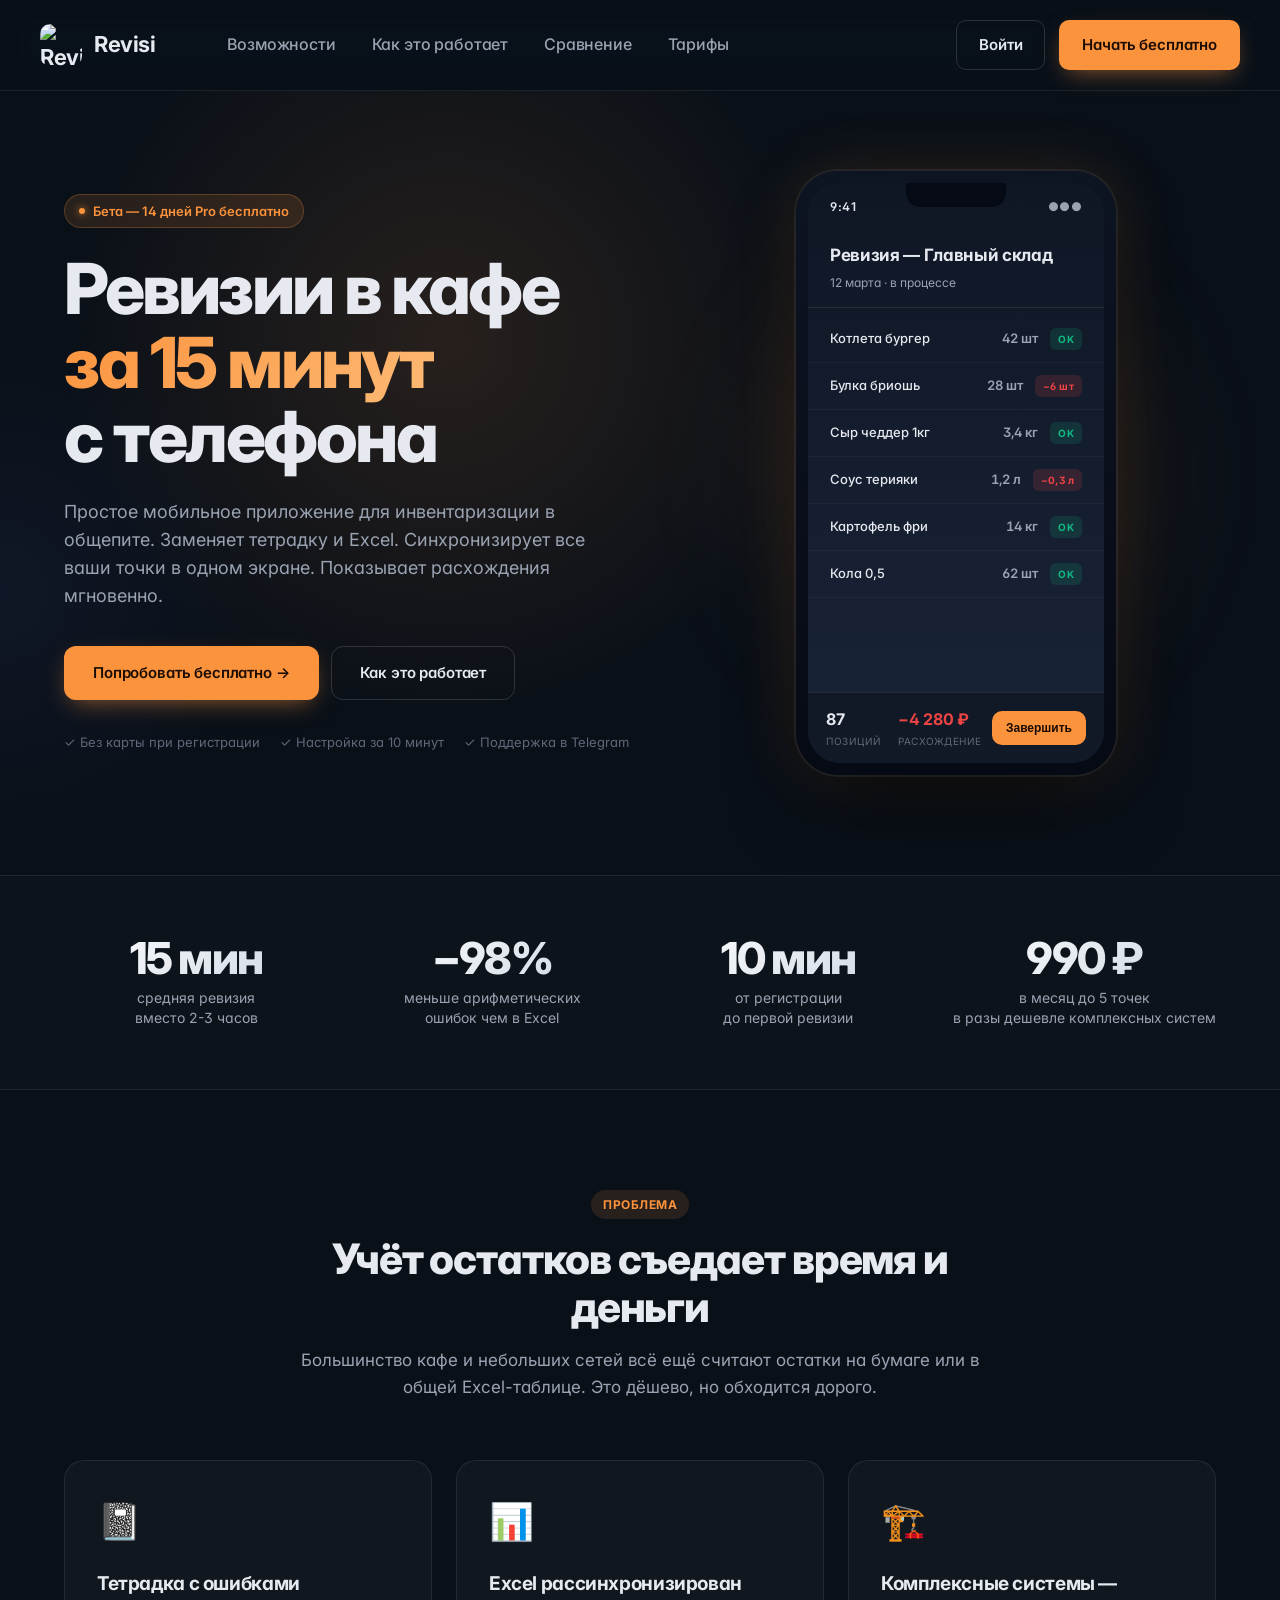
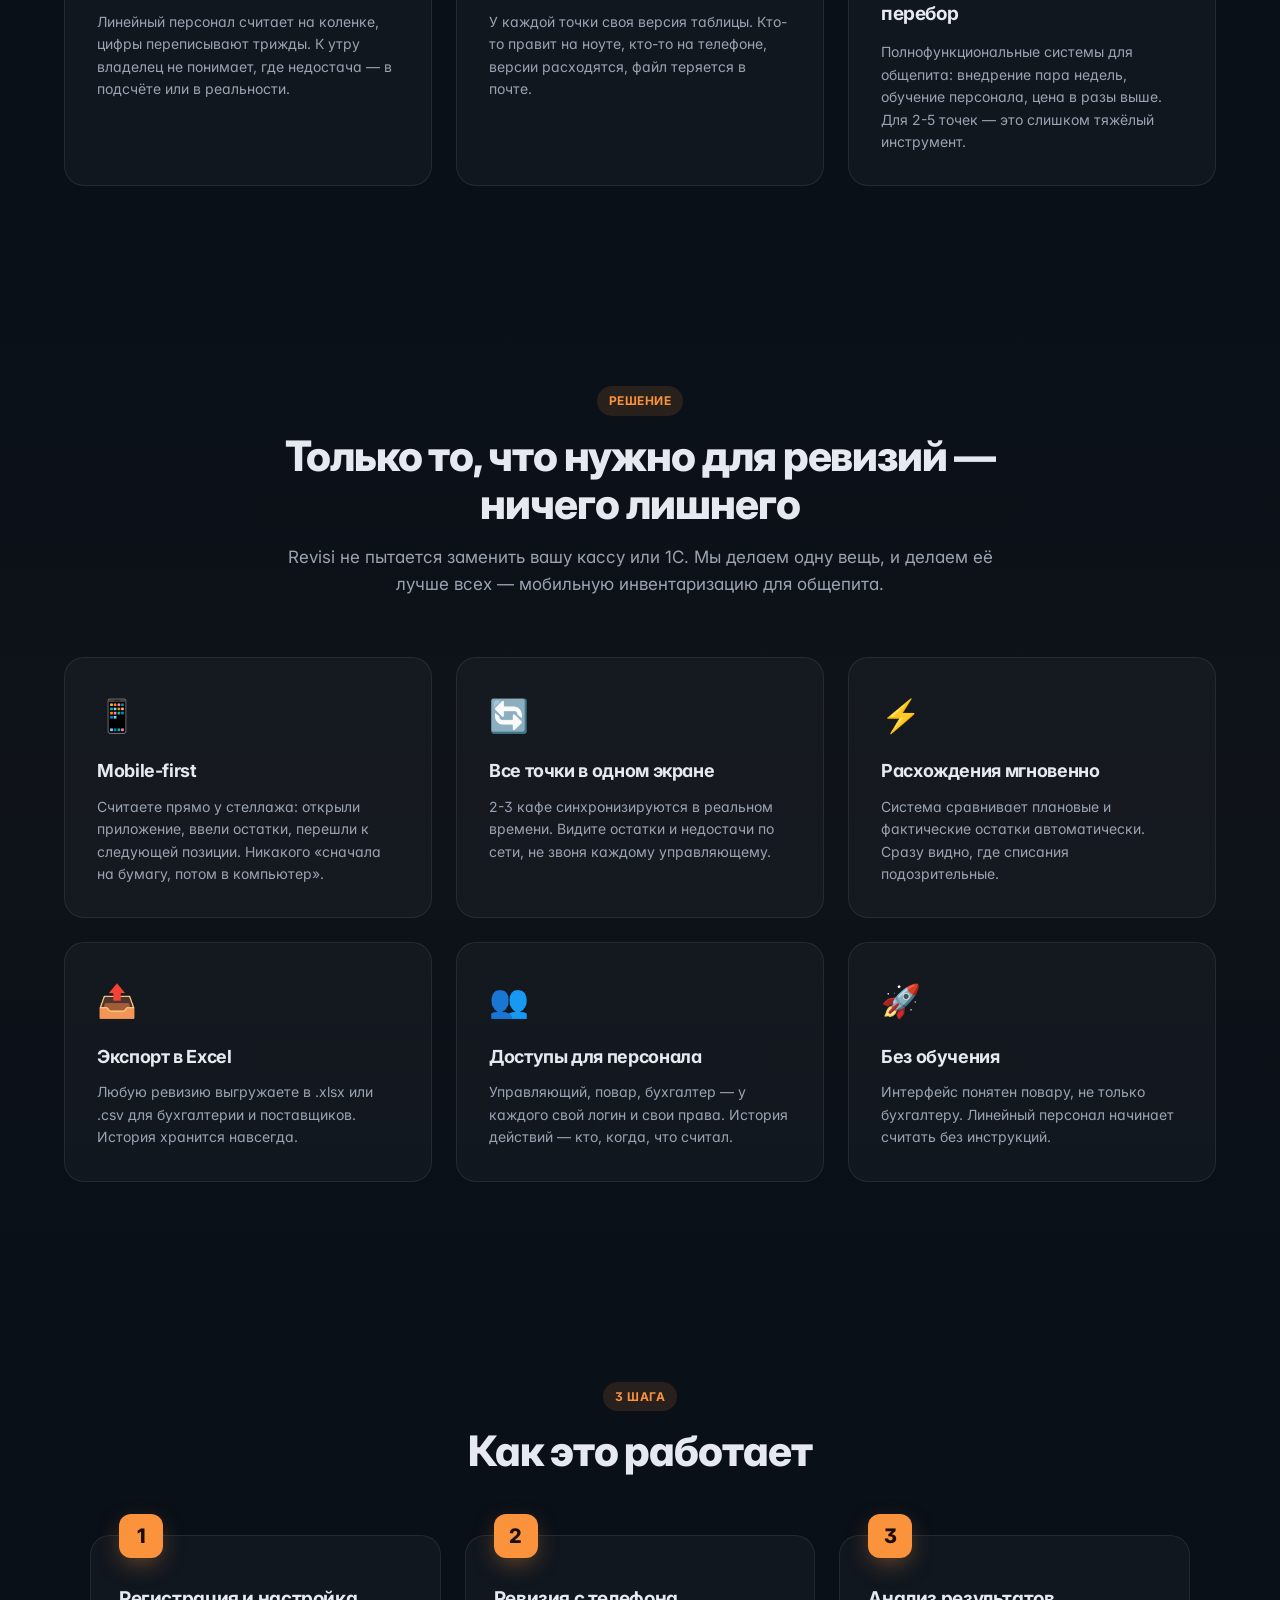
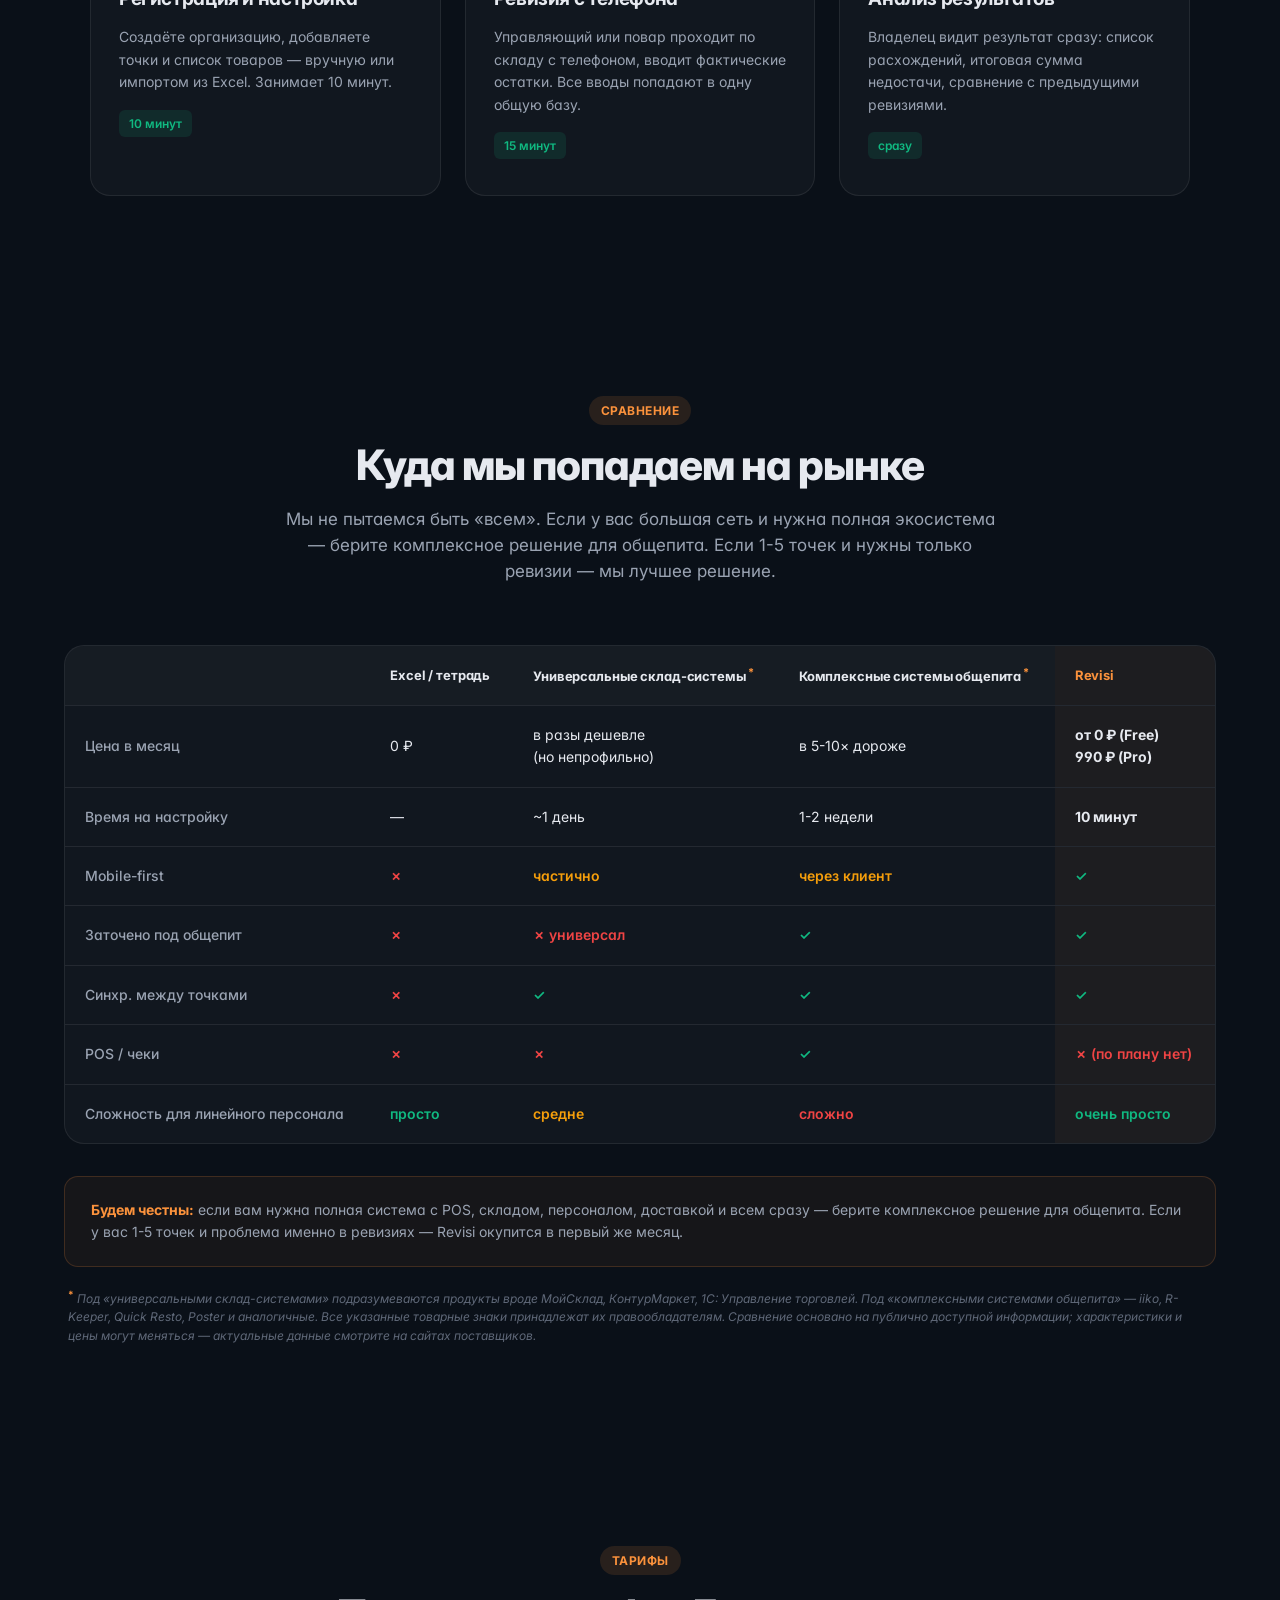
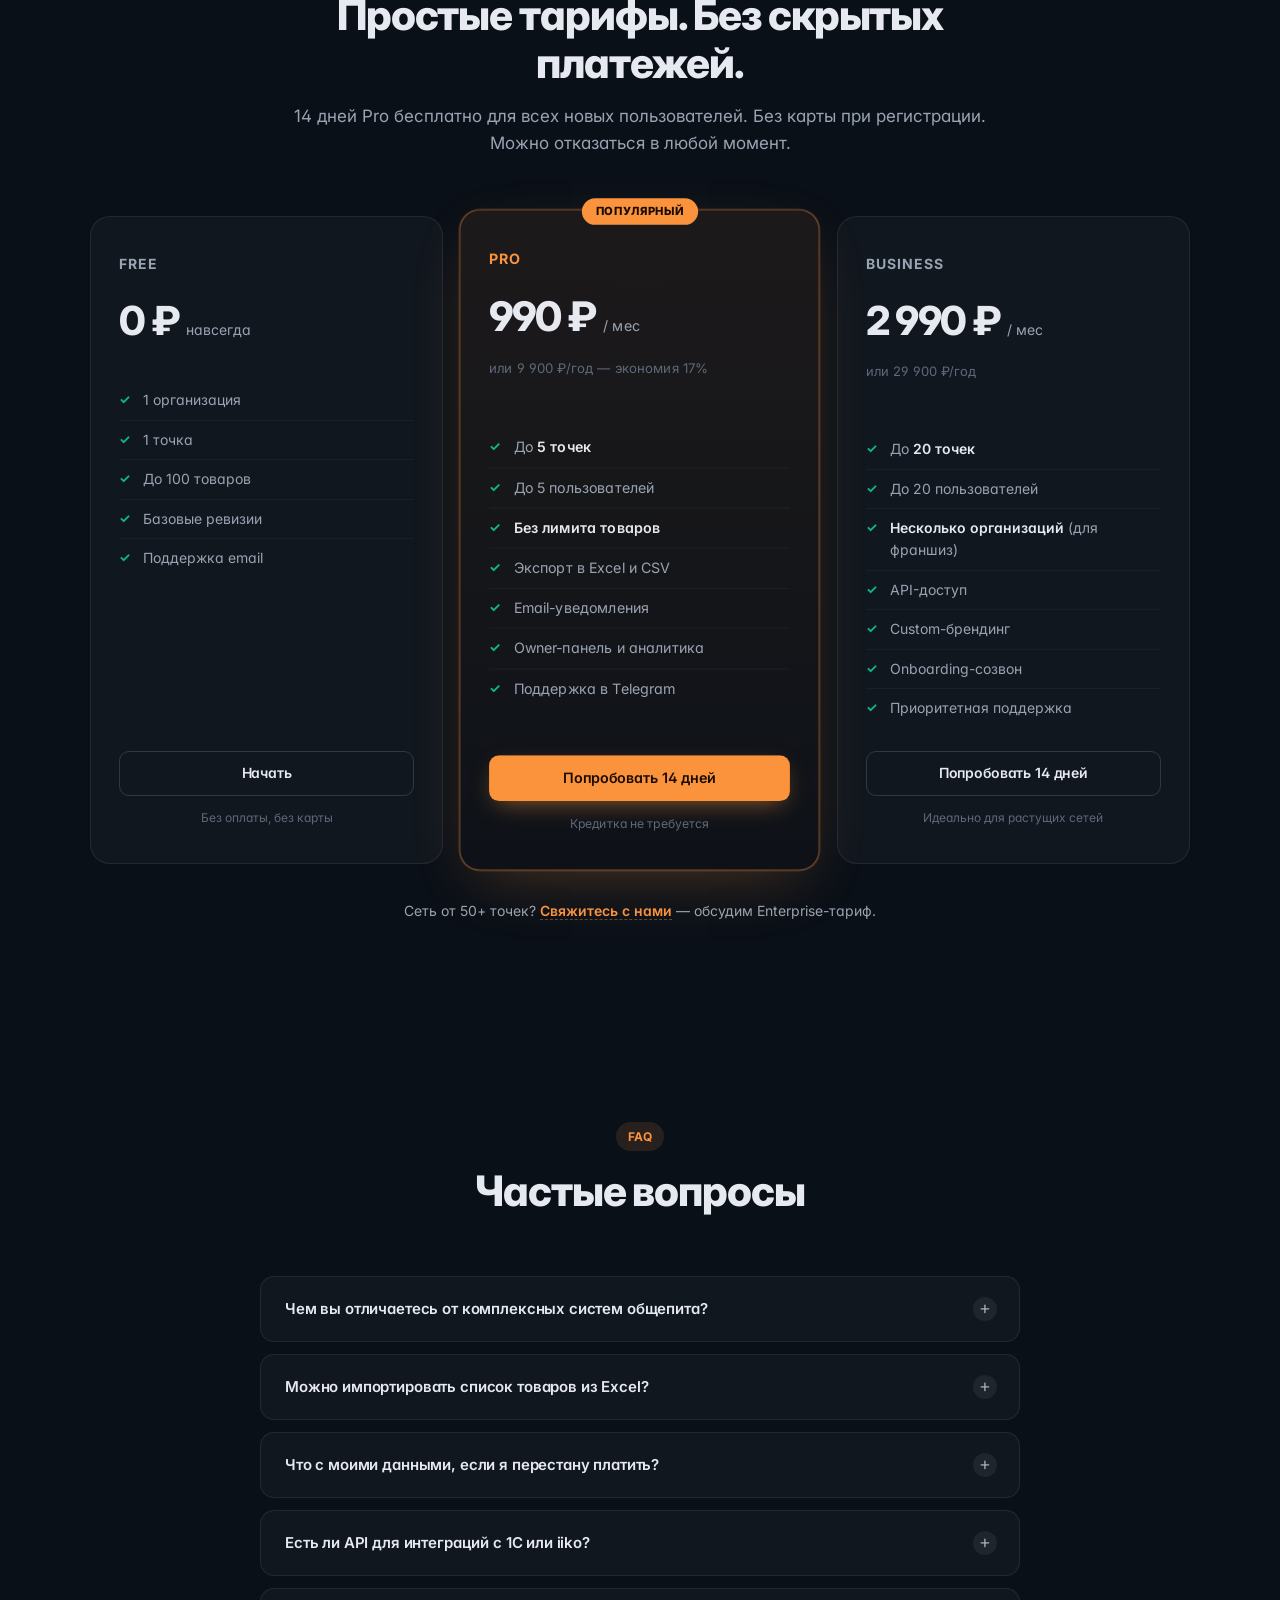
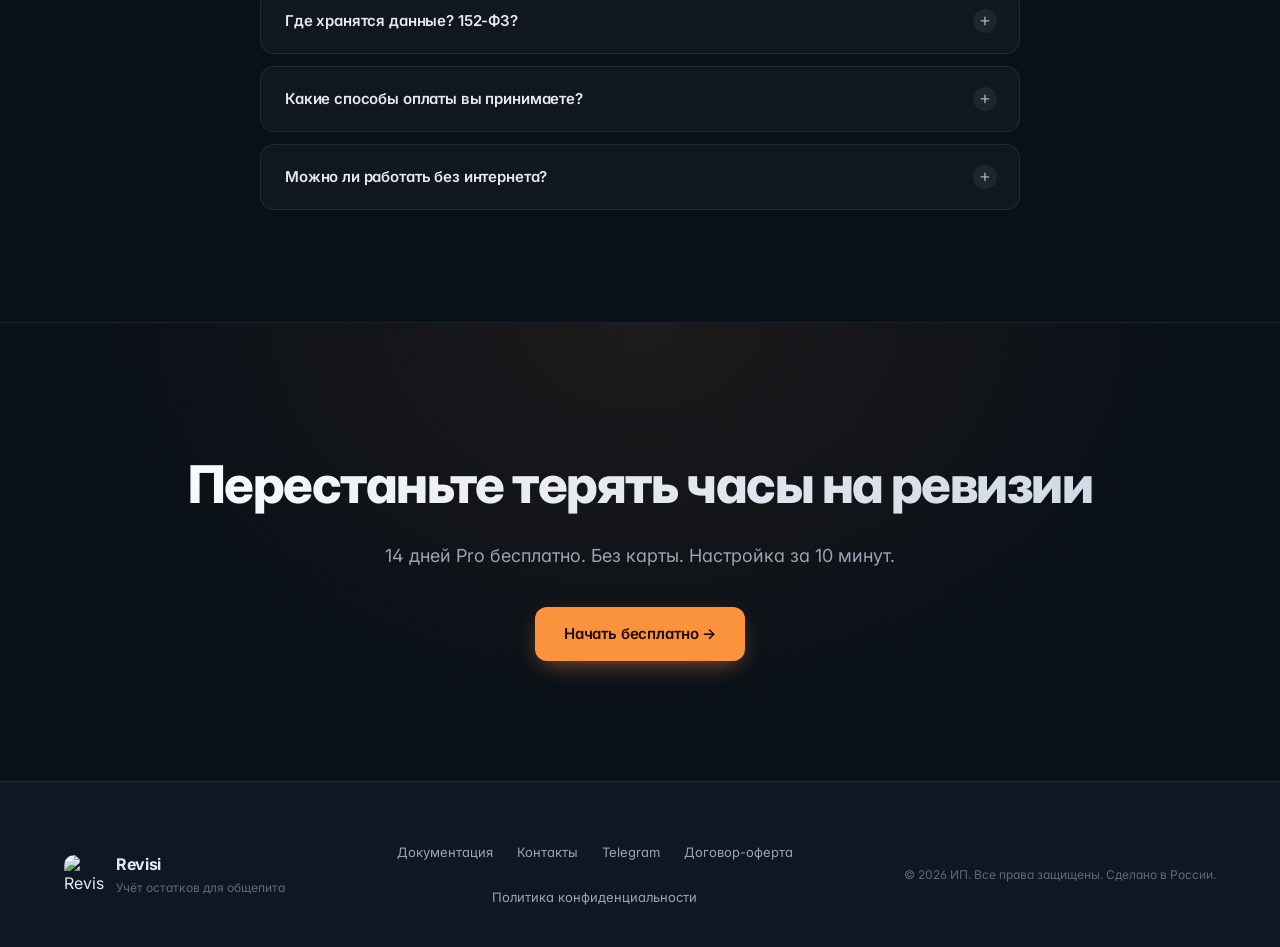
==== static/landing/index.html @ 8b78a448 "Migrate to app.revisi.ru subdomain + landing on root domain Marketing landing now lives at https://r" ====
<!DOCTYPE html>
<html lang="ru">
<head>
<meta charset="UTF-8">
<meta name="viewport" content="width=device-width, initial-scale=1.0">
<title>Revisi — Ревизии в кафе за 15 минут с телефона</title>
<meta name="description" content="Простое мобильное приложение для инвентаризации в кафе и сетях общепита. Замените тетрадку и Excel. Синхронизация между точками. От 990₽/мес.">
<link rel="icon" type="image/png" href="/static/icon.png">
<link rel="preconnect" href="https://fonts.googleapis.com">
<link rel="preconnect" href="https://fonts.gstatic.com" crossorigin>
<link href="https://fonts.googleapis.com/css2?family=Inter:wght@400;500;600;700;800&display=swap" rel="stylesheet">
<link rel="stylesheet" href="/static/landing/styles.css?v=1">
</head>
<body>

<!-- ───── NAV ───── -->
<nav class="nav">
  <div class="container nav-inner">
    <a href="/" class="logo">
      <img src="/static/icon.png" alt="Revisi" class="logo-img">
      <span class="logo-text">Revisi</span>
    </a>
    <div class="nav-links">
      <a href="#features">Возможности</a>
      <a href="#how">Как это работает</a>
      <a href="#compare">Сравнение</a>
      <a href="#pricing">Тарифы</a>
    </div>
    <div class="nav-actions">
      <a href="https://app.revisi.ru/login" class="btn btn-ghost">Войти</a>
      <a href="https://app.revisi.ru/register" class="btn btn-primary">Начать бесплатно</a>
    </div>
  </div>
</nav>

<!-- ───── HERO ───── -->
<header class="hero">
  <div class="container hero-inner">
    <div class="hero-text">
      <div class="hero-badge">
        <span class="dot"></span> Бета — 14 дней Pro бесплатно
      </div>
      <h1>Ревизии в кафе<br><span class="accent">за 15 минут</span><br>с телефона</h1>
      <p class="hero-sub">
        Простое мобильное приложение для инвентаризации в общепите. Заменяет тетрадку и Excel. Синхронизирует все ваши точки в одном экране. Показывает расхождения мгновенно.
      </p>
      <div class="hero-cta">
        <a href="#pricing" class="btn btn-primary btn-lg">Попробовать бесплатно →</a>
        <a href="#how" class="btn btn-ghost btn-lg">Как это работает</a>
      </div>
      <div class="hero-meta">
        <span>✓ Без карты при регистрации</span>
        <span>✓ Настройка за 10 минут</span>
        <span>✓ Поддержка в Telegram</span>
      </div>
    </div>

    <div class="hero-visual">
      <div class="phone">
        <div class="phone-notch"></div>
        <div class="phone-screen">
          <div class="app-bar">
            <div class="app-time">9:41</div>
            <div class="app-icons">●●●</div>
          </div>
          <div class="app-header">
            <div class="app-title">Ревизия — Главный склад</div>
            <div class="app-meta">12 марта · в процессе</div>
          </div>
          <div class="app-list">
            <div class="app-item">
              <div class="app-item-name">Котлета бургер</div>
              <div class="app-item-qty">42 шт</div>
              <div class="app-tag tag-ok">OK</div>
            </div>
            <div class="app-item">
              <div class="app-item-name">Булка бриошь</div>
              <div class="app-item-qty">28 шт</div>
              <div class="app-tag tag-warn">−6 шт</div>
            </div>
            <div class="app-item">
              <div class="app-item-name">Сыр чеддер 1кг</div>
              <div class="app-item-qty">3,4 кг</div>
              <div class="app-tag tag-ok">OK</div>
            </div>
            <div class="app-item">
              <div class="app-item-name">Соус терияки</div>
              <div class="app-item-qty">1,2 л</div>
              <div class="app-tag tag-warn">−0,3 л</div>
            </div>
            <div class="app-item">
              <div class="app-item-name">Картофель фри</div>
              <div class="app-item-qty">14 кг</div>
              <div class="app-tag tag-ok">OK</div>
            </div>
            <div class="app-item">
              <div class="app-item-name">Кола 0,5</div>
              <div class="app-item-qty">62 шт</div>
              <div class="app-tag tag-ok">OK</div>
            </div>
          </div>
          <div class="app-footer">
            <div class="app-footer-stat">
              <div class="stat-value">87</div><div class="stat-label">позиций</div>
            </div>
            <div class="app-footer-stat warn">
              <div class="stat-value">−4 280 ₽</div><div class="stat-label">расхождение</div>
            </div>
            <button class="app-footer-btn">Завершить</button>
          </div>
        </div>
      </div>
      <div class="phone-glow"></div>
    </div>
  </div>
</header>

<!-- ───── STATS ───── -->
<section class="stats-section">
  <div class="container stats">
    <div class="stat">
      <div class="stat-num">15 мин</div>
      <div class="stat-cap">средняя ревизия<br>вместо 2-3 часов</div>
    </div>
    <div class="stat">
      <div class="stat-num">−98%</div>
      <div class="stat-cap">меньше арифметических<br>ошибок чем в Excel</div>
    </div>
    <div class="stat">
      <div class="stat-num">10 мин</div>
      <div class="stat-cap">от регистрации<br>до первой ревизии</div>
    </div>
    <div class="stat">
      <div class="stat-num">990 ₽</div>
      <div class="stat-cap">в месяц до 5 точек<br>в разы дешевле комплексных систем</div>
    </div>
  </div>
</section>

<!-- ───── PROBLEM ───── -->
<section class="problems">
  <div class="container">
    <div class="section-head">
      <div class="section-tag">Проблема</div>
      <h2>Учёт остатков съедает время и деньги</h2>
      <p>Большинство кафе и небольших сетей всё ещё считают остатки на бумаге или в общей Excel-таблице. Это дёшево, но обходится дорого.</p>
    </div>

    <div class="problem-cards">
      <div class="problem-card">
        <div class="problem-icon">📓</div>
        <h3>Тетрадка с ошибками</h3>
        <p>Линейный персонал считает на коленке, цифры переписывают трижды. К утру владелец не понимает, где недостача — в подсчёте или в реальности.</p>
      </div>
      <div class="problem-card">
        <div class="problem-icon">📊</div>
        <h3>Excel рассинхронизирован</h3>
        <p>У каждой точки своя версия таблицы. Кто-то правит на ноуте, кто-то на телефоне, версии расходятся, файл теряется в почте.</p>
      </div>
      <div class="problem-card">
        <div class="problem-icon">🏗️</div>
        <h3>Комплексные системы — перебор</h3>
        <p>Полнофункциональные системы для общепита: внедрение пара недель, обучение персонала, цена в разы выше. Для 2-5 точек — это слишком тяжёлый инструмент.</p>
      </div>
    </div>
  </div>
</section>

<!-- ───── FEATURES ───── -->
<section class="features" id="features">
  <div class="container">
    <div class="section-head">
      <div class="section-tag">Решение</div>
      <h2>Только то, что нужно для ревизий — ничего лишнего</h2>
      <p>Revisi не пытается заменить вашу кассу или 1С. Мы делаем одну вещь, и делаем её лучше всех — мобильную инвентаризацию для общепита.</p>
    </div>

    <div class="feature-grid">
      <div class="feature">
        <div class="feature-icon">📱</div>
        <h3>Mobile-first</h3>
        <p>Считаете прямо у стеллажа: открыли приложение, ввели остатки, перешли к следующей позиции. Никакого «сначала на бумагу, потом в компьютер».</p>
      </div>
      <div class="feature">
        <div class="feature-icon">🔄</div>
        <h3>Все точки в одном экране</h3>
        <p>2-3 кафе синхронизируются в реальном времени. Видите остатки и недостачи по сети, не звоня каждому управляющему.</p>
      </div>
      <div class="feature">
        <div class="feature-icon">⚡</div>
        <h3>Расхождения мгновенно</h3>
        <p>Система сравнивает плановые и фактические остатки автоматически. Сразу видно, где списания подозрительные.</p>
      </div>
      <div class="feature">
        <div class="feature-icon">📤</div>
        <h3>Экспорт в Excel</h3>
        <p>Любую ревизию выгружаете в .xlsx или .csv для бухгалтерии и поставщиков. История хранится навсегда.</p>
      </div>
      <div class="feature">
        <div class="feature-icon">👥</div>
        <h3>Доступы для персонала</h3>
        <p>Управляющий, повар, бухгалтер — у каждого свой логин и свои права. История действий — кто, когда, что считал.</p>
      </div>
      <div class="feature">
        <div class="feature-icon">🚀</div>
        <h3>Без обучения</h3>
        <p>Интерфейс понятен повару, не только бухгалтеру. Линейный персонал начинает считать без инструкций.</p>
      </div>
    </div>
  </div>
</section>

<!-- ───── HOW ───── -->
<section class="how" id="how">
  <div class="container">
    <div class="section-head">
      <div class="section-tag">3 шага</div>
      <h2>Как это работает</h2>
    </div>

    <div class="how-steps">
      <div class="how-step">
        <div class="step-num">1</div>
        <h3>Регистрация и настройка</h3>
        <p>Создаёте организацию, добавляете точки и список товаров — вручную или импортом из Excel. Занимает 10 минут.</p>
        <div class="step-time">10 минут</div>
      </div>
      <div class="how-step">
        <div class="step-num">2</div>
        <h3>Ревизия с телефона</h3>
        <p>Управляющий или повар проходит по складу с телефоном, вводит фактические остатки. Все вводы попадают в одну общую базу.</p>
        <div class="step-time">15 минут</div>
      </div>
      <div class="how-step">
        <div class="step-num">3</div>
        <h3>Анализ результатов</h3>
        <p>Владелец видит результат сразу: список расхождений, итоговая сумма недостачи, сравнение с предыдущими ревизиями.</p>
        <div class="step-time">сразу</div>
      </div>
    </div>
  </div>
</section>

<!-- ───── COMPARE ───── -->
<section class="compare" id="compare">
  <div class="container">
    <div class="section-head">
      <div class="section-tag">Сравнение</div>
      <h2>Куда мы попадаем на рынке</h2>
      <p>Мы не пытаемся быть «всем». Если у вас большая сеть и нужна полная экосистема — берите комплексное решение для общепита. Если 1-5 точек и нужны только ревизии — мы лучшее решение.</p>
    </div>

    <div class="compare-table-wrap">
      <table class="compare-table">
        <thead>
          <tr>
            <th></th>
            <th>Excel / тетрадь</th>
            <th>Универсальные склад-системы<sup>*</sup></th>
            <th>Комплексные системы общепита<sup>*</sup></th>
            <th class="us">Revisi</th>
          </tr>
        </thead>
        <tbody>
          <tr><td>Цена в месяц</td><td>0 ₽</td><td>в разы дешевле<br>(но непрофильно)</td><td>в 5-10× дороже</td><td class="us"><strong>от 0 ₽ (Free)<br>990 ₽ (Pro)</strong></td></tr>
          <tr><td>Время на настройку</td><td>—</td><td>~1 день</td><td>1-2 недели</td><td class="us"><strong>10 минут</strong></td></tr>
          <tr><td>Mobile-first</td><td><span class="x">✗</span></td><td><span class="mid">частично</span></td><td><span class="mid">через клиент</span></td><td class="us"><strong><span class="ok">✓</span></strong></td></tr>
          <tr><td>Заточено под общепит</td><td><span class="x">✗</span></td><td><span class="x">✗ универсал</span></td><td><span class="ok">✓</span></td><td class="us"><strong><span class="ok">✓</span></strong></td></tr>
          <tr><td>Синхр. между точками</td><td><span class="x">✗</span></td><td><span class="ok">✓</span></td><td><span class="ok">✓</span></td><td class="us"><strong><span class="ok">✓</span></strong></td></tr>
          <tr><td>POS / чеки</td><td><span class="x">✗</span></td><td><span class="x">✗</span></td><td><span class="ok">✓</span></td><td class="us"><span class="x">✗ (по плану нет)</span></td></tr>
          <tr><td>Сложность для линейного персонала</td><td><span class="ok">просто</span></td><td><span class="mid">средне</span></td><td><span class="x">сложно</span></td><td class="us"><strong><span class="ok">очень просто</span></strong></td></tr>
        </tbody>
      </table>
    </div>

    <div class="honesty">
      <strong>Будем честны:</strong> если вам нужна полная система с POS, складом, персоналом, доставкой и всем сразу — берите комплексное решение для общепита. Если у вас 1-5 точек и проблема именно в ревизиях — Revisi окупится в первый же месяц.
    </div>

    <p class="disclaimer">
      <sup>*</sup> Под «универсальными склад-системами» подразумеваются продукты вроде МойСклад, КонтурМаркет, 1С: Управление торговлей. Под «комплексными системами общепита» — iiko, R-Keeper, Quick Resto, Poster и аналогичные. Все указанные товарные знаки принадлежат их правообладателям. Сравнение основано на публично доступной информации; характеристики и цены могут меняться — актуальные данные смотрите на сайтах поставщиков.
    </p>
  </div>
</section>

<!-- ───── PRICING ───── -->
<section class="pricing" id="pricing">
  <div class="container">
    <div class="section-head">
      <div class="section-tag">Тарифы</div>
      <h2>Простые тарифы. Без скрытых платежей.</h2>
      <p>14 дней Pro бесплатно для всех новых пользователей. Без карты при регистрации. Можно отказаться в любой момент.</p>
    </div>

    <div class="pricing-grid">
      <div class="plan">
        <div class="plan-name">Free</div>
        <div class="plan-price"><span class="price">0 ₽</span> навсегда</div>
        <ul class="plan-features">
          <li>1 организация</li>
          <li>1 точка</li>
          <li>До 100 товаров</li>
          <li>Базовые ревизии</li>
          <li>Поддержка email</li>
        </ul>
        <a href="https://app.revisi.ru/register" class="btn btn-ghost btn-block">Начать</a>
        <div class="plan-meta">Без оплаты, без карты</div>
      </div>

      <div class="plan plan-featured">
        <div class="plan-badge">Популярный</div>
        <div class="plan-name">Pro</div>
        <div class="plan-price"><span class="price">990 ₽</span> / мес</div>
        <div class="plan-yearly">или 9 900 ₽/год — экономия 17%</div>
        <ul class="plan-features">
          <li>До <strong>5 точек</strong></li>
          <li>До 5 пользователей</li>
          <li><strong>Без лимита товаров</strong></li>
          <li>Экспорт в Excel и CSV</li>
          <li>Email-уведомления</li>
          <li>Owner-панель и аналитика</li>
          <li>Поддержка в Telegram</li>
        </ul>
        <a href="https://app.revisi.ru/register" class="btn btn-primary btn-block">Попробовать 14 дней</a>
        <div class="plan-meta">Кредитка не требуется</div>
      </div>

      <div class="plan">
        <div class="plan-name">Business</div>
        <div class="plan-price"><span class="price">2 990 ₽</span> / мес</div>
        <div class="plan-yearly">или 29 900 ₽/год</div>
        <ul class="plan-features">
          <li>До <strong>20 точек</strong></li>
          <li>До 20 пользователей</li>
          <li><strong>Несколько организаций</strong> (для франшиз)</li>
          <li>API-доступ</li>
          <li>Custom-брендинг</li>
          <li>Onboarding-созвон</li>
          <li>Приоритетная поддержка</li>
        </ul>
        <a href="https://app.revisi.ru/register" class="btn btn-ghost btn-block">Попробовать 14 дней</a>
        <div class="plan-meta">Идеально для растущих сетей</div>
      </div>
    </div>

    <div class="pricing-extra">
      Сеть от 50+ точек? <a href="#">Свяжитесь с нами</a> — обсудим Enterprise-тариф.
    </div>
  </div>
</section>

<!-- ───── FAQ ───── -->
<section class="faq">
  <div class="container">
    <div class="section-head">
      <div class="section-tag">FAQ</div>
      <h2>Частые вопросы</h2>
    </div>

    <div class="faq-list">
      <details class="faq-item">
        <summary>Чем вы отличаетесь от комплексных систем общепита?</summary>
        <div class="faq-body">Системы вроде iiko или R-Keeper — это POS + склад + аналитика + персонал в одном продукте. Мы делаем только инвентаризацию, но мобильнее и в разы дешевле. Если вам нужна полная экосистема — берите комплексное решение, если нужна именно мобильная ревизия — Revisi.</div>
      </details>
      <details class="faq-item">
        <summary>Можно импортировать список товаров из Excel?</summary>
        <div class="faq-body">Да. На этапе настройки вы загружаете .xlsx-файл со списком позиций — система сама распознает названия и единицы измерения.</div>
      </details>
      <details class="faq-item">
        <summary>Что с моими данными, если я перестану платить?</summary>
        <div class="faq-body">Аккаунт не удаляется — он просто переходит на тариф Free. Вы продолжаете видеть всю историю ревизий. Если вернётесь на Pro — все данные на месте.</div>
      </details>
      <details class="faq-item">
        <summary>Есть ли API для интеграций с 1С или iiko?</summary>
        <div class="faq-body">API доступно на тарифе Business. На Pro идёт экспорт в Excel/CSV — этого достаточно для большинства интеграций с бухгалтерией.</div>
      </details>
      <details class="faq-item">
        <summary>Где хранятся данные? 152-ФЗ?</summary>
        <div class="faq-body">Данные хранятся на серверах в РФ (Timeweb Cloud). Соответствие 152-ФЗ обеспечивается за счёт локализации. Договор-оферта прописывает обработку данных.</div>
      </details>
      <details class="faq-item">
        <summary>Какие способы оплаты вы принимаете?</summary>
        <div class="faq-body">Оплата картой через ЮKassa (Visa, MasterCard, МИР) или на расчётный счёт ИП по выставленному счёту. Чеки формируются автоматически по 54-ФЗ.</div>
      </details>
      <details class="faq-item">
        <summary>Можно ли работать без интернета?</summary>
        <div class="faq-body">Приложение — это PWA, кэширует интерфейс. Считать остатки можно офлайн, но синхронизация с другими точками произойдёт только когда появится сеть.</div>
      </details>
    </div>
  </div>
</section>

<!-- ───── CTA ───── -->
<section class="final-cta">
  <div class="container">
    <h2>Перестаньте терять часы на ревизии</h2>
    <p>14 дней Pro бесплатно. Без карты. Настройка за 10 минут.</p>
    <a href="https://app.revisi.ru/register" class="btn btn-primary btn-lg">Начать бесплатно →</a>
  </div>
</section>

<!-- ───── FOOTER ───── -->
<footer class="footer">
  <div class="container footer-inner">
    <div class="footer-brand">
      <img src="/static/icon.png" alt="Revisi" class="footer-icon">
      <div>
        <div class="footer-name">Revisi</div>
        <div class="footer-tag">Учёт остатков для общепита</div>
      </div>
    </div>
    <div class="footer-links">
      <a href="#">Документация</a>
      <a href="#">Контакты</a>
      <a href="#">Telegram</a>
      <a href="#">Договор-оферта</a>
      <a href="#">Политика конфиденциальности</a>
    </div>
    <div class="footer-meta">
      © 2026 ИП. Все права защищены. Сделано в России.
    </div>
  </div>
</footer>

</body>
</html>
---- static/landing/styles.css ----
/* ═══════════════════════════════════════
   Revisi Landing — professional dark theme
   ═══════════════════════════════════════ */

:root {
  --bg: #0a1018;
  --bg-2: #0f1725;
  --bg-3: #1a2438;
  --bg-card: rgba(255, 255, 255, 0.03);
  --border: rgba(255, 255, 255, 0.08);
  --border-strong: rgba(255, 255, 255, 0.14);
  --text: #e6e9ef;
  --text-dim: #9aa3b2;
  --text-faint: #5f6878;
  --accent: #fb923c;
  --accent-hot: #f97316;
  --accent-soft: rgba(251, 146, 60, 0.12);
  --green: #10b981;
  --red: #ef4444;
  --shadow-glow: 0 0 80px rgba(251, 146, 60, 0.25);
  --radius: 14px;
  --radius-lg: 20px;
}

* { box-sizing: border-box; margin: 0; padding: 0; }

html { scroll-behavior: smooth; }

body {
  font-family: 'Inter', -apple-system, BlinkMacSystemFont, 'SF Pro Display', sans-serif;
  font-feature-settings: 'cv11', 'ss01';
  background: var(--bg);
  color: var(--text);
  line-height: 1.6;
  -webkit-font-smoothing: antialiased;
  text-rendering: optimizeLegibility;
  overflow-x: hidden;
}

img { max-width: 100%; display: block; }

a { color: inherit; text-decoration: none; transition: color .15s; }

.container {
  max-width: 1200px;
  margin: 0 auto;
  padding: 0 24px;
}

/* ───── BUTTONS ───── */
.btn {
  display: inline-flex;
  align-items: center;
  justify-content: center;
  gap: 8px;
  padding: 10px 20px;
  border-radius: 10px;
  font-weight: 600;
  font-size: 14px;
  letter-spacing: -0.01em;
  border: 1px solid transparent;
  cursor: pointer;
  transition: all .2s cubic-bezier(.2, .8, .2, 1);
  white-space: nowrap;
}
.btn-primary {
  background: var(--accent);
  color: #1a0c00;
  box-shadow: 0 8px 24px -8px rgba(251, 146, 60, 0.6);
}
.btn-primary:hover {
  background: var(--accent-hot);
  transform: translateY(-1px);
  box-shadow: 0 12px 28px -8px rgba(251, 146, 60, 0.7);
}
.btn-ghost {
  background: transparent;
  color: var(--text);
  border-color: var(--border-strong);
}
.btn-ghost:hover {
  background: rgba(255, 255, 255, 0.04);
  border-color: rgba(255, 255, 255, 0.2);
}
.btn-lg {
  padding: 14px 28px;
  font-size: 15px;
  border-radius: 12px;
}
.btn-block {
  width: 100%;
}

/* ───── NAV ───── */
.nav {
  position: sticky;
  top: 0;
  z-index: 100;
  backdrop-filter: blur(16px) saturate(180%);
  -webkit-backdrop-filter: blur(16px) saturate(180%);
  background: rgba(10, 16, 24, 0.7);
  border-bottom: 1px solid var(--border);
}
.nav-inner {
  display: flex;
  align-items: center;
  justify-content: space-between;
  padding: 20px 40px;
  gap: 40px;
  max-width: 1440px;
  margin: 0 auto;
}
.logo {
  display: flex;
  align-items: center;
  gap: 12px;
  font-weight: 700;
  font-size: 22px;
  letter-spacing: -0.02em;
}
.logo-img {
  width: 42px;
  height: 42px;
  border-radius: 10px;
}
.nav-links {
  display: flex;
  gap: 36px;
  flex: 1;
  margin-left: 32px;
}
.nav-links a {
  font-size: 16px;
  color: var(--text-dim);
  font-weight: 500;
  letter-spacing: -0.01em;
}
.nav-links a:hover { color: var(--text); }
.nav-actions {
  display: flex;
  gap: 14px;
}
.nav-actions .btn {
  padding: 12px 22px;
  font-size: 15px;
}

@media (max-width: 880px) {
  .nav-links { display: none; }
}

/* ───── HERO ───── */
.hero {
  position: relative;
  padding: 80px 0 100px;
  overflow: hidden;
}
.hero::before {
  content: "";
  position: absolute;
  inset: -200px 30% auto auto;
  width: 900px;
  height: 900px;
  background: radial-gradient(circle, rgba(251, 146, 60, 0.12) 0%, transparent 60%);
  pointer-events: none;
  z-index: 0;
}
.hero::after {
  content: "";
  position: absolute;
  inset: 200px auto auto -300px;
  width: 600px;
  height: 600px;
  background: radial-gradient(circle, rgba(80, 100, 200, 0.08) 0%, transparent 60%);
  pointer-events: none;
  z-index: 0;
}
.hero-inner {
  display: grid;
  grid-template-columns: 1.1fr 1fr;
  gap: 60px;
  align-items: center;
  position: relative;
  z-index: 1;
}
.hero-badge {
  display: inline-flex;
  align-items: center;
  gap: 8px;
  padding: 6px 14px;
  background: var(--accent-soft);
  border: 1px solid rgba(251, 146, 60, 0.25);
  color: var(--accent);
  font-size: 13px;
  font-weight: 600;
  border-radius: 999px;
  margin-bottom: 24px;
}
.hero-badge .dot {
  width: 6px;
  height: 6px;
  background: var(--accent);
  border-radius: 50%;
  box-shadow: 0 0 8px var(--accent);
  animation: pulse 2s infinite;
}
@keyframes pulse {
  0%, 100% { opacity: 1; }
  50% { opacity: 0.5; }
}
.hero h1 {
  font-size: clamp(40px, 5.5vw, 72px);
  font-weight: 800;
  line-height: 1.05;
  letter-spacing: -0.035em;
  margin-bottom: 24px;
}
.accent {
  background: linear-gradient(135deg, var(--accent) 0%, #fdba74 100%);
  -webkit-background-clip: text;
  background-clip: text;
  -webkit-text-fill-color: transparent;
}
.hero-sub {
  font-size: 18px;
  color: var(--text-dim);
  margin-bottom: 36px;
  max-width: 560px;
  line-height: 1.55;
}
.hero-cta {
  display: flex;
  gap: 12px;
  margin-bottom: 32px;
  flex-wrap: wrap;
}
.hero-meta {
  display: flex;
  flex-wrap: wrap;
  gap: 20px;
  font-size: 13px;
  color: var(--text-faint);
}

/* ───── PHONE MOCKUP ───── */
.hero-visual {
  position: relative;
  display: flex;
  justify-content: center;
  align-items: center;
}
.phone-glow {
  position: absolute;
  inset: 0;
  background: radial-gradient(ellipse at center, rgba(251, 146, 60, 0.25) 0%, transparent 60%);
  filter: blur(60px);
  z-index: 0;
}
.phone {
  position: relative;
  width: 320px;
  background: linear-gradient(180deg, #0d1422 0%, #060a14 100%);
  border-radius: 42px;
  padding: 12px;
  box-shadow:
    0 0 0 2px rgba(255, 255, 255, 0.06),
    0 40px 80px -20px rgba(0, 0, 0, 0.6),
    0 0 60px rgba(251, 146, 60, 0.15);
  z-index: 1;
}
.phone-notch {
  position: absolute;
  top: 12px;
  left: 50%;
  transform: translateX(-50%);
  width: 100px;
  height: 24px;
  background: #060a14;
  border-radius: 0 0 14px 14px;
  z-index: 2;
}
.phone-screen {
  background: linear-gradient(180deg, #0f1725 0%, #1a2438 100%);
  border-radius: 32px;
  overflow: hidden;
  height: 580px;
  display: flex;
  flex-direction: column;
}
.app-bar {
  padding: 14px 22px 8px;
  display: flex;
  justify-content: space-between;
  font-size: 12px;
  font-weight: 600;
  letter-spacing: 0.5px;
}
.app-icons { color: var(--text-dim); }
.app-header {
  padding: 18px 22px 14px;
  border-bottom: 1px solid var(--border);
}
.app-title {
  font-size: 17px;
  font-weight: 700;
  letter-spacing: -0.02em;
  margin-bottom: 4px;
}
.app-meta {
  font-size: 12px;
  color: var(--text-dim);
}
.app-list {
  flex: 1;
  overflow: hidden;
  padding: 8px 0;
}
.app-item {
  display: grid;
  grid-template-columns: 1fr auto auto;
  align-items: center;
  gap: 12px;
  padding: 12px 22px;
  border-bottom: 1px solid rgba(255, 255, 255, 0.04);
  font-size: 13px;
}
.app-item-name { font-weight: 500; color: var(--text); }
.app-item-qty { font-weight: 600; color: var(--text-dim); font-variant-numeric: tabular-nums; }
.app-tag {
  font-size: 10px;
  font-weight: 700;
  padding: 3px 8px;
  border-radius: 6px;
  letter-spacing: 0.4px;
}
.tag-ok { background: rgba(16, 185, 129, 0.15); color: var(--green); }
.tag-warn { background: rgba(239, 68, 68, 0.15); color: var(--red); }
.app-footer {
  display: grid;
  grid-template-columns: 1fr 1fr auto;
  gap: 10px;
  padding: 14px 18px;
  background: rgba(0, 0, 0, 0.3);
  border-top: 1px solid var(--border);
  align-items: center;
}
.app-footer-stat .stat-value {
  font-size: 16px;
  font-weight: 700;
  letter-spacing: -0.02em;
}
.app-footer-stat .stat-label {
  font-size: 10px;
  color: var(--text-faint);
  text-transform: uppercase;
  letter-spacing: 0.5px;
}
.app-footer-stat.warn .stat-value { color: var(--red); }
.app-footer-btn {
  background: var(--accent);
  color: #1a0c00;
  border: none;
  padding: 10px 14px;
  border-radius: 10px;
  font-weight: 700;
  font-size: 12px;
  cursor: pointer;
}

@media (max-width: 880px) {
  .hero { padding: 50px 0 70px; }
  .hero-inner { grid-template-columns: 1fr; gap: 50px; }
  .hero-visual { order: -1; }
  .phone { width: 270px; }
  .phone-screen { height: 500px; }
}

/* ───── STATS ───── */
.stats-section {
  padding: 60px 0;
  border-top: 1px solid var(--border);
  border-bottom: 1px solid var(--border);
  background: rgba(255, 255, 255, 0.01);
}
.stats {
  display: grid;
  grid-template-columns: repeat(4, 1fr);
  gap: 32px;
}
.stat {
  text-align: center;
}
.stat-num {
  font-size: 44px;
  font-weight: 800;
  letter-spacing: -0.04em;
  background: linear-gradient(135deg, #fff 0%, #cbd5e1 100%);
  -webkit-background-clip: text;
  background-clip: text;
  -webkit-text-fill-color: transparent;
  margin-bottom: 8px;
  line-height: 1;
}
.stat-cap {
  color: var(--text-dim);
  font-size: 14px;
  line-height: 1.45;
}
@media (max-width: 720px) {
  .stats { grid-template-columns: repeat(2, 1fr); gap: 36px; }
  .stat-num { font-size: 36px; }
}

/* ───── SECTION HEAD ───── */
.section-head {
  text-align: center;
  margin-bottom: 60px;
  max-width: 720px;
  margin-left: auto;
  margin-right: auto;
}
.section-tag {
  display: inline-block;
  padding: 5px 12px;
  background: var(--accent-soft);
  color: var(--accent);
  font-size: 12px;
  font-weight: 700;
  letter-spacing: 0.5px;
  text-transform: uppercase;
  border-radius: 999px;
  margin-bottom: 16px;
}
.section-head h2 {
  font-size: clamp(28px, 3.5vw, 42px);
  font-weight: 800;
  letter-spacing: -0.025em;
  line-height: 1.15;
  margin-bottom: 16px;
}
.section-head p {
  color: var(--text-dim);
  font-size: 17px;
  line-height: 1.55;
}

/* ───── PROBLEMS ───── */
.problems { padding: 100px 0; }
.problem-cards {
  display: grid;
  grid-template-columns: repeat(3, 1fr);
  gap: 24px;
}
.problem-card {
  padding: 32px;
  background: var(--bg-card);
  border: 1px solid var(--border);
  border-radius: var(--radius-lg);
  transition: all .25s;
}
.problem-card:hover {
  border-color: var(--border-strong);
  background: rgba(255, 255, 255, 0.05);
  transform: translateY(-2px);
}
.problem-icon {
  font-size: 36px;
  margin-bottom: 18px;
}
.problem-card h3 {
  font-size: 19px;
  font-weight: 700;
  letter-spacing: -0.02em;
  margin-bottom: 12px;
}
.problem-card p {
  color: var(--text-dim);
  font-size: 14px;
  line-height: 1.6;
}
@media (max-width: 880px) {
  .problem-cards { grid-template-columns: 1fr; }
  .problems { padding: 70px 0; }
}

/* ───── FEATURES ───── */
.features {
  padding: 100px 0;
  background: linear-gradient(180deg, transparent 0%, rgba(251, 146, 60, 0.02) 50%, transparent 100%);
}
.feature-grid {
  display: grid;
  grid-template-columns: repeat(3, 1fr);
  gap: 24px;
}
.feature {
  padding: 32px;
  background: var(--bg-card);
  border: 1px solid var(--border);
  border-radius: var(--radius-lg);
  transition: all .25s;
}
.feature:hover {
  border-color: rgba(251, 146, 60, 0.3);
  background: rgba(255, 255, 255, 0.04);
}
.feature-icon {
  font-size: 32px;
  margin-bottom: 16px;
}
.feature h3 {
  font-size: 18px;
  font-weight: 700;
  letter-spacing: -0.02em;
  margin-bottom: 10px;
}
.feature p {
  color: var(--text-dim);
  font-size: 14px;
  line-height: 1.6;
}
@media (max-width: 880px) {
  .feature-grid { grid-template-columns: 1fr; }
  .features { padding: 70px 0; }
}

/* ───── HOW ───── */
.how { padding: 100px 0; }
.how-steps {
  display: grid;
  grid-template-columns: repeat(3, 1fr);
  gap: 24px;
  max-width: 1100px;
  margin: 0 auto;
}
.how-step {
  position: relative;
  padding: 36px 28px;
  background: var(--bg-card);
  border: 1px solid var(--border);
  border-radius: var(--radius-lg);
  text-align: left;
}
.step-num {
  position: absolute;
  top: -22px;
  left: 28px;
  width: 44px;
  height: 44px;
  background: var(--accent);
  color: #1a0c00;
  border-radius: 12px;
  display: flex;
  align-items: center;
  justify-content: center;
  font-size: 20px;
  font-weight: 800;
  box-shadow: 0 8px 24px -6px rgba(251, 146, 60, 0.5);
}
.how-step h3 {
  font-size: 19px;
  font-weight: 700;
  letter-spacing: -0.02em;
  margin: 12px 0 12px;
}
.how-step p {
  color: var(--text-dim);
  font-size: 14px;
  line-height: 1.6;
  margin-bottom: 16px;
}
.step-time {
  display: inline-block;
  padding: 4px 10px;
  background: rgba(16, 185, 129, 0.12);
  color: var(--green);
  font-size: 12px;
  font-weight: 600;
  border-radius: 6px;
}
@media (max-width: 880px) {
  .how-steps { grid-template-columns: 1fr; gap: 36px; }
  .how { padding: 70px 0; }
}

/* ───── COMPARE ───── */
.compare { padding: 100px 0; }
.compare-table-wrap {
  background: var(--bg-card);
  border: 1px solid var(--border);
  border-radius: var(--radius-lg);
  overflow-x: auto;
}
.compare-table {
  width: 100%;
  border-collapse: collapse;
  min-width: 720px;
}
.compare-table th, .compare-table td {
  padding: 18px 20px;
  text-align: left;
  font-size: 14px;
  border-bottom: 1px solid var(--border);
}
.compare-table th {
  background: rgba(255, 255, 255, 0.02);
  font-weight: 700;
  color: var(--text);
  font-size: 13px;
  letter-spacing: -0.01em;
}
.compare-table tbody tr:last-child td {
  border-bottom: none;
}
.compare-table tbody tr:hover { background: rgba(255, 255, 255, 0.02); }
.compare-table .us {
  background: rgba(251, 146, 60, 0.05);
  color: var(--text);
  position: relative;
}
.compare-table th.us { color: var(--accent); }
.compare-table td.us strong { color: var(--text); font-weight: 700; }
.compare-table .ok { color: var(--green); font-weight: 600; }
.compare-table .x { color: var(--red); font-weight: 600; }
.compare-table .mid { color: #f59e0b; font-weight: 600; }
.compare-table td:first-child {
  color: var(--text-dim);
  font-weight: 500;
}
.honesty {
  margin-top: 32px;
  padding: 22px 26px;
  background: rgba(251, 146, 60, 0.05);
  border: 1px solid rgba(251, 146, 60, 0.18);
  border-radius: var(--radius);
  color: var(--text-dim);
  font-size: 14px;
  line-height: 1.6;
}
.honesty strong { color: var(--accent); }
.disclaimer {
  margin-top: 20px;
  padding: 0 4px;
  color: var(--text-faint);
  font-size: 12px;
  line-height: 1.55;
  font-style: italic;
}
.disclaimer sup { color: var(--accent); font-weight: 700; font-style: normal; }
.compare-table th sup {
  color: var(--accent);
  font-weight: 700;
  font-size: 11px;
  margin-left: 2px;
}
@media (max-width: 880px) {
  .compare { padding: 70px 0; }
}

/* ───── PRICING ───── */
.pricing { padding: 100px 0; }
.pricing-grid {
  display: grid;
  grid-template-columns: repeat(3, 1fr);
  gap: 20px;
  max-width: 1100px;
  margin: 0 auto;
  align-items: stretch;
}
.plan {
  position: relative;
  padding: 36px 28px;
  background: var(--bg-card);
  border: 1px solid var(--border);
  border-radius: var(--radius-lg);
  display: flex;
  flex-direction: column;
}
.plan-featured {
  background: linear-gradient(180deg, rgba(251, 146, 60, 0.08) 0%, rgba(251, 146, 60, 0.02) 100%);
  border-color: rgba(251, 146, 60, 0.4);
  box-shadow: 0 0 0 1px rgba(251, 146, 60, 0.2), 0 20px 60px -20px rgba(251, 146, 60, 0.3);
  transform: scale(1.02);
}
.plan-badge {
  position: absolute;
  top: -12px;
  left: 50%;
  transform: translateX(-50%);
  padding: 4px 14px;
  background: var(--accent);
  color: #1a0c00;
  font-size: 11px;
  font-weight: 800;
  letter-spacing: 0.5px;
  text-transform: uppercase;
  border-radius: 999px;
}
.plan-name {
  font-size: 14px;
  font-weight: 700;
  text-transform: uppercase;
  letter-spacing: 1px;
  color: var(--text-dim);
  margin-bottom: 14px;
}
.plan-featured .plan-name { color: var(--accent); }
.plan-price {
  font-size: 14px;
  color: var(--text-dim);
  margin-bottom: 4px;
}
.plan-price .price {
  font-size: 40px;
  font-weight: 800;
  letter-spacing: -0.04em;
  color: var(--text);
  margin-right: 4px;
}
.plan-yearly {
  font-size: 13px;
  color: var(--text-faint);
  margin-bottom: 24px;
  margin-top: 4px;
}
.plan-features {
  list-style: none;
  margin: 24px 0;
  flex: 1;
}
.plan-features li {
  padding: 8px 0;
  font-size: 14px;
  color: var(--text-dim);
  position: relative;
  padding-left: 24px;
  border-bottom: 1px solid rgba(255, 255, 255, 0.04);
}
.plan-features li:last-child { border-bottom: none; }
.plan-features li::before {
  content: "✓";
  position: absolute;
  left: 0;
  top: 8px;
  color: var(--green);
  font-weight: 700;
  font-size: 13px;
}
.plan-features li strong { color: var(--text); font-weight: 600; }
.plan-meta {
  margin-top: 12px;
  font-size: 12px;
  color: var(--text-faint);
  text-align: center;
}
.pricing-extra {
  text-align: center;
  margin-top: 36px;
  color: var(--text-dim);
  font-size: 14px;
}
.pricing-extra a {
  color: var(--accent);
  font-weight: 600;
  border-bottom: 1px dashed rgba(251, 146, 60, 0.4);
}
.pricing-extra a:hover { border-bottom-style: solid; }

@media (max-width: 980px) {
  .pricing-grid { grid-template-columns: 1fr; gap: 24px; max-width: 460px; }
  .plan-featured { transform: none; }
  .pricing { padding: 70px 0; }
}

/* ───── FAQ ───── */
.faq { padding: 100px 0; }
.faq-list {
  max-width: 760px;
  margin: 0 auto;
}
.faq-item {
  background: var(--bg-card);
  border: 1px solid var(--border);
  border-radius: var(--radius);
  margin-bottom: 12px;
  overflow: hidden;
  transition: border-color .2s;
}
.faq-item[open] { border-color: rgba(251, 146, 60, 0.3); }
.faq-item summary {
  padding: 20px 24px;
  cursor: pointer;
  font-weight: 600;
  font-size: 15px;
  letter-spacing: -0.01em;
  position: relative;
  list-style: none;
  padding-right: 50px;
}
.faq-item summary::-webkit-details-marker { display: none; }
.faq-item summary::after {
  content: "+";
  position: absolute;
  right: 22px;
  top: 50%;
  transform: translateY(-50%);
  width: 24px;
  height: 24px;
  background: rgba(255, 255, 255, 0.06);
  border-radius: 50%;
  display: flex;
  align-items: center;
  justify-content: center;
  font-size: 18px;
  color: var(--text-dim);
  font-weight: 400;
  transition: all .25s;
}
.faq-item[open] summary::after {
  content: "−";
  background: var(--accent);
  color: #1a0c00;
}
.faq-body {
  padding: 0 24px 22px;
  color: var(--text-dim);
  font-size: 14px;
  line-height: 1.65;
}
@media (max-width: 880px) {
  .faq { padding: 70px 0; }
}

/* ───── FINAL CTA ───── */
.final-cta {
  padding: 120px 0;
  text-align: center;
  background: radial-gradient(ellipse at top, rgba(251, 146, 60, 0.08) 0%, transparent 60%);
  border-top: 1px solid var(--border);
}
.final-cta h2 {
  font-size: clamp(32px, 4.5vw, 52px);
  font-weight: 800;
  letter-spacing: -0.03em;
  margin-bottom: 16px;
  background: linear-gradient(135deg, #fff 0%, #cbd5e1 100%);
  -webkit-background-clip: text;
  background-clip: text;
  -webkit-text-fill-color: transparent;
}
.final-cta p {
  color: var(--text-dim);
  font-size: 18px;
  margin-bottom: 36px;
}

/* ───── FOOTER ───── */
.footer {
  padding: 60px 0 40px;
  border-top: 1px solid var(--border);
  background: var(--bg-2);
}
.footer-inner {
  display: grid;
  grid-template-columns: auto 1fr auto;
  gap: 40px;
  align-items: center;
}
.footer-brand {
  display: flex;
  align-items: center;
  gap: 12px;
}
.footer-icon {
  width: 40px;
  height: 40px;
  border-radius: 10px;
}
.footer-name {
  font-weight: 700;
  font-size: 16px;
  letter-spacing: -0.02em;
}
.footer-tag {
  font-size: 12px;
  color: var(--text-faint);
}
.footer-links {
  display: flex;
  flex-wrap: wrap;
  gap: 24px;
  justify-content: center;
}
.footer-links a {
  font-size: 13px;
  color: var(--text-dim);
}
.footer-links a:hover { color: var(--accent); }
.footer-meta {
  font-size: 12px;
  color: var(--text-faint);
  text-align: right;
}
@media (max-width: 880px) {
  .footer-inner { grid-template-columns: 1fr; text-align: center; }
  .footer-meta { text-align: center; }
}
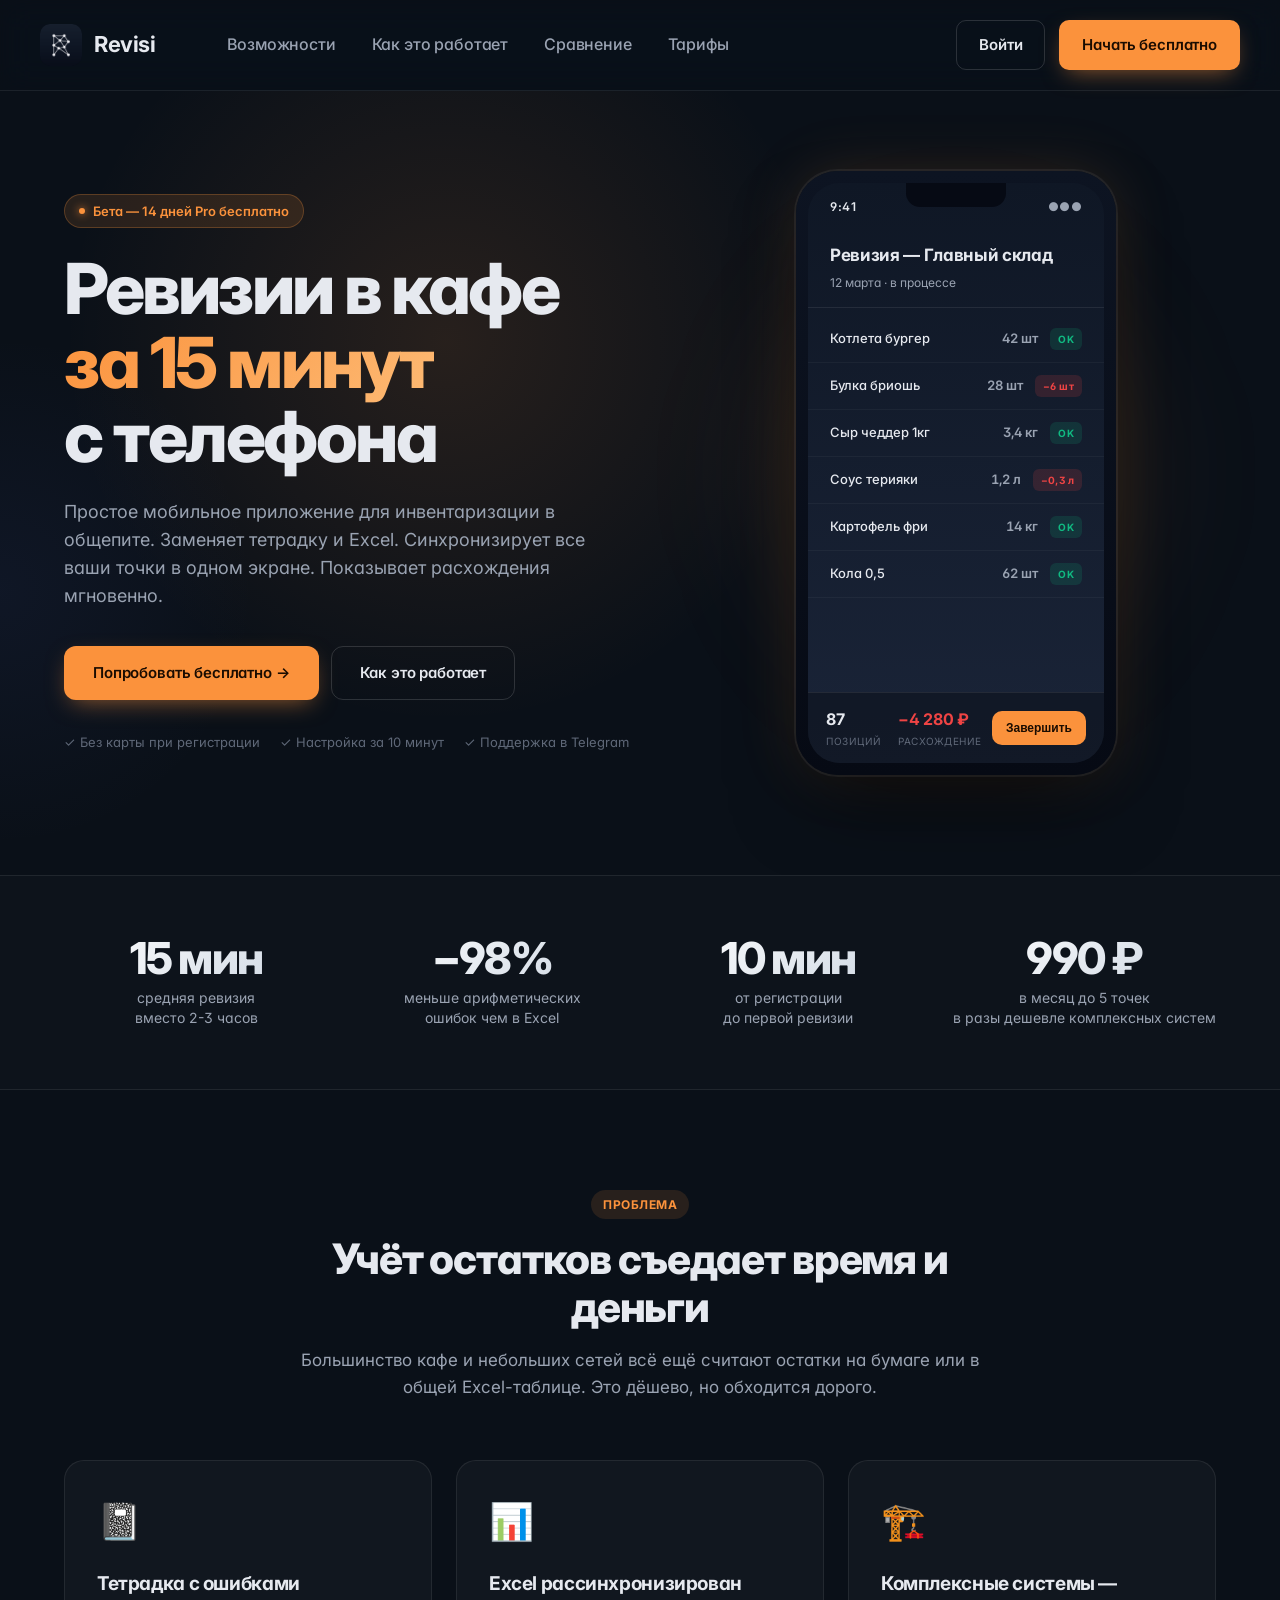
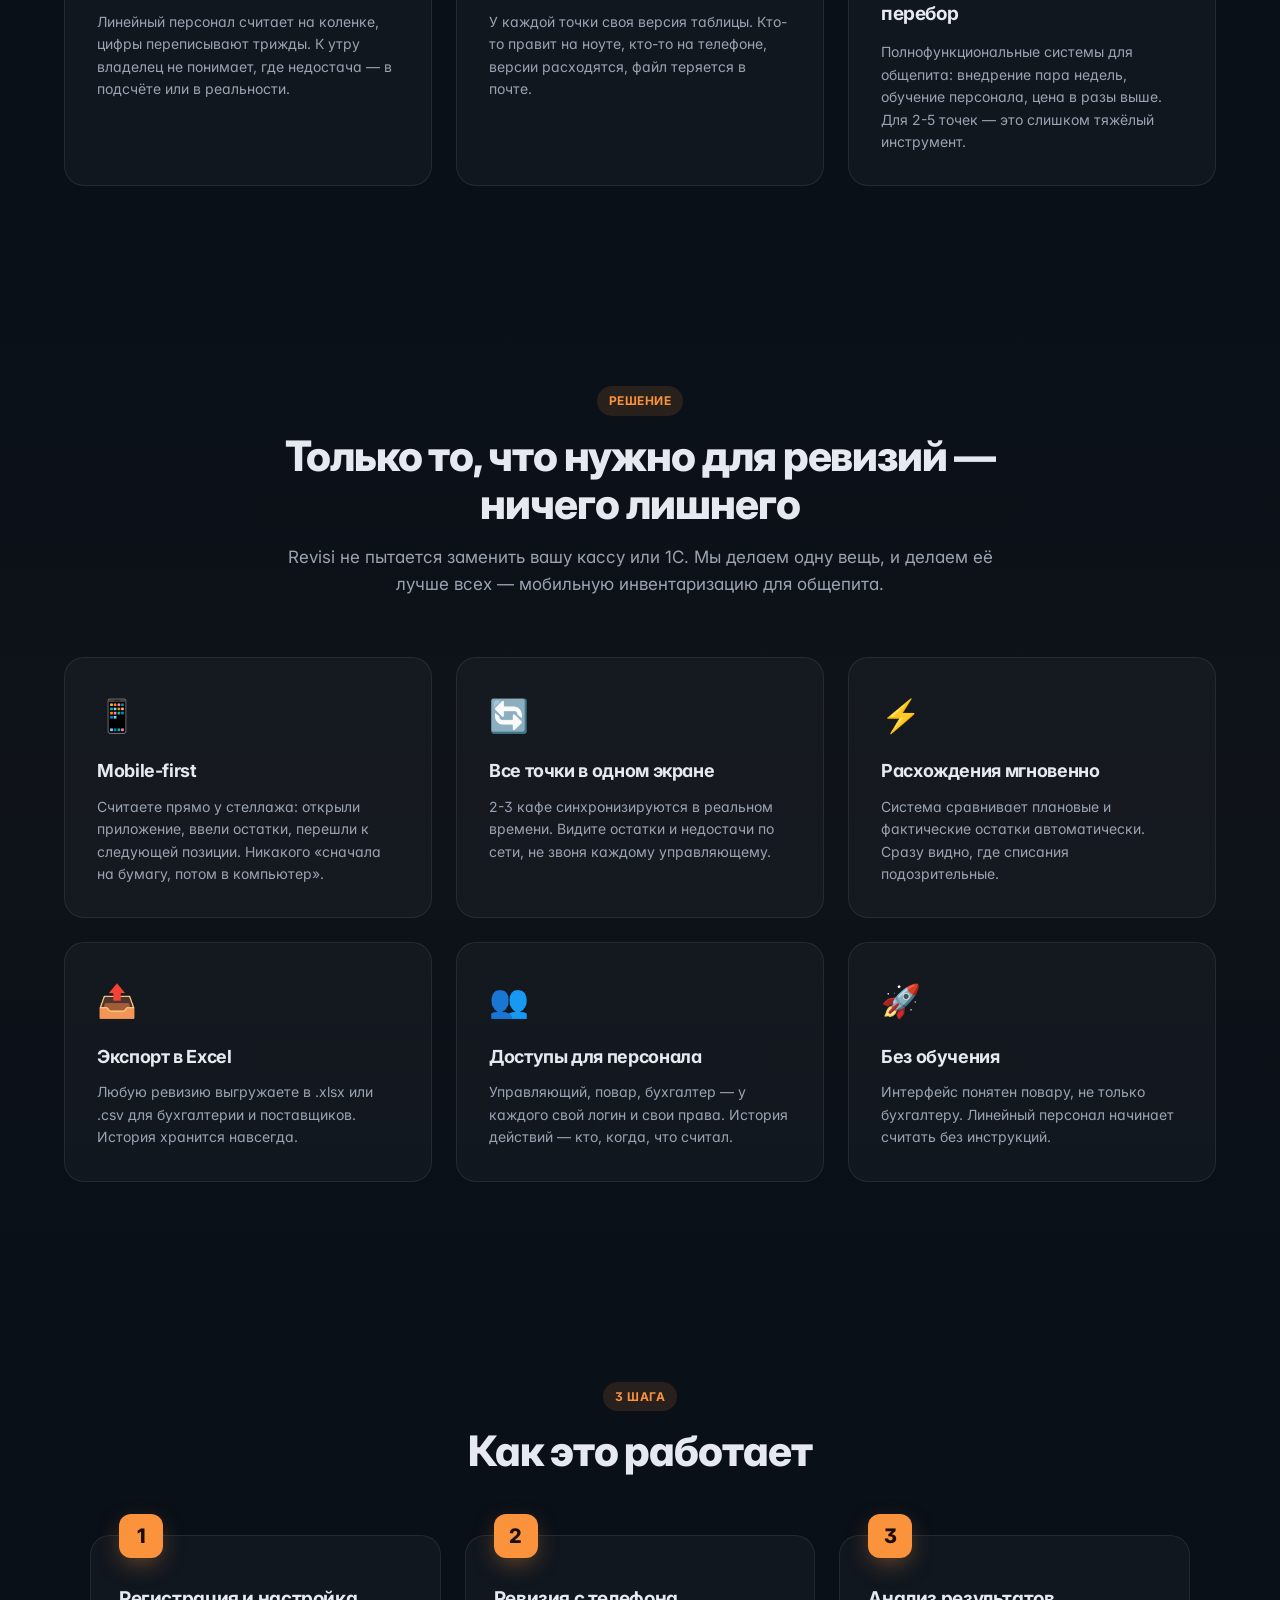
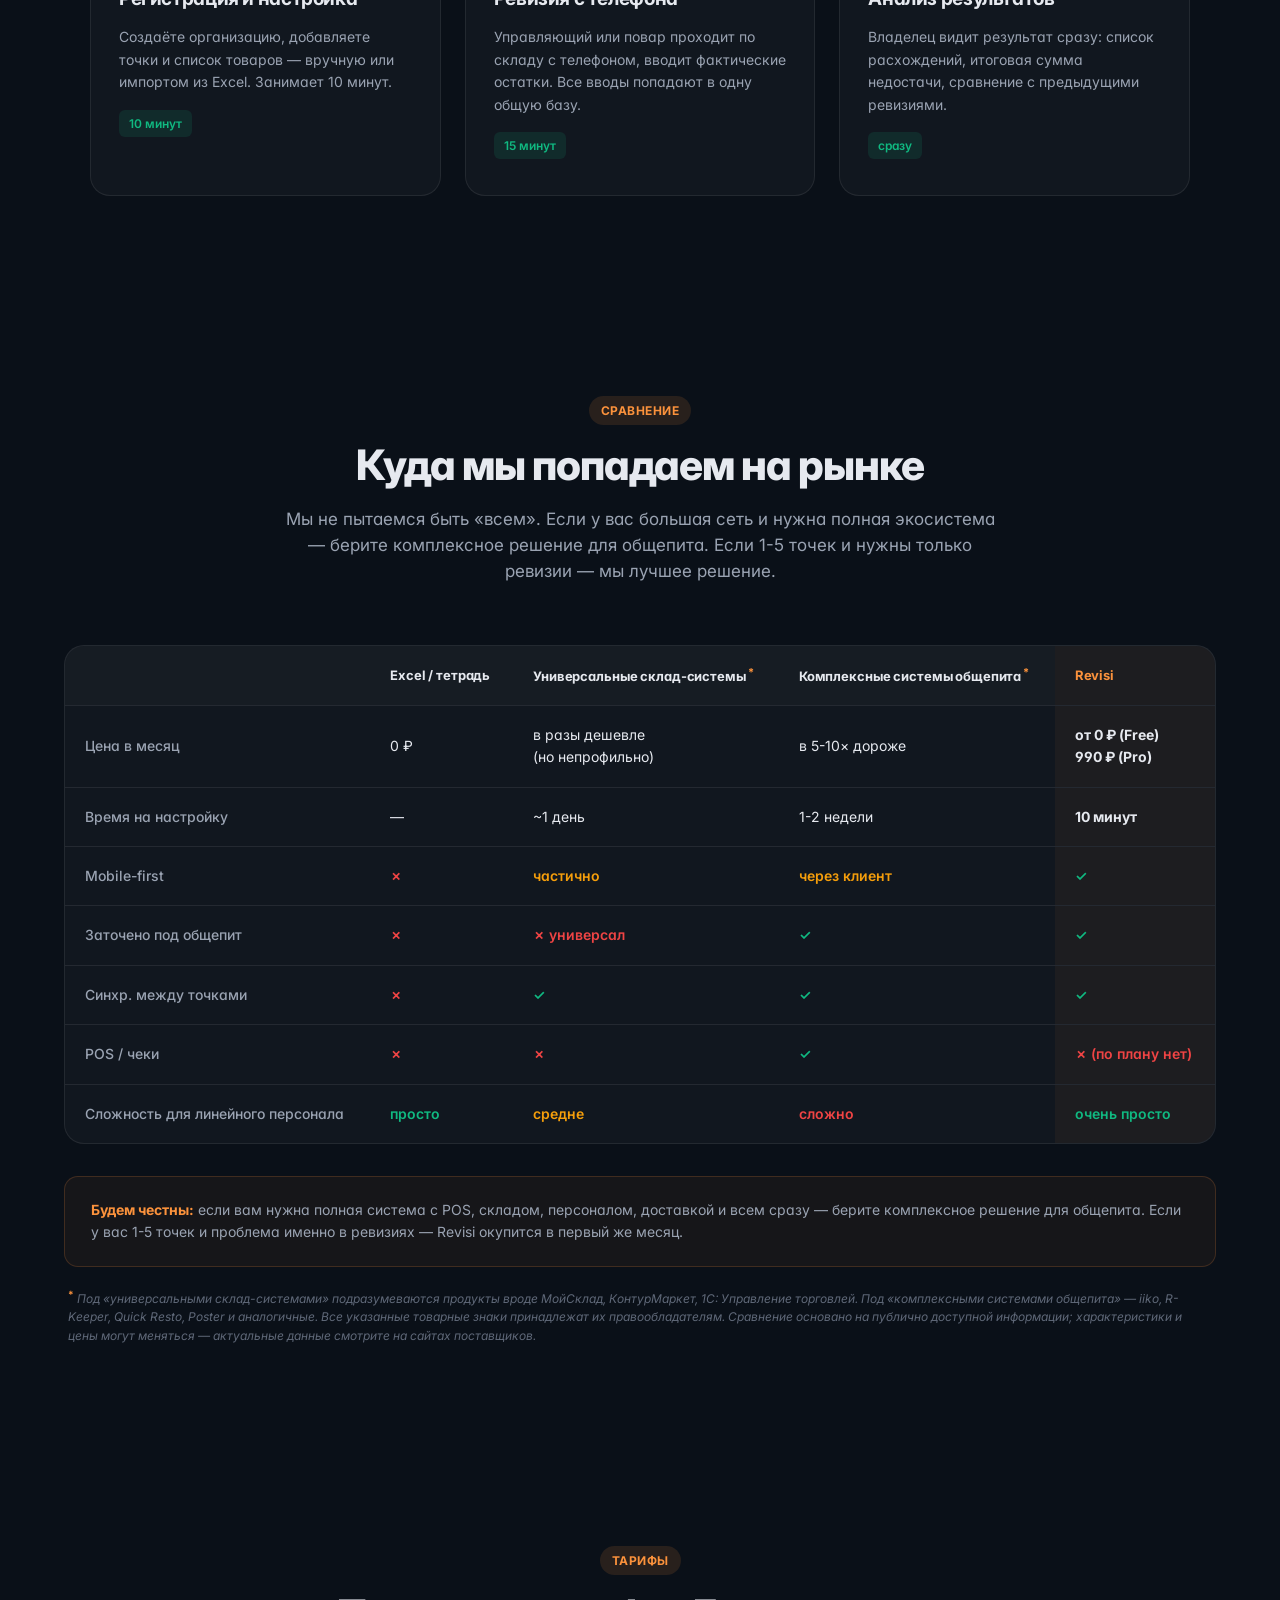
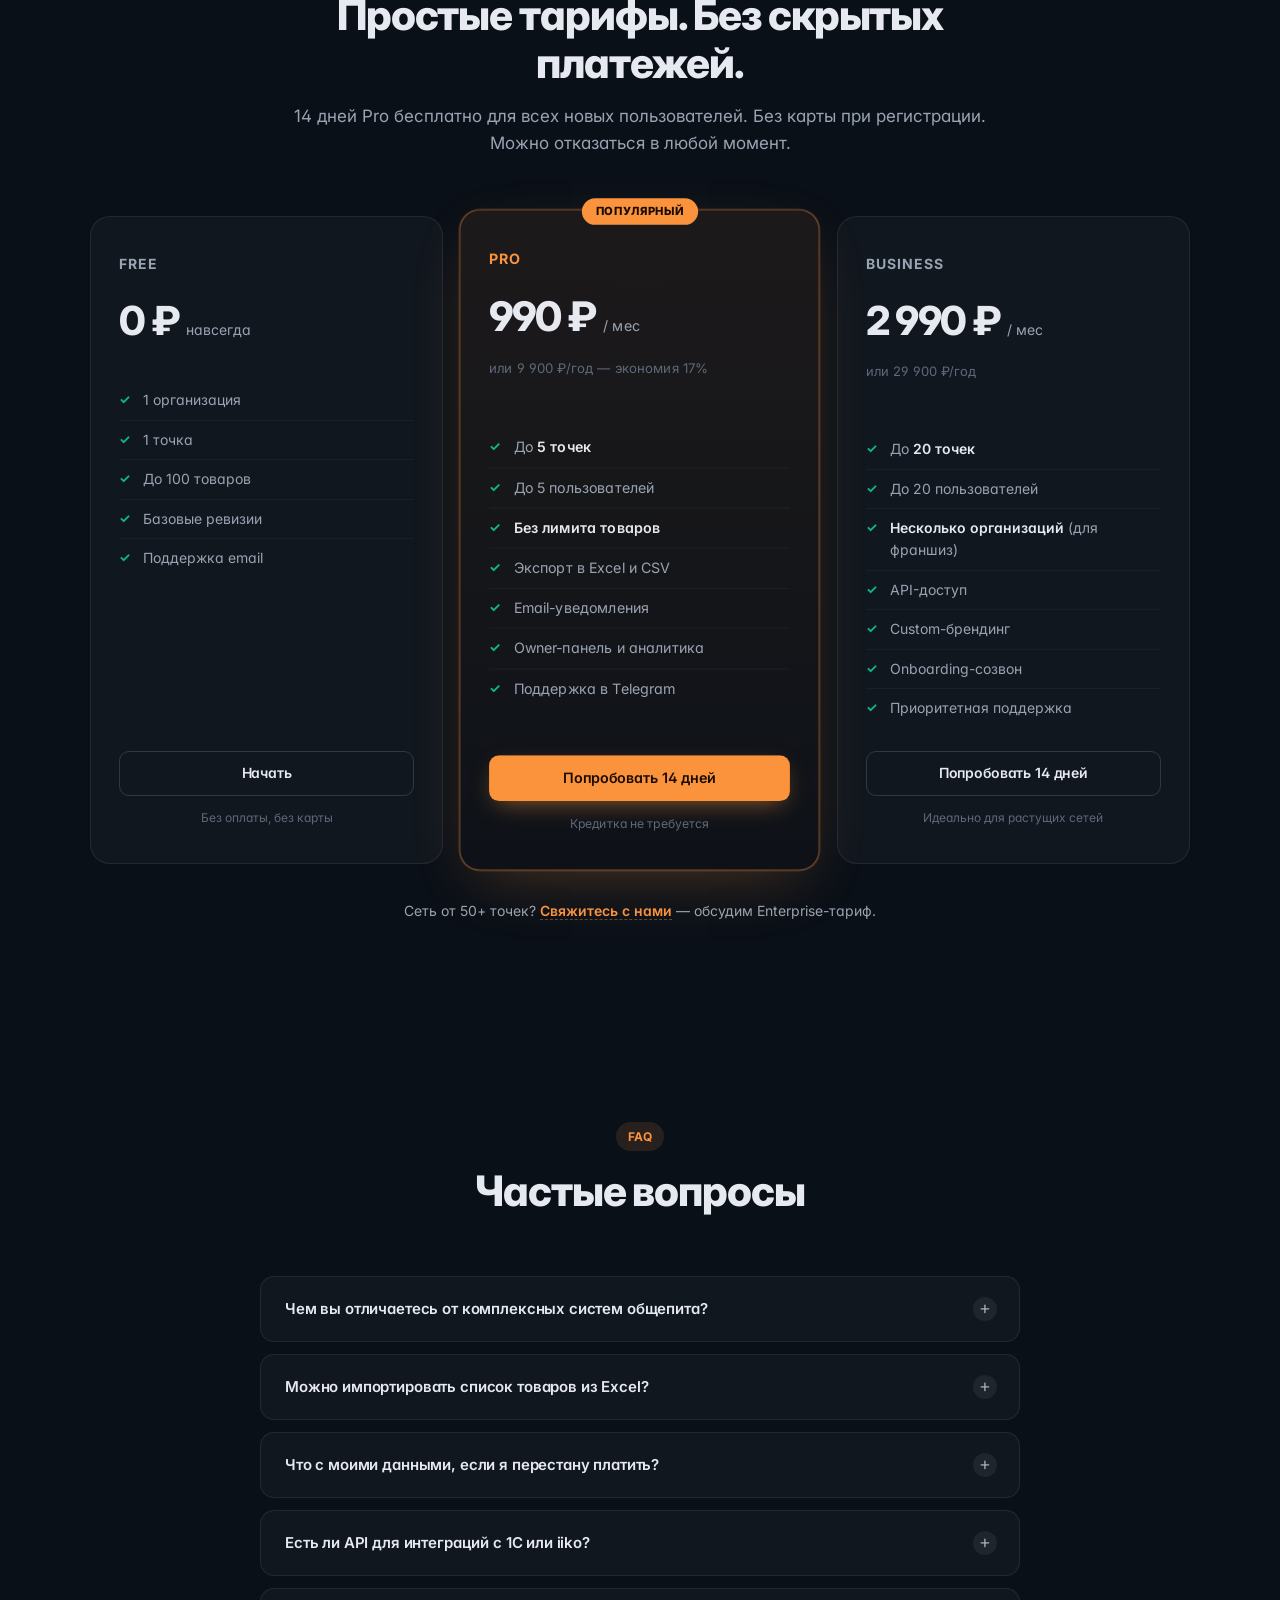
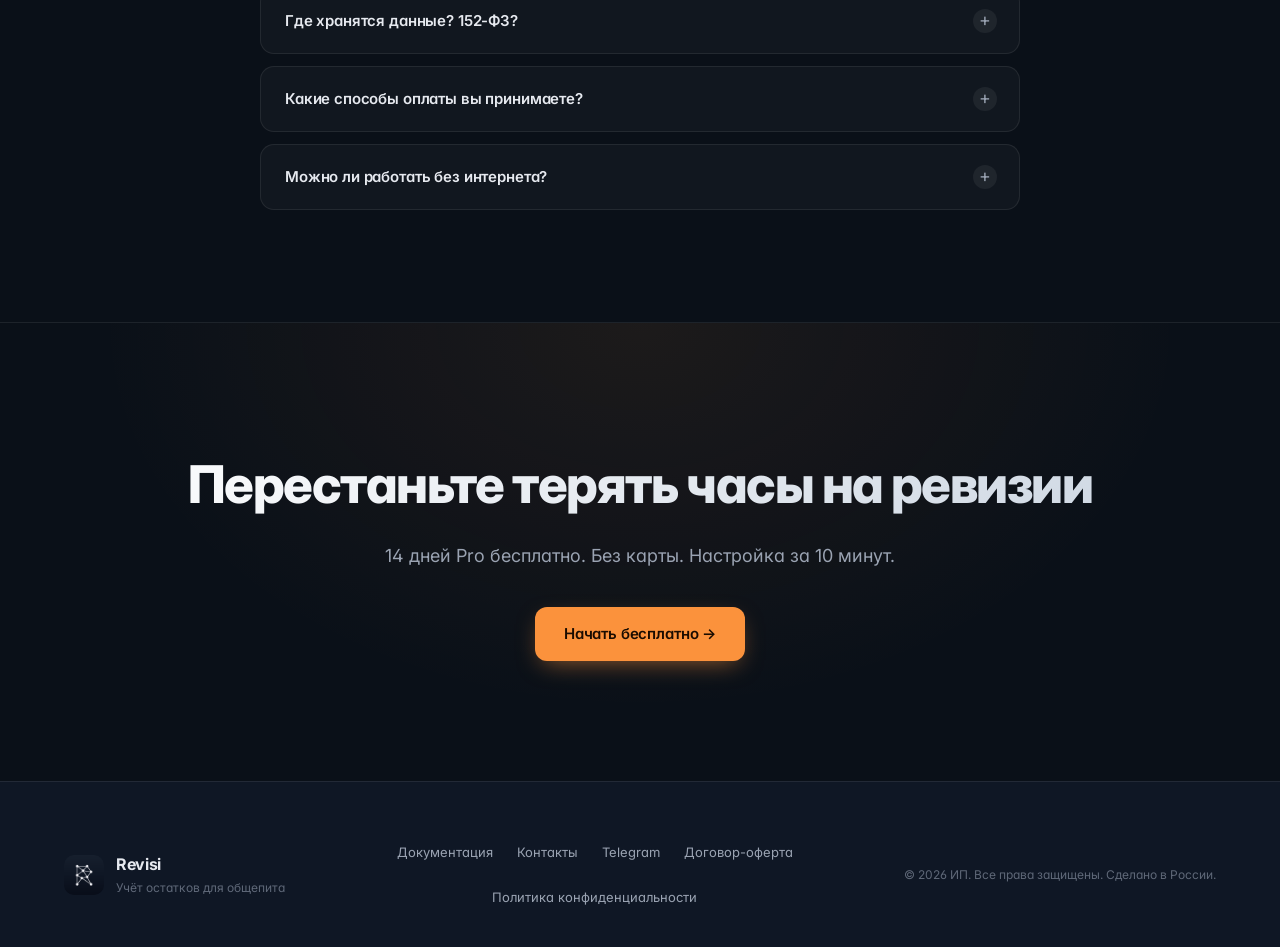
==== commit 0c72809a: "Fix missing landing logo — point to icon.svg instead of nonexistent icon.png The landing referenced " ====
--- a/static/landing/index.html
+++ b/static/landing/index.html
@@ -5,7 +5,8 @@
 <meta name="viewport" content="width=device-width, initial-scale=1.0">
 <title>Revisi — Ревизии в кафе за 15 минут с телефона</title>
 <meta name="description" content="Простое мобильное приложение для инвентаризации в кафе и сетях общепита. Замените тетрадку и Excel. Синхронизация между точками. От 990₽/мес.">
-<link rel="icon" type="image/png" href="/static/icon.png">
+<link rel="icon" type="image/svg+xml" href="/static/icon.svg">
+<link rel="apple-touch-icon" sizes="180x180" href="/static/icon-180.png">
 <link rel="preconnect" href="https://fonts.googleapis.com">
 <link rel="preconnect" href="https://fonts.gstatic.com" crossorigin>
 <link href="https://fonts.googleapis.com/css2?family=Inter:wght@400;500;600;700;800&display=swap" rel="stylesheet">
@@ -17,7 +18,7 @@
 <nav class="nav">
   <div class="container nav-inner">
     <a href="/" class="logo">
-      <img src="/static/icon.png" alt="Revisi" class="logo-img">
+      <img src="/static/icon.svg" alt="Revisi" class="logo-img">
       <span class="logo-text">Revisi</span>
     </a>
     <div class="nav-links">
@@ -403,7 +404,7 @@
 <footer class="footer">
   <div class="container footer-inner">
     <div class="footer-brand">
-      <img src="/static/icon.png" alt="Revisi" class="footer-icon">
+      <img src="/static/icon.svg" alt="Revisi" class="footer-icon">
       <div>
         <div class="footer-name">Revisi</div>
         <div class="footer-tag">Учёт остатков для общепита</div>
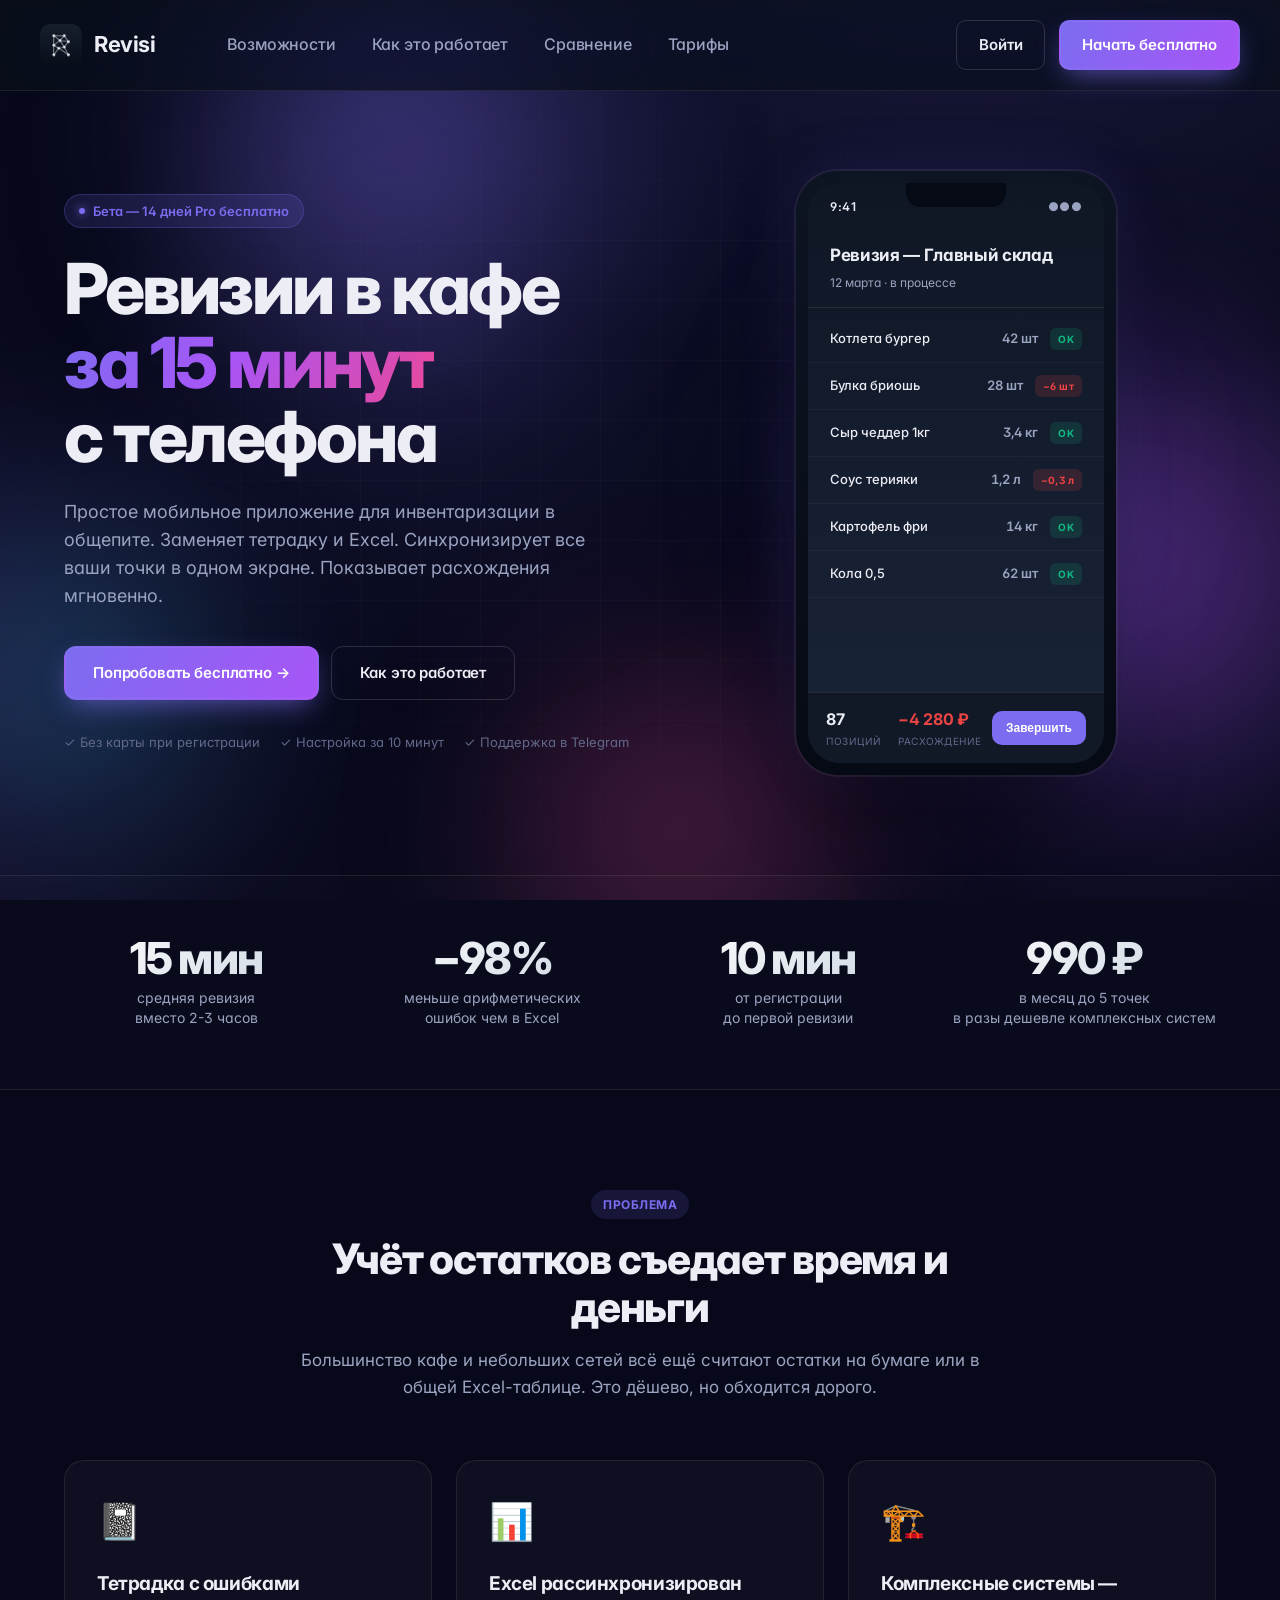
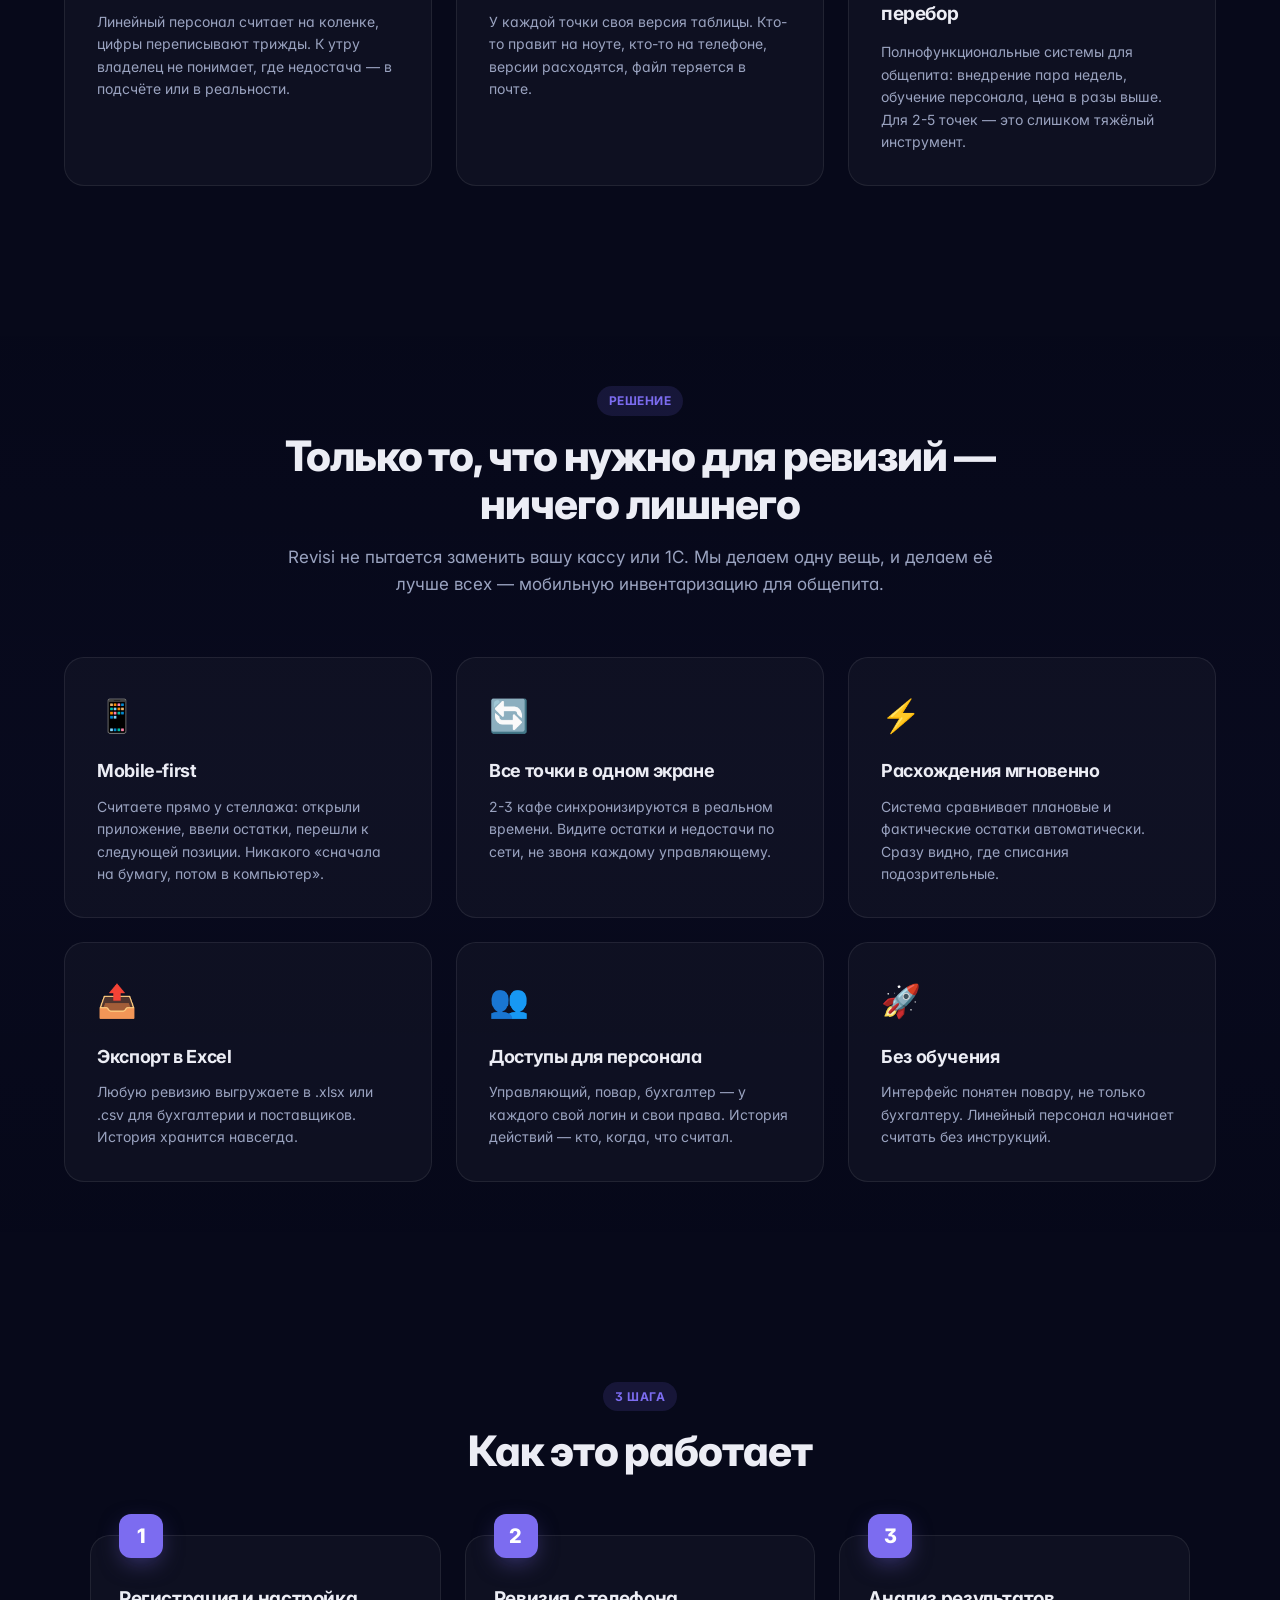
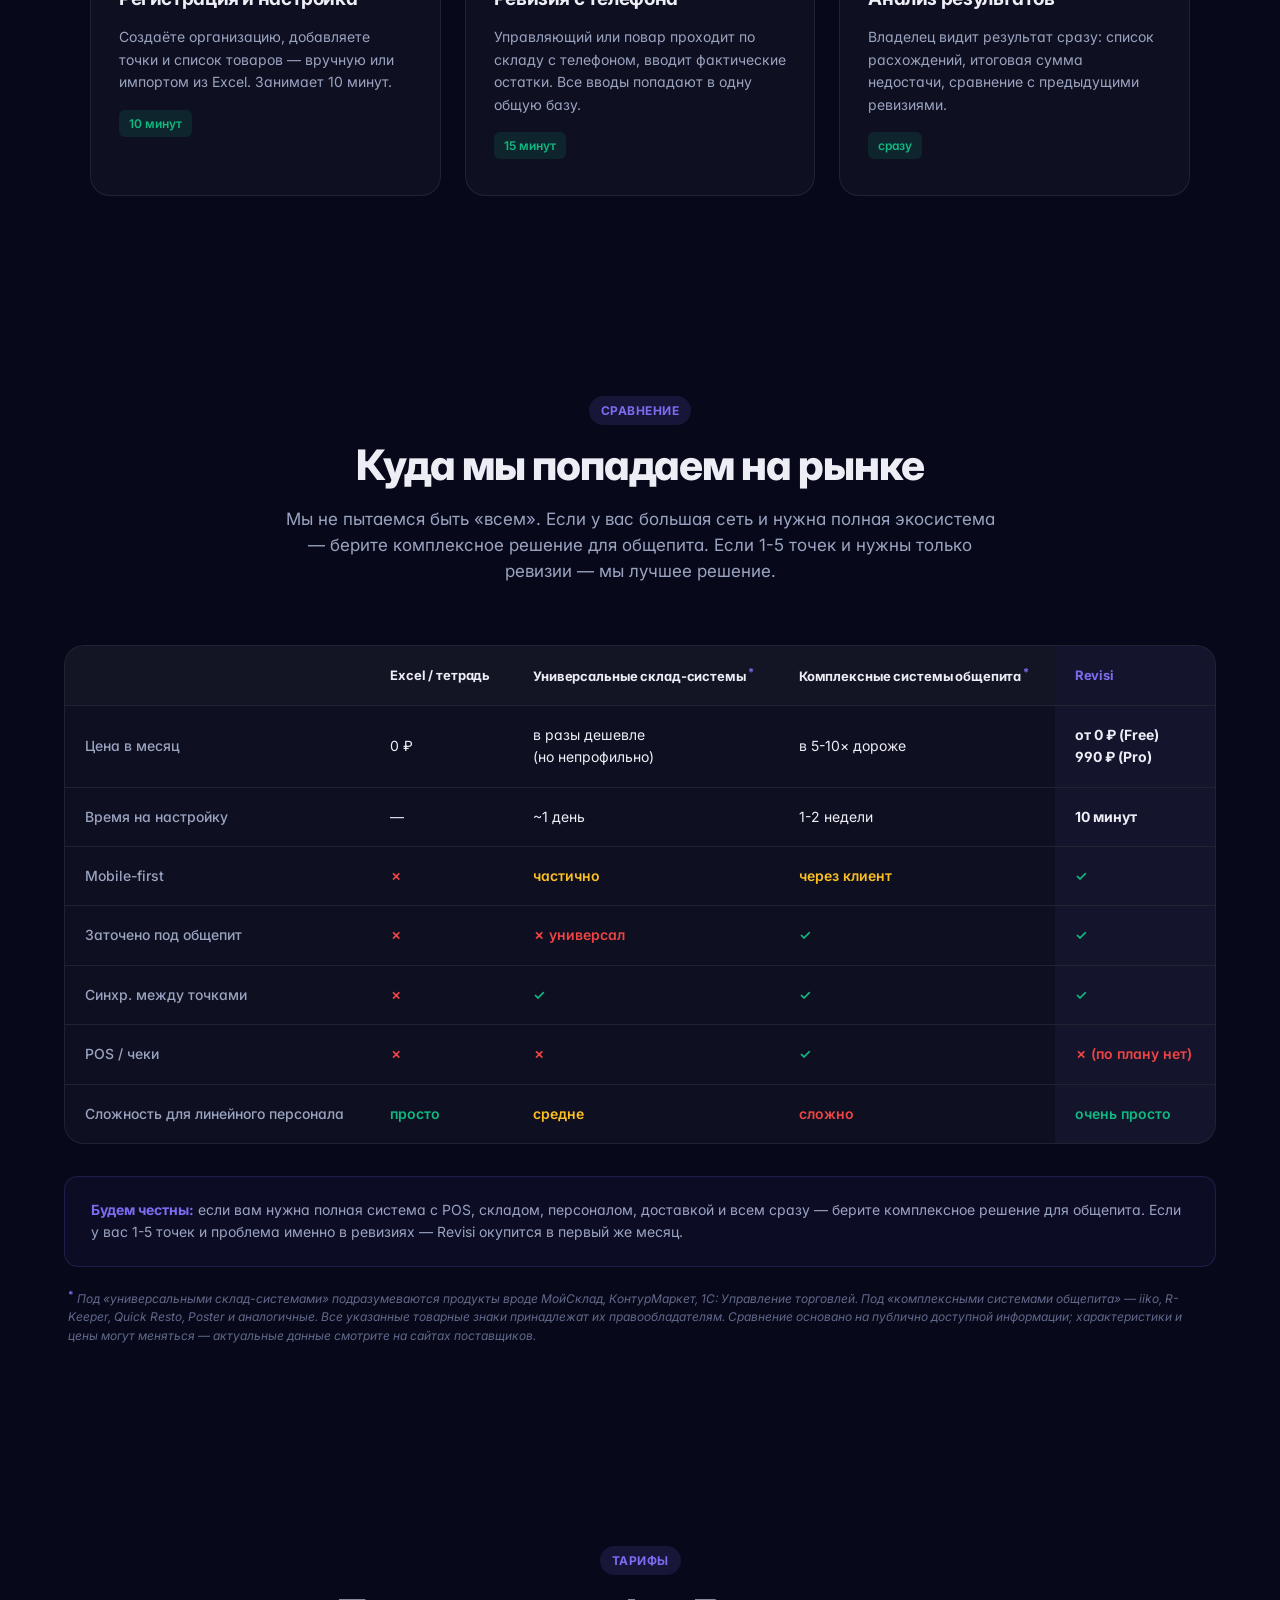
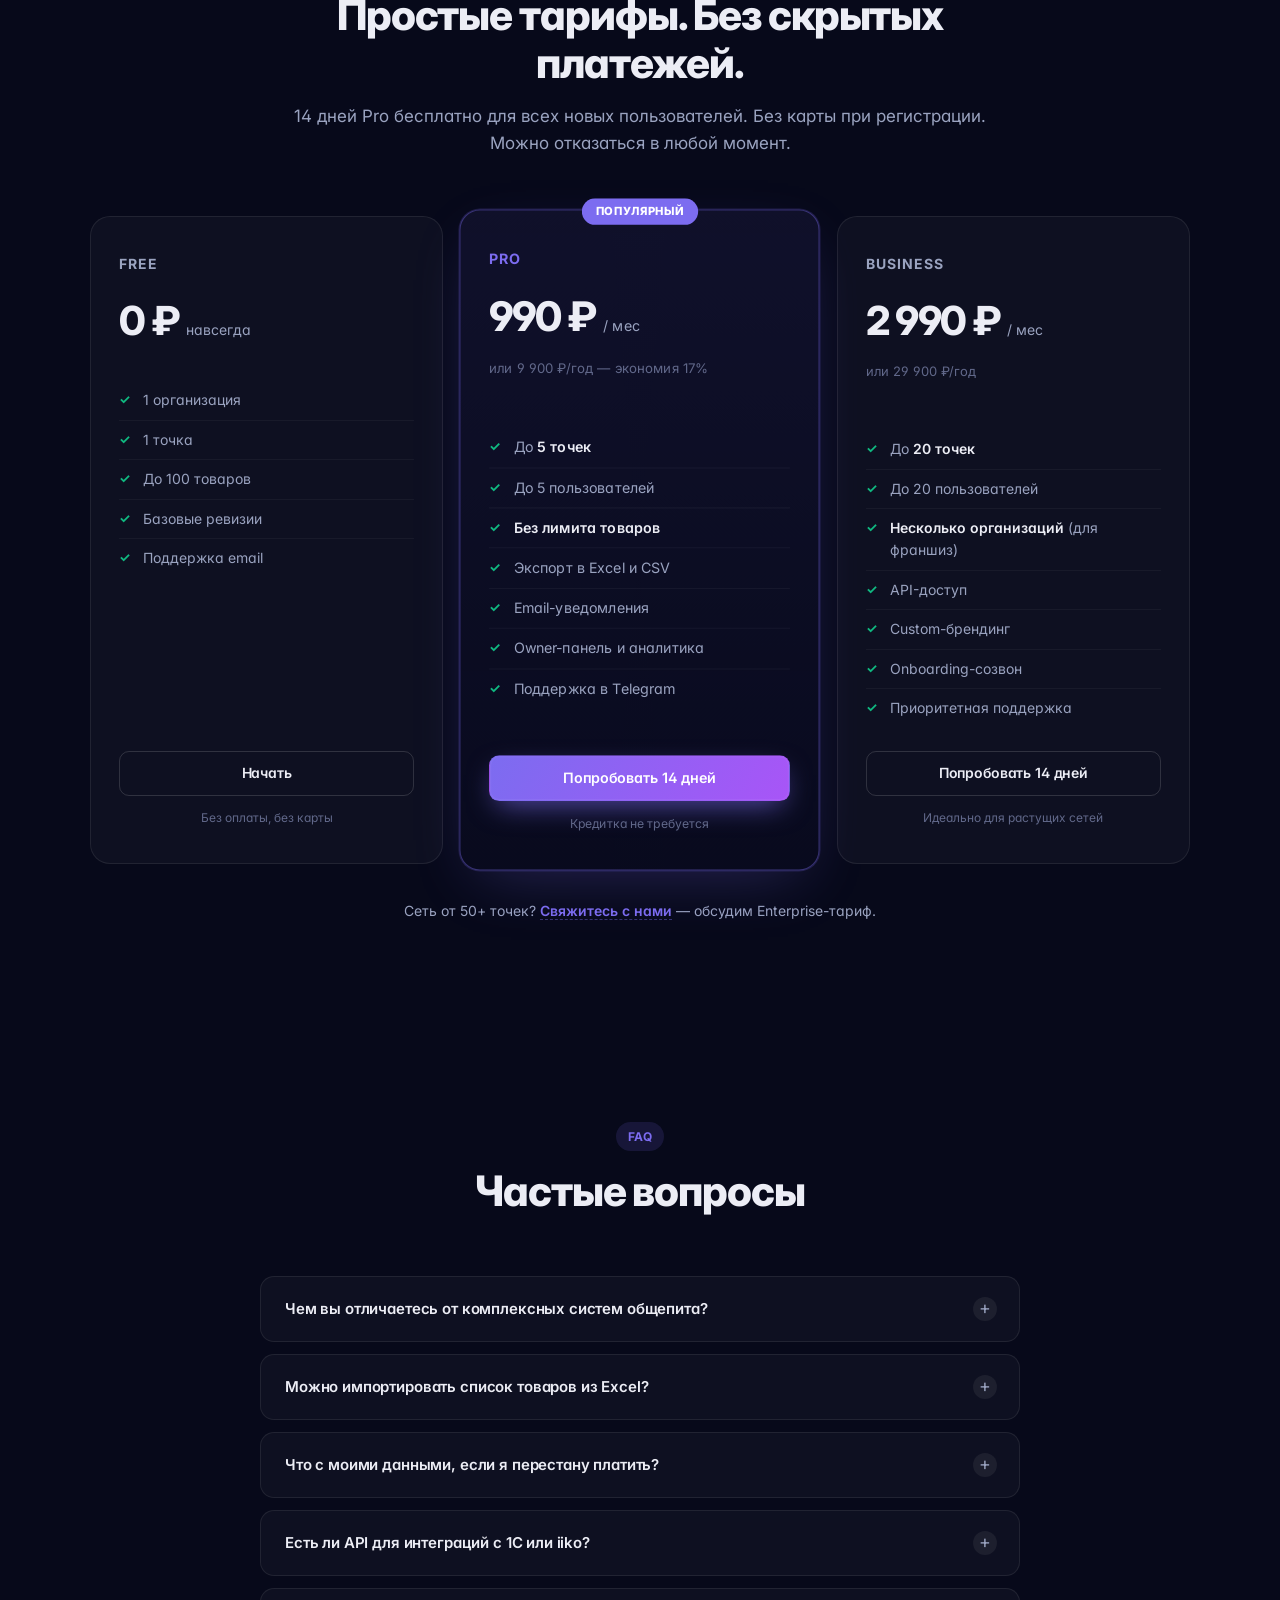
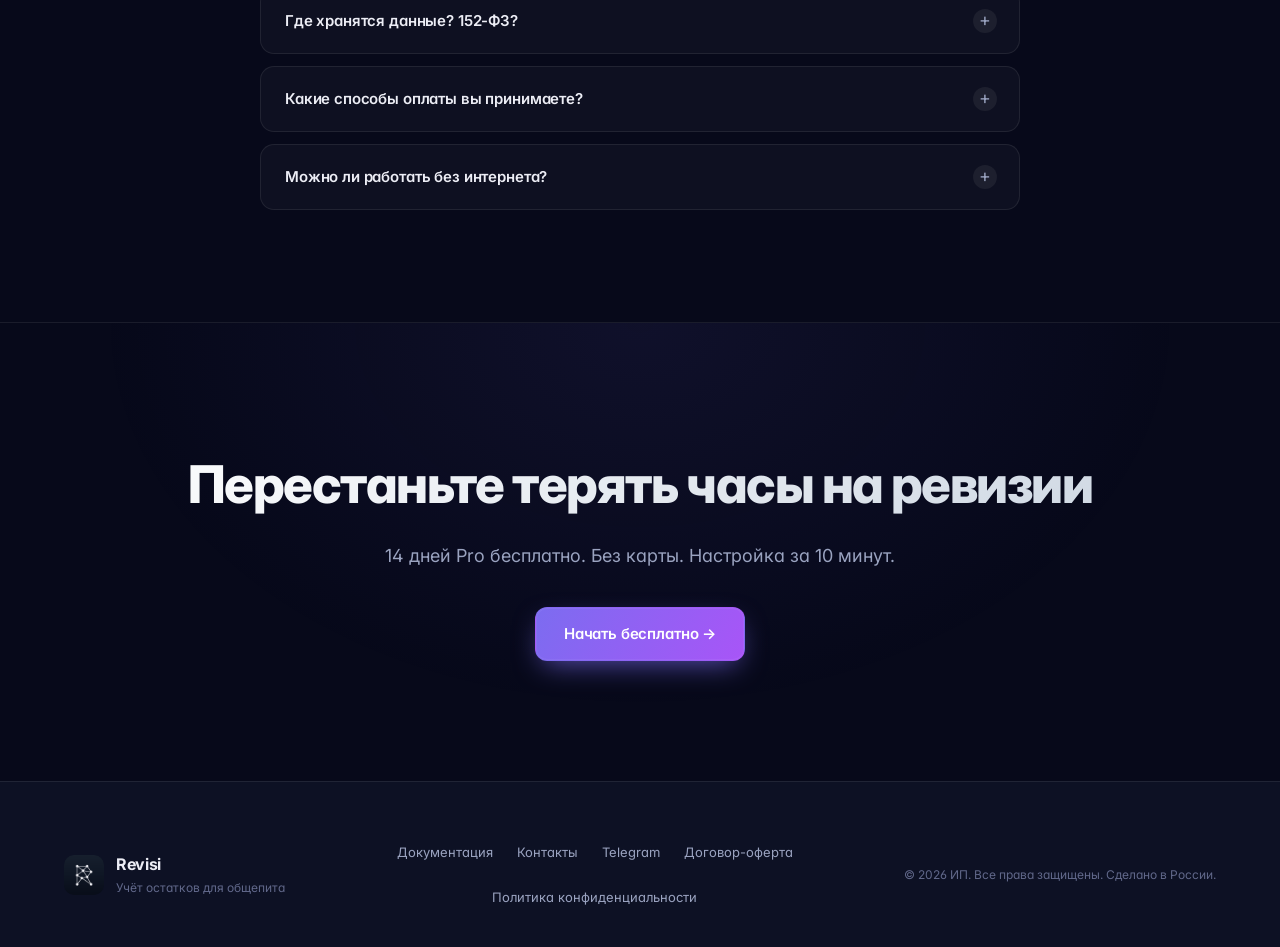
==== commit 06295ebd: "Landing redesign: violet accent + animated mesh background The orange palette is gone. Brand accent " ====
--- a/static/landing/index.html
+++ b/static/landing/index.html
@@ -10,9 +10,17 @@
 <link rel="preconnect" href="https://fonts.googleapis.com">
 <link rel="preconnect" href="https://fonts.gstatic.com" crossorigin>
 <link href="https://fonts.googleapis.com/css2?family=Inter:wght@400;500;600;700;800&display=swap" rel="stylesheet">
-<link rel="stylesheet" href="/static/landing/styles.css?v=1">
+<link rel="stylesheet" href="/static/landing/styles.css?v=2">
 </head>
 <body>
+
+<!-- Анимированный фон: 4 плавающих блоба + тонкая сетка через ::before -->
+<div class="bg-fx" aria-hidden="true">
+  <span class="bg-blob b1"></span>
+  <span class="bg-blob b2"></span>
+  <span class="bg-blob b3"></span>
+  <span class="bg-blob b4"></span>
+</div>
 
 <!-- ───── NAV ───── -->
 <nav class="nav">
--- a/static/landing/styles.css
+++ b/static/landing/styles.css
@@ -3,21 +3,24 @@
    ═══════════════════════════════════════ */
 
 :root {
-  --bg: #0a1018;
-  --bg-2: #0f1725;
-  --bg-3: #1a2438;
+  --bg: #07091a;
+  --bg-2: #0d1124;
+  --bg-3: #161a36;
   --bg-card: rgba(255, 255, 255, 0.03);
   --border: rgba(255, 255, 255, 0.08);
   --border-strong: rgba(255, 255, 255, 0.14);
-  --text: #e6e9ef;
-  --text-dim: #9aa3b2;
-  --text-faint: #5f6878;
-  --accent: #fb923c;
-  --accent-hot: #f97316;
-  --accent-soft: rgba(251, 146, 60, 0.12);
+  --text: #ecedf5;
+  --text-dim: #9aa3c0;
+  --text-faint: #61688a;
+  --accent: #7c6cf0;
+  --accent-hot: #a855f7;
+  --accent-pink: #ec4899;
+  --accent-cyan: #22d3ee;
+  --accent-soft: rgba(124, 108, 240, 0.14);
   --green: #10b981;
+  --amber: #fbbf24;
   --red: #ef4444;
-  --shadow-glow: 0 0 80px rgba(251, 146, 60, 0.25);
+  --shadow-glow: 0 0 80px rgba(124, 108, 240, 0.35);
   --radius: 14px;
   --radius-lg: 20px;
 }
@@ -35,6 +38,80 @@
   -webkit-font-smoothing: antialiased;
   text-rendering: optimizeLegibility;
   overflow-x: hidden;
+  position: relative;
+}
+
+/* ───── Анимированный фон (плавающие гради-блобы + сетка) ───── */
+.bg-fx {
+  position: fixed; inset: 0; z-index: -1; pointer-events: none;
+  overflow: hidden;
+  background:
+    radial-gradient(1200px 800px at 75% -10%, rgba(124, 108, 240, 0.18), transparent 60%),
+    radial-gradient(900px 700px at -10% 80%, rgba(168, 85, 247, 0.14), transparent 60%),
+    var(--bg);
+}
+.bg-fx::before {
+  /* тонкая сетка поверх */
+  content: "";
+  position: absolute; inset: 0;
+  background-image:
+    linear-gradient(rgba(255, 255, 255, 0.025) 1px, transparent 1px),
+    linear-gradient(90deg, rgba(255, 255, 255, 0.025) 1px, transparent 1px);
+  background-size: 60px 60px;
+  mask-image: radial-gradient(ellipse at center, #000 30%, transparent 75%);
+  -webkit-mask-image: radial-gradient(ellipse at center, #000 30%, transparent 75%);
+}
+.bg-blob {
+  position: absolute;
+  border-radius: 50%;
+  filter: blur(90px);
+  opacity: 0.55;
+  will-change: transform;
+}
+.bg-blob.b1 {
+  width: 520px; height: 520px;
+  background: radial-gradient(circle, #7c6cf0 0%, transparent 70%);
+  top: -120px; left: 10%;
+  animation: drift1 22s ease-in-out infinite alternate;
+}
+.bg-blob.b2 {
+  width: 600px; height: 600px;
+  background: radial-gradient(circle, #a855f7 0%, transparent 70%);
+  top: 30%; right: -160px;
+  animation: drift2 28s ease-in-out infinite alternate;
+}
+.bg-blob.b3 {
+  width: 460px; height: 460px;
+  background: radial-gradient(circle, #ec4899 0%, transparent 70%);
+  bottom: -160px; left: 35%;
+  animation: drift3 26s ease-in-out infinite alternate;
+  opacity: 0.4;
+}
+.bg-blob.b4 {
+  width: 380px; height: 380px;
+  background: radial-gradient(circle, #22d3ee 0%, transparent 70%);
+  top: 55%; left: -120px;
+  animation: drift4 30s ease-in-out infinite alternate;
+  opacity: 0.32;
+}
+@keyframes drift1 {
+  0%   { transform: translate(0, 0) scale(1); }
+  100% { transform: translate(120px, 80px) scale(1.15); }
+}
+@keyframes drift2 {
+  0%   { transform: translate(0, 0) scale(1); }
+  100% { transform: translate(-140px, 120px) scale(1.08); }
+}
+@keyframes drift3 {
+  0%   { transform: translate(0, 0) scale(0.95); }
+  100% { transform: translate(80px, -100px) scale(1.12); }
+}
+@keyframes drift4 {
+  0%   { transform: translate(0, 0) scale(1); }
+  100% { transform: translate(150px, -60px) scale(0.92); }
+}
+@media (prefers-reduced-motion: reduce) {
+  .bg-blob { animation: none; }
 }
 
 img { max-width: 100%; display: block; }
@@ -64,14 +141,16 @@
   white-space: nowrap;
 }
 .btn-primary {
-  background: var(--accent);
-  color: #1a0c00;
-  box-shadow: 0 8px 24px -8px rgba(251, 146, 60, 0.6);
+  background: linear-gradient(120deg, var(--accent) 0%, var(--accent-hot) 100%);
+  color: #ffffff;
+  box-shadow: 0 10px 28px -8px rgba(124, 108, 240, 0.7),
+              0 0 0 1px rgba(255, 255, 255, 0.05) inset;
 }
 .btn-primary:hover {
-  background: var(--accent-hot);
   transform: translateY(-1px);
-  box-shadow: 0 12px 28px -8px rgba(251, 146, 60, 0.7);
+  background: linear-gradient(120deg, var(--accent-hot) 0%, var(--accent-pink) 100%);
+  box-shadow: 0 14px 32px -8px rgba(168, 85, 247, 0.75),
+              0 0 0 1px rgba(255, 255, 255, 0.08) inset;
 }
 .btn-ghost {
   background: transparent;
@@ -161,7 +240,7 @@
   inset: -200px 30% auto auto;
   width: 900px;
   height: 900px;
-  background: radial-gradient(circle, rgba(251, 146, 60, 0.12) 0%, transparent 60%);
+  background: radial-gradient(circle, rgba(124, 108, 240, 0.12) 0%, transparent 60%);
   pointer-events: none;
   z-index: 0;
 }
@@ -189,7 +268,7 @@
   gap: 8px;
   padding: 6px 14px;
   background: var(--accent-soft);
-  border: 1px solid rgba(251, 146, 60, 0.25);
+  border: 1px solid rgba(124, 108, 240, 0.25);
   color: var(--accent);
   font-size: 13px;
   font-weight: 600;
@@ -216,7 +295,7 @@
   margin-bottom: 24px;
 }
 .accent {
-  background: linear-gradient(135deg, var(--accent) 0%, #fdba74 100%);
+  background: linear-gradient(120deg, #7c6cf0 0%, #a855f7 45%, #ec4899 100%);
   -webkit-background-clip: text;
   background-clip: text;
   -webkit-text-fill-color: transparent;
@@ -252,7 +331,7 @@
 .phone-glow {
   position: absolute;
   inset: 0;
-  background: radial-gradient(ellipse at center, rgba(251, 146, 60, 0.25) 0%, transparent 60%);
+  background: radial-gradient(ellipse at center, rgba(124, 108, 240, 0.25) 0%, transparent 60%);
   filter: blur(60px);
   z-index: 0;
 }
@@ -265,7 +344,7 @@
   box-shadow:
     0 0 0 2px rgba(255, 255, 255, 0.06),
     0 40px 80px -20px rgba(0, 0, 0, 0.6),
-    0 0 60px rgba(251, 146, 60, 0.15);
+    0 0 60px rgba(124, 108, 240, 0.15);
   z-index: 1;
 }
 .phone-notch {
@@ -358,7 +437,7 @@
 .app-footer-stat.warn .stat-value { color: var(--red); }
 .app-footer-btn {
   background: var(--accent);
-  color: #1a0c00;
+  color: #ffffff;
   border: none;
   padding: 10px 14px;
   border-radius: 10px;
@@ -486,7 +565,7 @@
 /* ───── FEATURES ───── */
 .features {
   padding: 100px 0;
-  background: linear-gradient(180deg, transparent 0%, rgba(251, 146, 60, 0.02) 50%, transparent 100%);
+  background: linear-gradient(180deg, transparent 0%, rgba(124, 108, 240, 0.02) 50%, transparent 100%);
 }
 .feature-grid {
   display: grid;
@@ -501,7 +580,7 @@
   transition: all .25s;
 }
 .feature:hover {
-  border-color: rgba(251, 146, 60, 0.3);
+  border-color: rgba(124, 108, 240, 0.3);
   background: rgba(255, 255, 255, 0.04);
 }
 .feature-icon {
@@ -548,14 +627,14 @@
   width: 44px;
   height: 44px;
   background: var(--accent);
-  color: #1a0c00;
+  color: #ffffff;
   border-radius: 12px;
   display: flex;
   align-items: center;
   justify-content: center;
   font-size: 20px;
   font-weight: 800;
-  box-shadow: 0 8px 24px -6px rgba(251, 146, 60, 0.5);
+  box-shadow: 0 8px 24px -6px rgba(124, 108, 240, 0.5);
 }
 .how-step h3 {
   font-size: 19px;
@@ -614,7 +693,7 @@
 }
 .compare-table tbody tr:hover { background: rgba(255, 255, 255, 0.02); }
 .compare-table .us {
-  background: rgba(251, 146, 60, 0.05);
+  background: rgba(124, 108, 240, 0.05);
   color: var(--text);
   position: relative;
 }
@@ -622,7 +701,7 @@
 .compare-table td.us strong { color: var(--text); font-weight: 700; }
 .compare-table .ok { color: var(--green); font-weight: 600; }
 .compare-table .x { color: var(--red); font-weight: 600; }
-.compare-table .mid { color: #f59e0b; font-weight: 600; }
+.compare-table .mid { color: var(--amber); font-weight: 600; }
 .compare-table td:first-child {
   color: var(--text-dim);
   font-weight: 500;
@@ -630,8 +709,8 @@
 .honesty {
   margin-top: 32px;
   padding: 22px 26px;
-  background: rgba(251, 146, 60, 0.05);
-  border: 1px solid rgba(251, 146, 60, 0.18);
+  background: rgba(124, 108, 240, 0.05);
+  border: 1px solid rgba(124, 108, 240, 0.18);
   border-radius: var(--radius);
   color: var(--text-dim);
   font-size: 14px;
@@ -677,9 +756,9 @@
   flex-direction: column;
 }
 .plan-featured {
-  background: linear-gradient(180deg, rgba(251, 146, 60, 0.08) 0%, rgba(251, 146, 60, 0.02) 100%);
-  border-color: rgba(251, 146, 60, 0.4);
-  box-shadow: 0 0 0 1px rgba(251, 146, 60, 0.2), 0 20px 60px -20px rgba(251, 146, 60, 0.3);
+  background: linear-gradient(180deg, rgba(124, 108, 240, 0.08) 0%, rgba(124, 108, 240, 0.02) 100%);
+  border-color: rgba(124, 108, 240, 0.4);
+  box-shadow: 0 0 0 1px rgba(124, 108, 240, 0.2), 0 20px 60px -20px rgba(124, 108, 240, 0.3);
   transform: scale(1.02);
 }
 .plan-badge {
@@ -689,7 +768,7 @@
   transform: translateX(-50%);
   padding: 4px 14px;
   background: var(--accent);
-  color: #1a0c00;
+  color: #ffffff;
   font-size: 11px;
   font-weight: 800;
   letter-spacing: 0.5px;
@@ -762,7 +841,7 @@
 .pricing-extra a {
   color: var(--accent);
   font-weight: 600;
-  border-bottom: 1px dashed rgba(251, 146, 60, 0.4);
+  border-bottom: 1px dashed rgba(124, 108, 240, 0.4);
 }
 .pricing-extra a:hover { border-bottom-style: solid; }
 
@@ -786,7 +865,7 @@
   overflow: hidden;
   transition: border-color .2s;
 }
-.faq-item[open] { border-color: rgba(251, 146, 60, 0.3); }
+.faq-item[open] { border-color: rgba(124, 108, 240, 0.3); }
 .faq-item summary {
   padding: 20px 24px;
   cursor: pointer;
@@ -819,7 +898,7 @@
 .faq-item[open] summary::after {
   content: "−";
   background: var(--accent);
-  color: #1a0c00;
+  color: #ffffff;
 }
 .faq-body {
   padding: 0 24px 22px;
@@ -835,7 +914,7 @@
 .final-cta {
   padding: 120px 0;
   text-align: center;
-  background: radial-gradient(ellipse at top, rgba(251, 146, 60, 0.08) 0%, transparent 60%);
+  background: radial-gradient(ellipse at top, rgba(124, 108, 240, 0.08) 0%, transparent 60%);
   border-top: 1px solid var(--border);
 }
 .final-cta h2 {
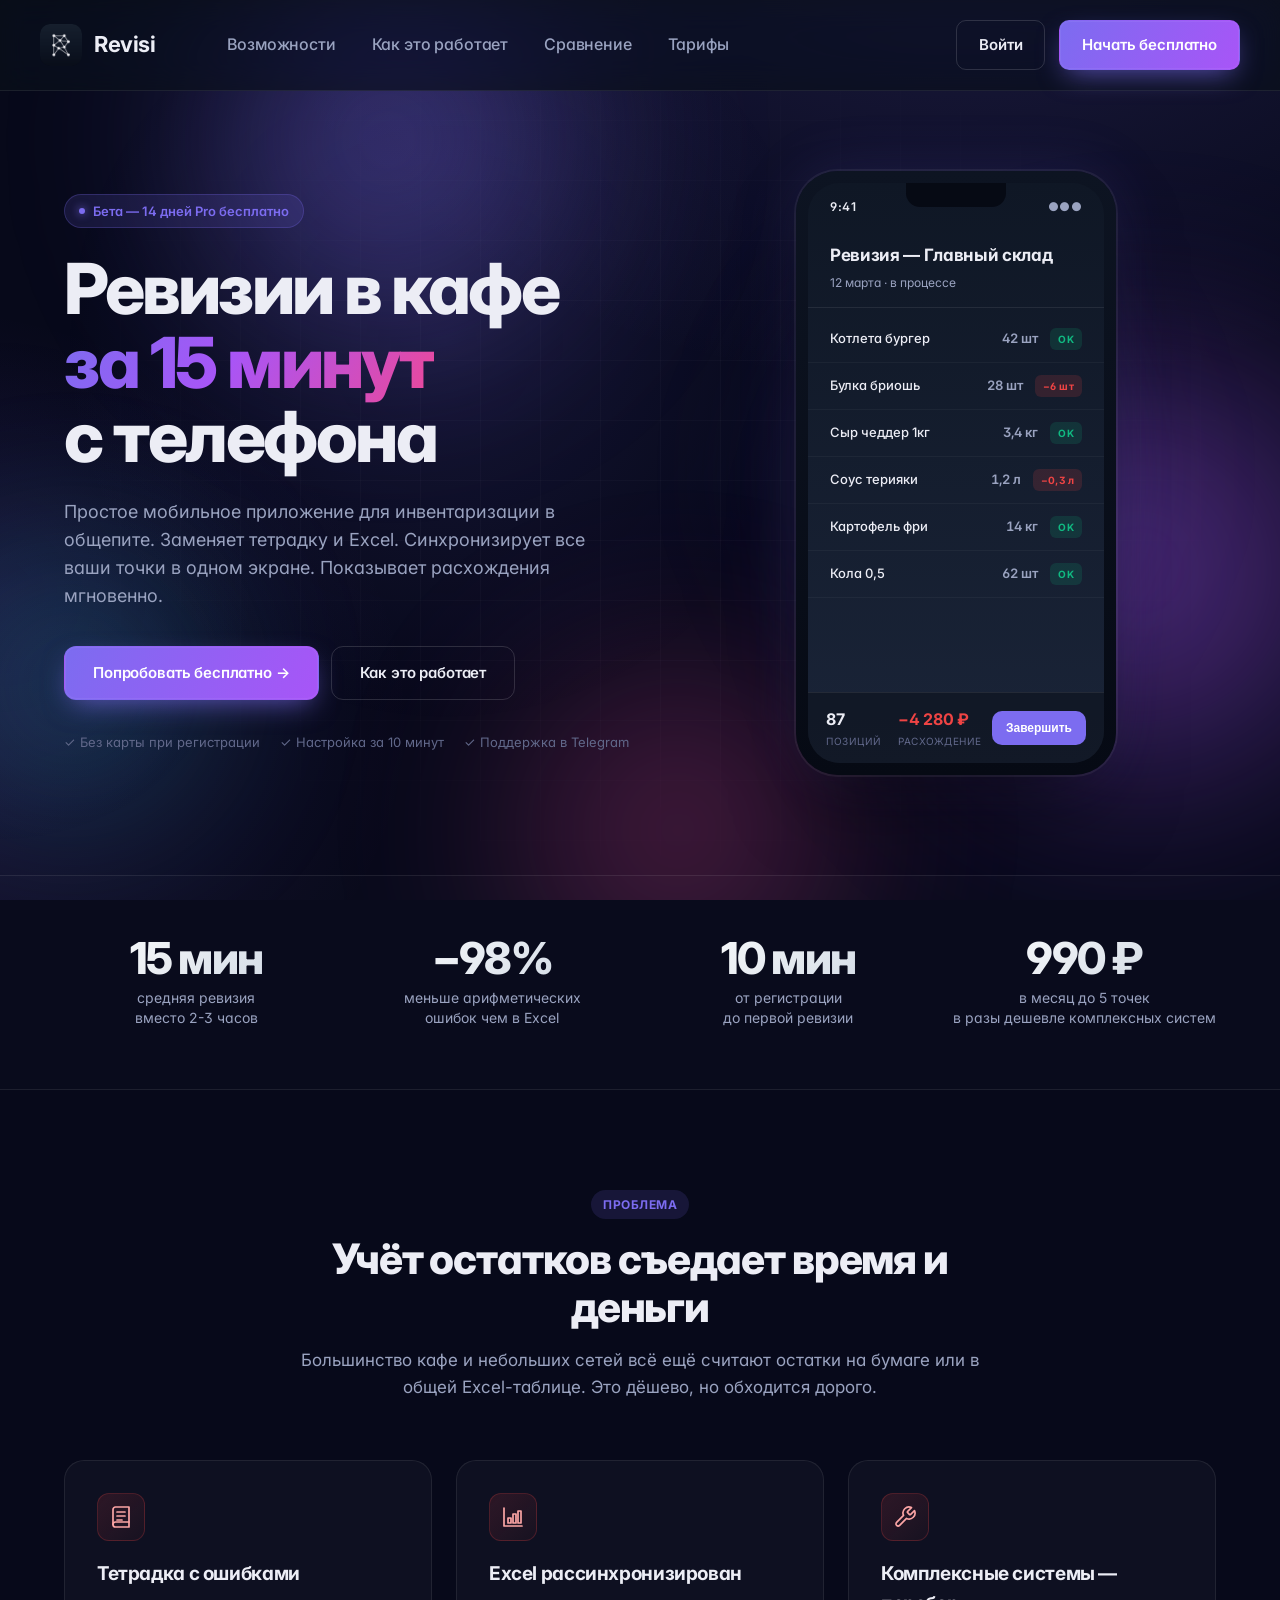
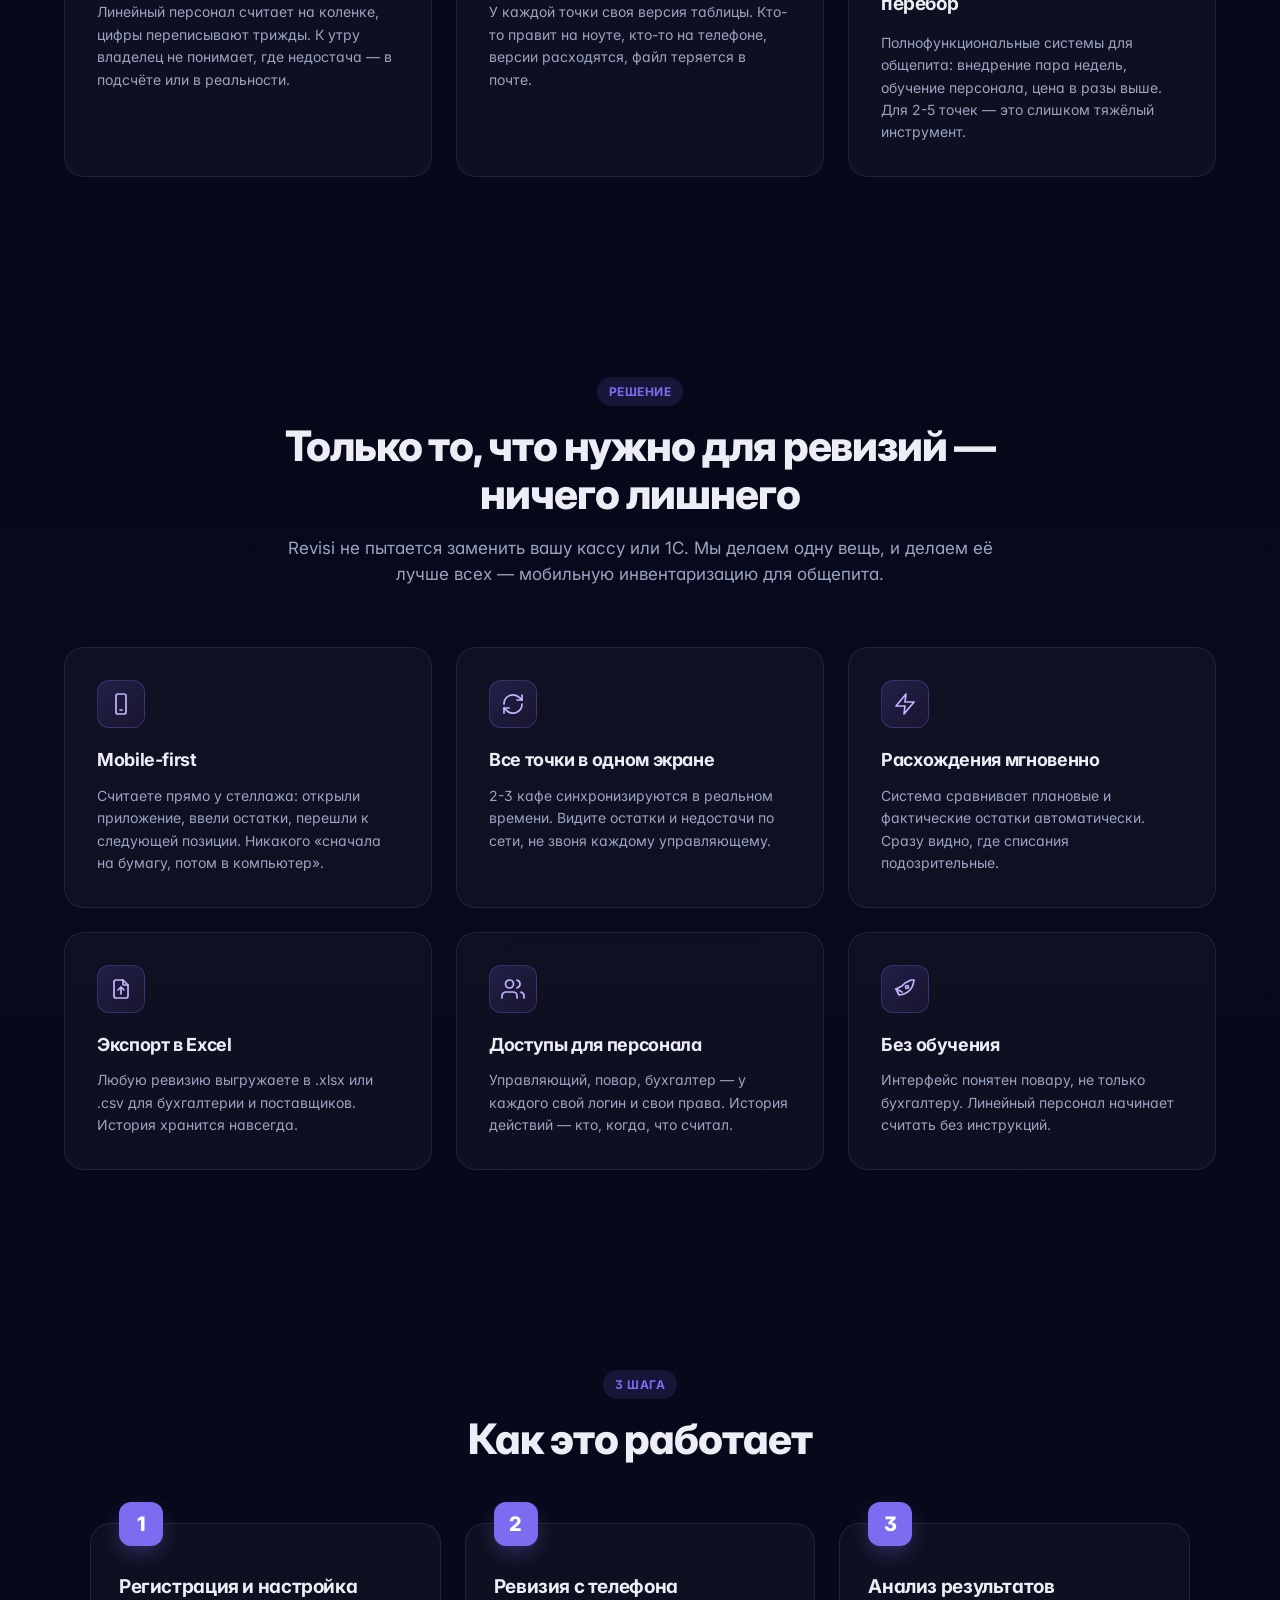
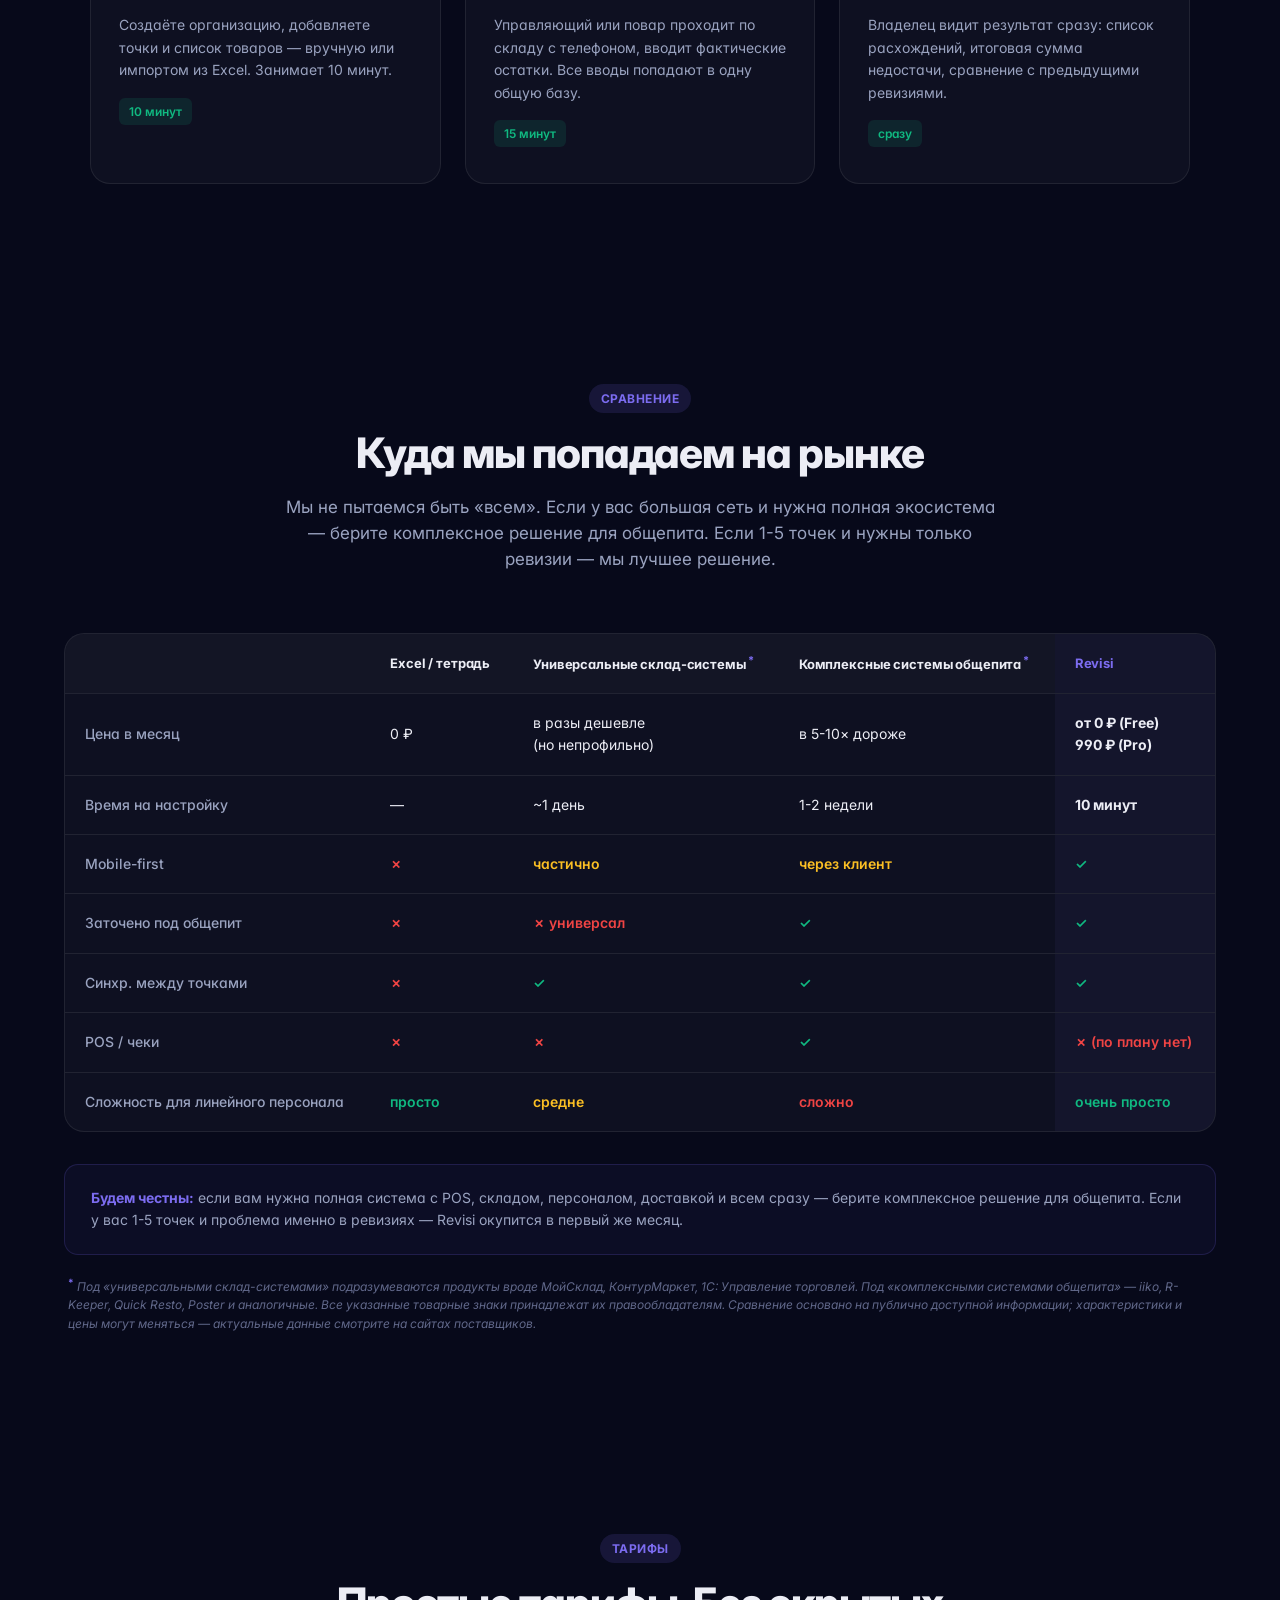
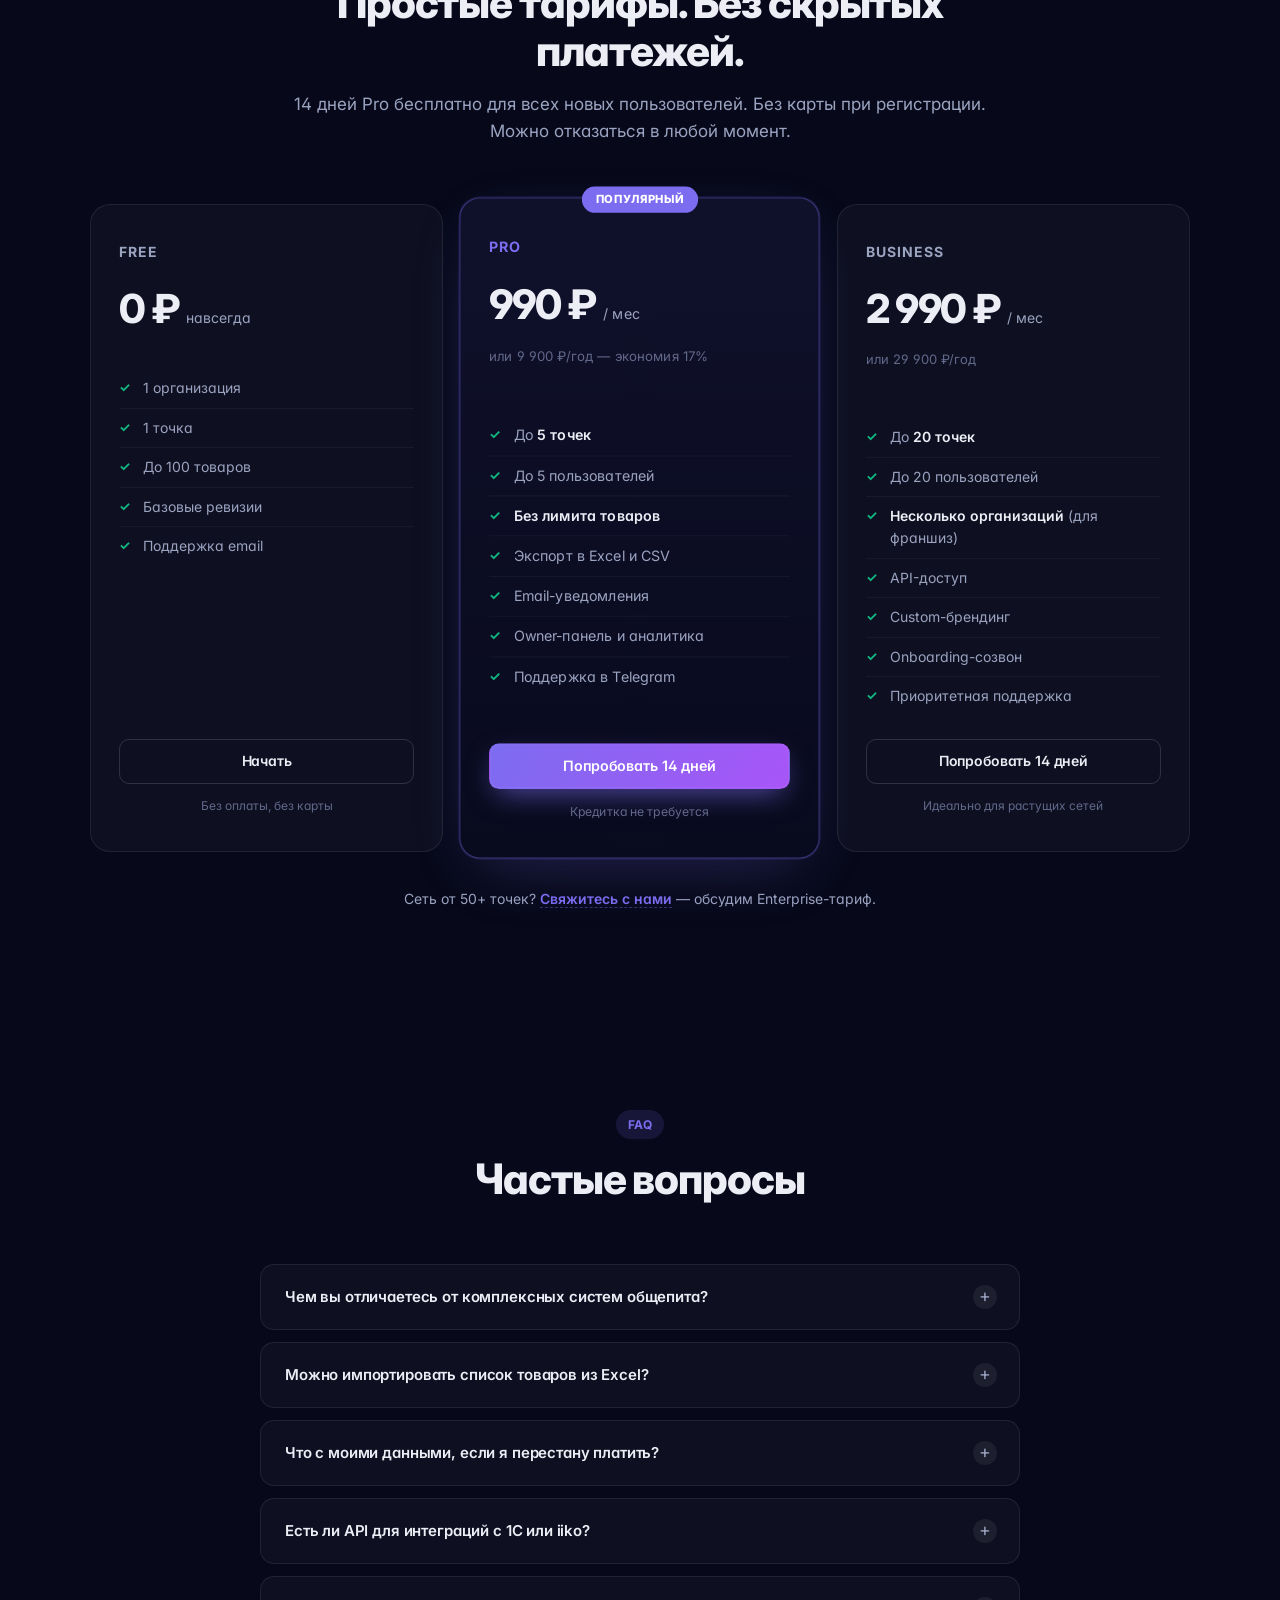
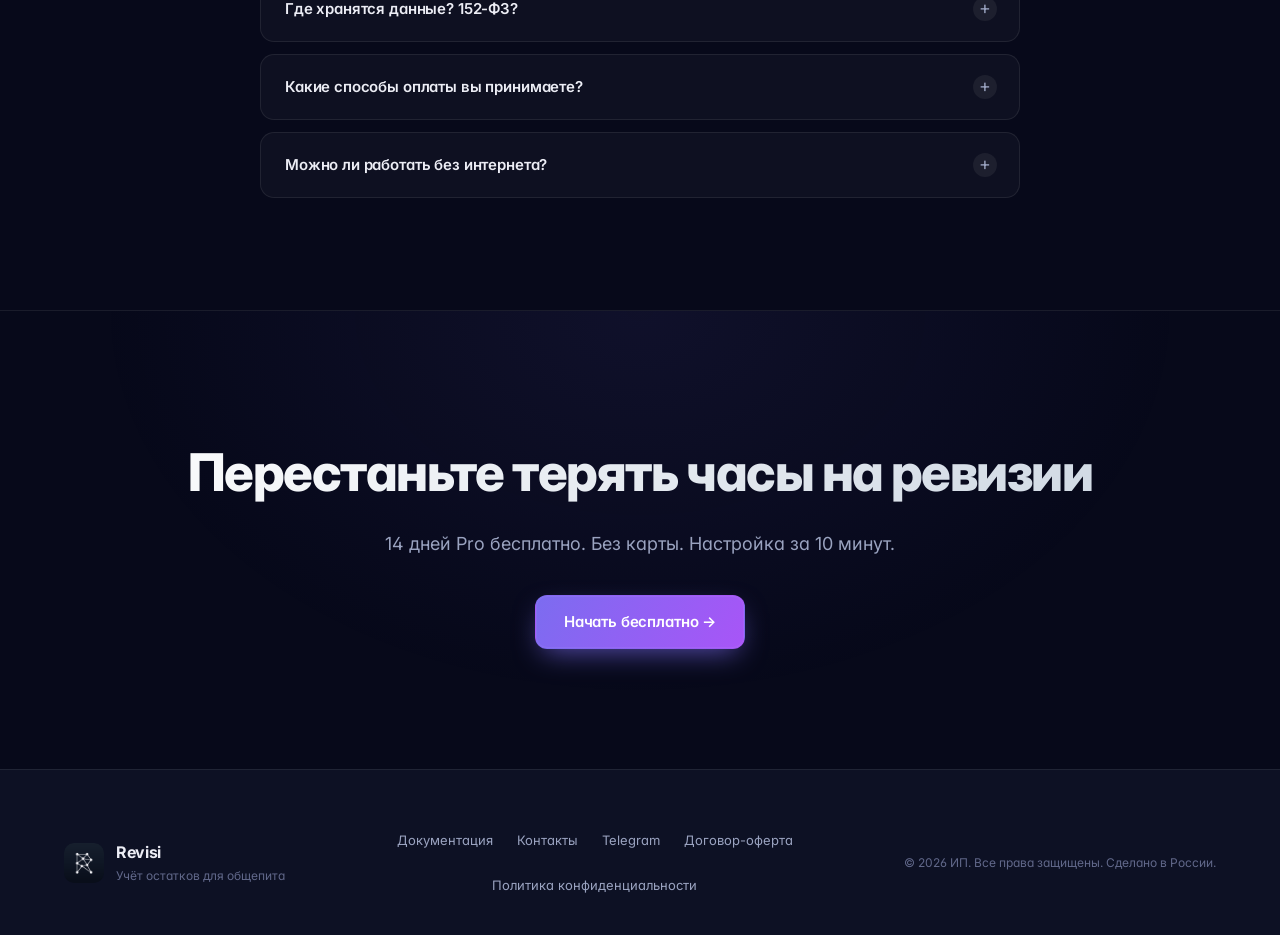
==== commit a8f4a2b4: "Landing: replace emoji decorations with inline SVG icons Generic iOS emojis (📓 📊 🏗️ 📱 🔄 ⚡ 📤 👥 🚀) on " ====
--- a/static/landing/index.html
+++ b/static/landing/index.html
@@ -10,7 +10,7 @@
 <link rel="preconnect" href="https://fonts.googleapis.com">
 <link rel="preconnect" href="https://fonts.gstatic.com" crossorigin>
 <link href="https://fonts.googleapis.com/css2?family=Inter:wght@400;500;600;700;800&display=swap" rel="stylesheet">
-<link rel="stylesheet" href="/static/landing/styles.css?v=2">
+<link rel="stylesheet" href="/static/landing/styles.css?v=4">
 </head>
 <body>
 
@@ -157,17 +157,23 @@
 
     <div class="problem-cards">
       <div class="problem-card">
-        <div class="problem-icon">📓</div>
+        <div class="problem-icon" aria-hidden="true">
+          <svg viewBox="0 0 24 24" fill="none" stroke="currentColor" stroke-width="1.7" stroke-linecap="round" stroke-linejoin="round"><path d="M4 4.5A2.5 2.5 0 0 1 6.5 2H20v20H6.5A2.5 2.5 0 0 1 4 19.5z"/><path d="M8 7h8M8 11h8M8 15h5"/><path d="M4 19.5A2.5 2.5 0 0 1 6.5 17H20"/></svg>
+        </div>
         <h3>Тетрадка с ошибками</h3>
         <p>Линейный персонал считает на коленке, цифры переписывают трижды. К утру владелец не понимает, где недостача — в подсчёте или в реальности.</p>
       </div>
       <div class="problem-card">
-        <div class="problem-icon">📊</div>
+        <div class="problem-icon" aria-hidden="true">
+          <svg viewBox="0 0 24 24" fill="none" stroke="currentColor" stroke-width="1.7" stroke-linecap="round" stroke-linejoin="round"><path d="M3 3v18h18"/><rect x="7" y="13" width="3" height="5"/><rect x="12" y="9" width="3" height="9"/><rect x="17" y="6" width="3" height="12"/></svg>
+        </div>
         <h3>Excel рассинхронизирован</h3>
         <p>У каждой точки своя версия таблицы. Кто-то правит на ноуте, кто-то на телефоне, версии расходятся, файл теряется в почте.</p>
       </div>
       <div class="problem-card">
-        <div class="problem-icon">🏗️</div>
+        <div class="problem-icon" aria-hidden="true">
+          <svg viewBox="0 0 24 24" fill="none" stroke="currentColor" stroke-width="1.7" stroke-linecap="round" stroke-linejoin="round"><path d="M14.7 6.3a1 1 0 0 0 0 1.4l1.6 1.6a1 1 0 0 0 1.4 0l3.77-3.77a6 6 0 0 1-7.94 7.94l-6.91 6.91a2.12 2.12 0 0 1-3-3l6.91-6.91a6 6 0 0 1 7.94-7.94l-3.76 3.76z"/></svg>
+        </div>
         <h3>Комплексные системы — перебор</h3>
         <p>Полнофункциональные системы для общепита: внедрение пара недель, обучение персонала, цена в разы выше. Для 2-5 точек — это слишком тяжёлый инструмент.</p>
       </div>
@@ -186,32 +192,44 @@
 
     <div class="feature-grid">
       <div class="feature">
-        <div class="feature-icon">📱</div>
+        <div class="feature-icon" aria-hidden="true">
+          <svg viewBox="0 0 24 24" fill="none" stroke="currentColor" stroke-width="1.7" stroke-linecap="round" stroke-linejoin="round"><rect x="7" y="2" width="10" height="20" rx="2"/><path d="M11 18h2"/></svg>
+        </div>
         <h3>Mobile-first</h3>
         <p>Считаете прямо у стеллажа: открыли приложение, ввели остатки, перешли к следующей позиции. Никакого «сначала на бумагу, потом в компьютер».</p>
       </div>
       <div class="feature">
-        <div class="feature-icon">🔄</div>
+        <div class="feature-icon" aria-hidden="true">
+          <svg viewBox="0 0 24 24" fill="none" stroke="currentColor" stroke-width="1.7" stroke-linecap="round" stroke-linejoin="round"><path d="M3 12a9 9 0 0 1 15.5-6.3L21 8"/><path d="M21 3v5h-5"/><path d="M21 12a9 9 0 0 1-15.5 6.3L3 16"/><path d="M3 21v-5h5"/></svg>
+        </div>
         <h3>Все точки в одном экране</h3>
         <p>2-3 кафе синхронизируются в реальном времени. Видите остатки и недостачи по сети, не звоня каждому управляющему.</p>
       </div>
       <div class="feature">
-        <div class="feature-icon">⚡</div>
+        <div class="feature-icon" aria-hidden="true">
+          <svg viewBox="0 0 24 24" fill="none" stroke="currentColor" stroke-width="1.7" stroke-linecap="round" stroke-linejoin="round"><path d="M13 2 3 14h9l-1 8 10-12h-9l1-8z"/></svg>
+        </div>
         <h3>Расхождения мгновенно</h3>
         <p>Система сравнивает плановые и фактические остатки автоматически. Сразу видно, где списания подозрительные.</p>
       </div>
       <div class="feature">
-        <div class="feature-icon">📤</div>
+        <div class="feature-icon" aria-hidden="true">
+          <svg viewBox="0 0 24 24" fill="none" stroke="currentColor" stroke-width="1.7" stroke-linecap="round" stroke-linejoin="round"><path d="M14 3v4a1 1 0 0 0 1 1h4"/><path d="M17 21H7a2 2 0 0 1-2-2V5a2 2 0 0 1 2-2h7l5 5v11a2 2 0 0 1-2 2z"/><path d="M9 13l3-3 3 3M12 10v7"/></svg>
+        </div>
         <h3>Экспорт в Excel</h3>
         <p>Любую ревизию выгружаете в .xlsx или .csv для бухгалтерии и поставщиков. История хранится навсегда.</p>
       </div>
       <div class="feature">
-        <div class="feature-icon">👥</div>
+        <div class="feature-icon" aria-hidden="true">
+          <svg viewBox="0 0 24 24" fill="none" stroke="currentColor" stroke-width="1.7" stroke-linecap="round" stroke-linejoin="round"><path d="M16 21v-2a4 4 0 0 0-4-4H5a4 4 0 0 0-4 4v2"/><circle cx="8.5" cy="7" r="4"/><path d="M23 21v-2a4 4 0 0 0-3-3.87"/><path d="M16 3.13a4 4 0 0 1 0 7.75"/></svg>
+        </div>
         <h3>Доступы для персонала</h3>
         <p>Управляющий, повар, бухгалтер — у каждого свой логин и свои права. История действий — кто, когда, что считал.</p>
       </div>
       <div class="feature">
-        <div class="feature-icon">🚀</div>
+        <div class="feature-icon" aria-hidden="true">
+          <svg viewBox="0 0 24 24" fill="none" stroke="currentColor" stroke-width="1.7" stroke-linecap="round" stroke-linejoin="round"><path d="M21 3c-1 9-6 14-15 15l-3-6 6-3 3-3 6-3z"/><path d="M9 15l-6-3"/><circle cx="14" cy="10" r="1.5"/></svg>
+        </div>
         <h3>Без обучения</h3>
         <p>Интерфейс понятен повару, не только бухгалтеру. Линейный персонал начинает считать без инструкций.</p>
       </div>
--- a/static/landing/styles.css
+++ b/static/landing/styles.css
@@ -543,9 +543,15 @@
   transform: translateY(-2px);
 }
 .problem-icon {
-  font-size: 36px;
+  width: 48px; height: 48px;
+  border-radius: 12px;
+  display: inline-flex; align-items: center; justify-content: center;
+  background: linear-gradient(135deg, rgba(239, 68, 68, 0.14), rgba(239, 68, 68, 0.04));
+  border: 1px solid rgba(239, 68, 68, 0.22);
+  color: #fca5a5;
   margin-bottom: 18px;
 }
+.problem-icon svg { width: 24px; height: 24px; }
 .problem-card h3 {
   font-size: 19px;
   font-weight: 700;
@@ -584,9 +590,15 @@
   background: rgba(255, 255, 255, 0.04);
 }
 .feature-icon {
-  font-size: 32px;
-  margin-bottom: 16px;
-}
+  width: 48px; height: 48px;
+  border-radius: 12px;
+  display: inline-flex; align-items: center; justify-content: center;
+  background: linear-gradient(135deg, rgba(124, 108, 240, 0.18), rgba(168, 85, 247, 0.06));
+  border: 1px solid rgba(124, 108, 240, 0.28);
+  color: #c4b5fd;
+  margin-bottom: 18px;
+}
+.feature-icon svg { width: 24px; height: 24px; }
 .feature h3 {
   font-size: 18px;
   font-weight: 700;
@@ -984,3 +996,96 @@
   .footer-inner { grid-template-columns: 1fr; text-align: center; }
   .footer-meta { text-align: center; }
 }
+
+/* ═══════════════════════════════════════
+   Аккуратная мобилка: один общий блок,
+   чтобы всё помещалось без горизонтального скролла
+   ═══════════════════════════════════════ */
+@media (max-width: 720px) {
+  /* Контейнер ближе к краям */
+  .container { padding: 0 18px; }
+
+  /* Навигация */
+  .nav-inner { padding: 14px 18px; gap: 12px; }
+  .logo { font-size: 18px; gap: 8px; }
+  .logo-img { width: 34px; height: 34px; }
+  .nav-actions { gap: 8px; }
+  .nav-actions .btn { padding: 9px 14px; font-size: 13px; }
+
+  /* Hero */
+  .hero { padding: 36px 0 56px; }
+  .hero-inner { gap: 36px; }
+  .hero h1 { font-size: clamp(30px, 8vw, 44px); margin-bottom: 18px; }
+  .hero-sub { font-size: 16px; margin-bottom: 26px; }
+  .hero-badge { font-size: 12px; padding: 5px 12px; margin-bottom: 18px; }
+  .hero-cta { gap: 10px; margin-bottom: 24px; }
+  .hero-cta .btn-lg { width: 100%; justify-content: center; padding: 14px 20px; }
+  .hero-meta { font-size: 12px; gap: 14px; }
+  .phone { width: min(260px, 78vw); }
+  .phone-screen { height: clamp(420px, 110vw, 520px); }
+
+  /* Section heads */
+  .section-head { margin-bottom: 36px; }
+  .section-head h2 { font-size: clamp(26px, 6.5vw, 34px); }
+  .section-head p { font-size: 15px; }
+
+  /* Sections: тиже паддинги */
+  .stats-section { padding: 36px 0; }
+  .problems, .features, .how, .compare, .pricing, .faq { padding: 56px 0; }
+  .final-cta { padding: 64px 0; }
+
+  /* Карточки фич/проблем */
+  .feature, .problem-card { padding: 22px; }
+  .feature h3, .problem-card h3 { font-size: 17px; }
+
+  /* Stats покрупнее, чтоб числа читались */
+  .stat-num { font-size: 30px; }
+  .stat-cap { font-size: 13px; }
+
+  /* Compare-таблица скроллится горизонтально — оставляем, но добавим
+     намёк, что её можно тянуть */
+  .compare-table-wrap { position: relative; }
+  .compare-table-wrap::after {
+    content: "← →";
+    position: absolute; top: 6px; right: 10px;
+    color: var(--text-faint); font-size: 11px; letter-spacing: 4px;
+    pointer-events: none;
+  }
+  .compare-table th, .compare-table td { padding: 14px 12px; font-size: 13px; }
+
+  /* Прайсинг */
+  .pricing-grid { gap: 18px; }
+  .plan { padding: 28px 22px; }
+
+  /* FAQ-кнопки — больше тач-таргет */
+  .faq-item summary { padding: 18px 50px 18px 18px; font-size: 14px; }
+  .faq-body { padding: 0 18px 18px; font-size: 14px; }
+
+  /* Final CTA */
+  .final-cta h2 { font-size: clamp(26px, 7vw, 36px); }
+  .final-cta p { font-size: 15px; margin-bottom: 24px; }
+  .final-cta .hero-cta { justify-content: center; }
+
+  /* Footer */
+  .footer { padding: 40px 0 28px; }
+  .footer-inner { gap: 24px; }
+  .footer-links { flex-wrap: wrap; justify-content: center; gap: 14px; }
+}
+
+@media (max-width: 420px) {
+  .container { padding: 0 14px; }
+  .nav-inner { padding: 12px 14px; }
+  .hero h1 { font-size: 28px; }
+  .phone { width: 240px; }
+  .phone-screen { height: 460px; }
+  .section-head h2 { font-size: 24px; }
+  .feature, .problem-card { padding: 18px; }
+  .stat-num { font-size: 26px; }
+}
+
+/* Облегчаем фон на мобиле: тяжёлый blur на слабых устройствах тормозит */
+@media (max-width: 720px) {
+  .bg-blob { filter: blur(60px); opacity: 0.42; }
+  .bg-blob.b4 { display: none; }            /* четвёртый блоб лишний на мобиле */
+  .bg-fx::before { background-size: 40px 40px; }
+}
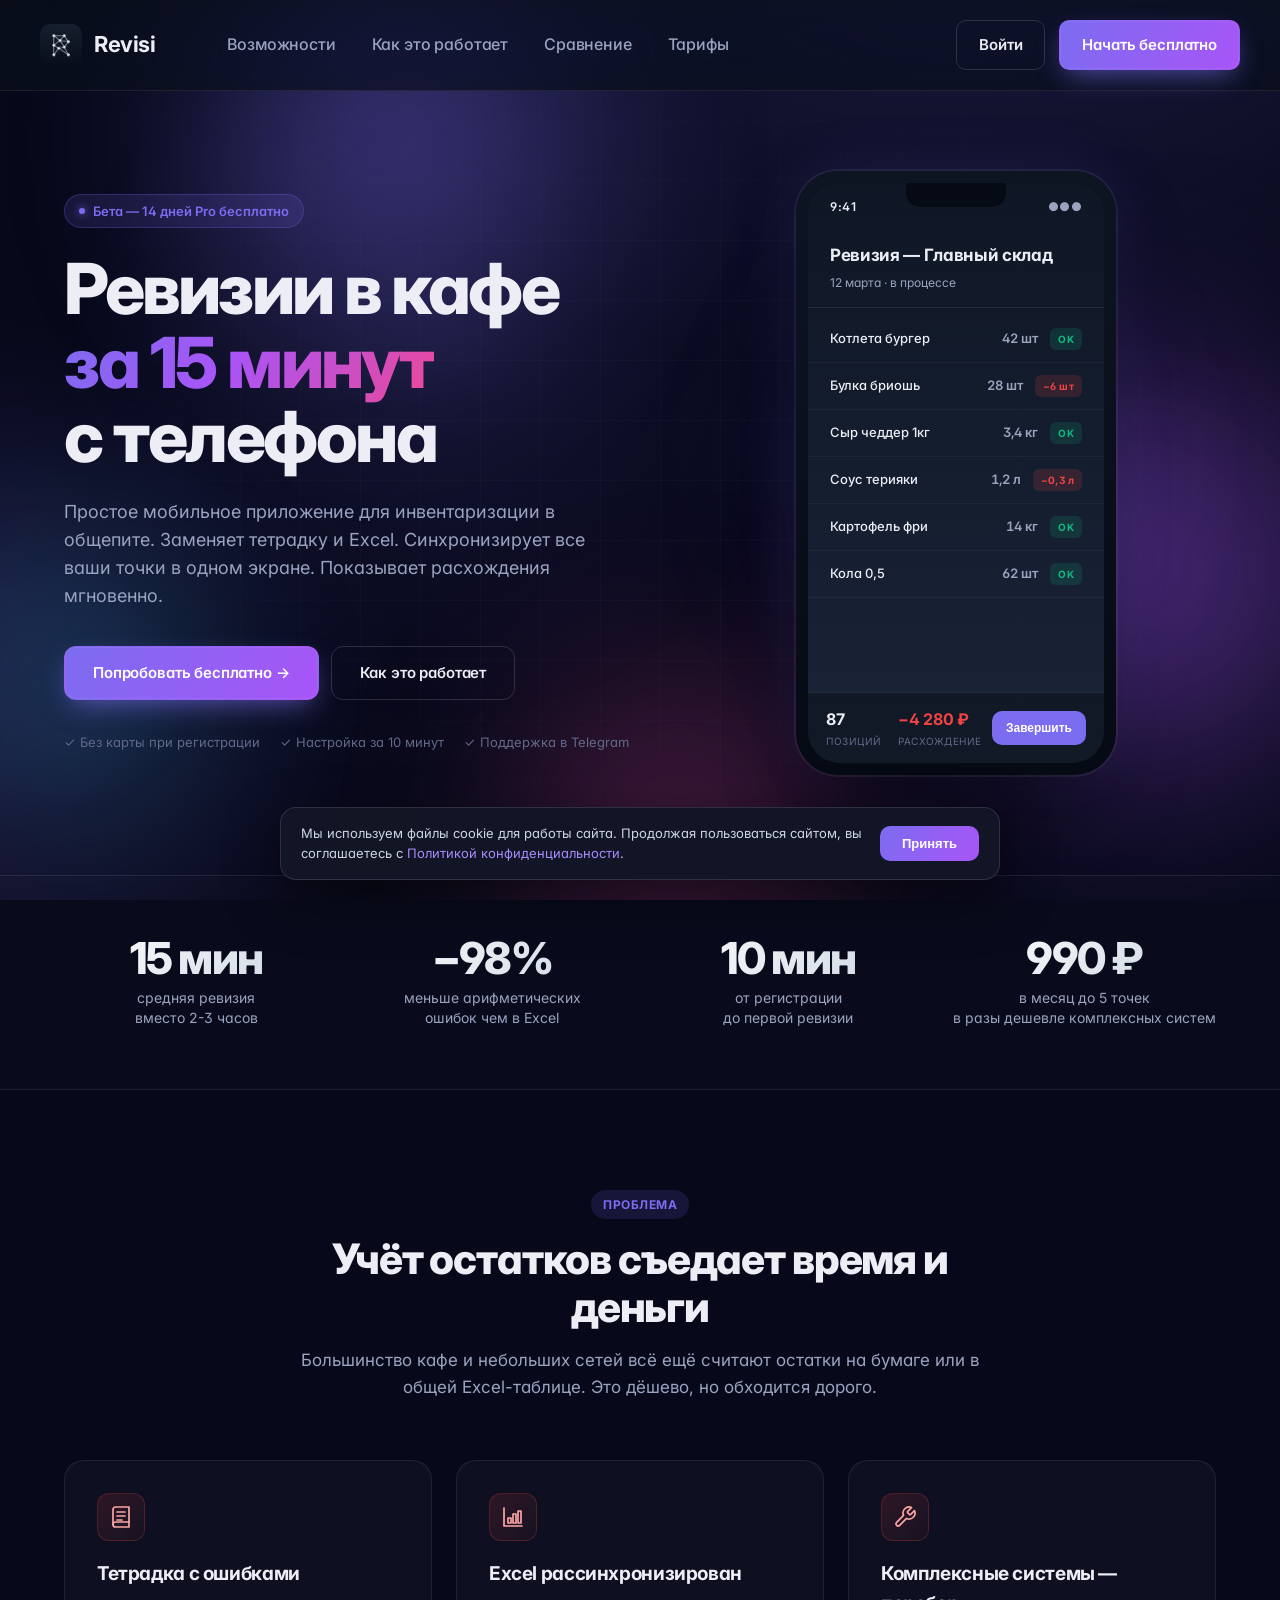
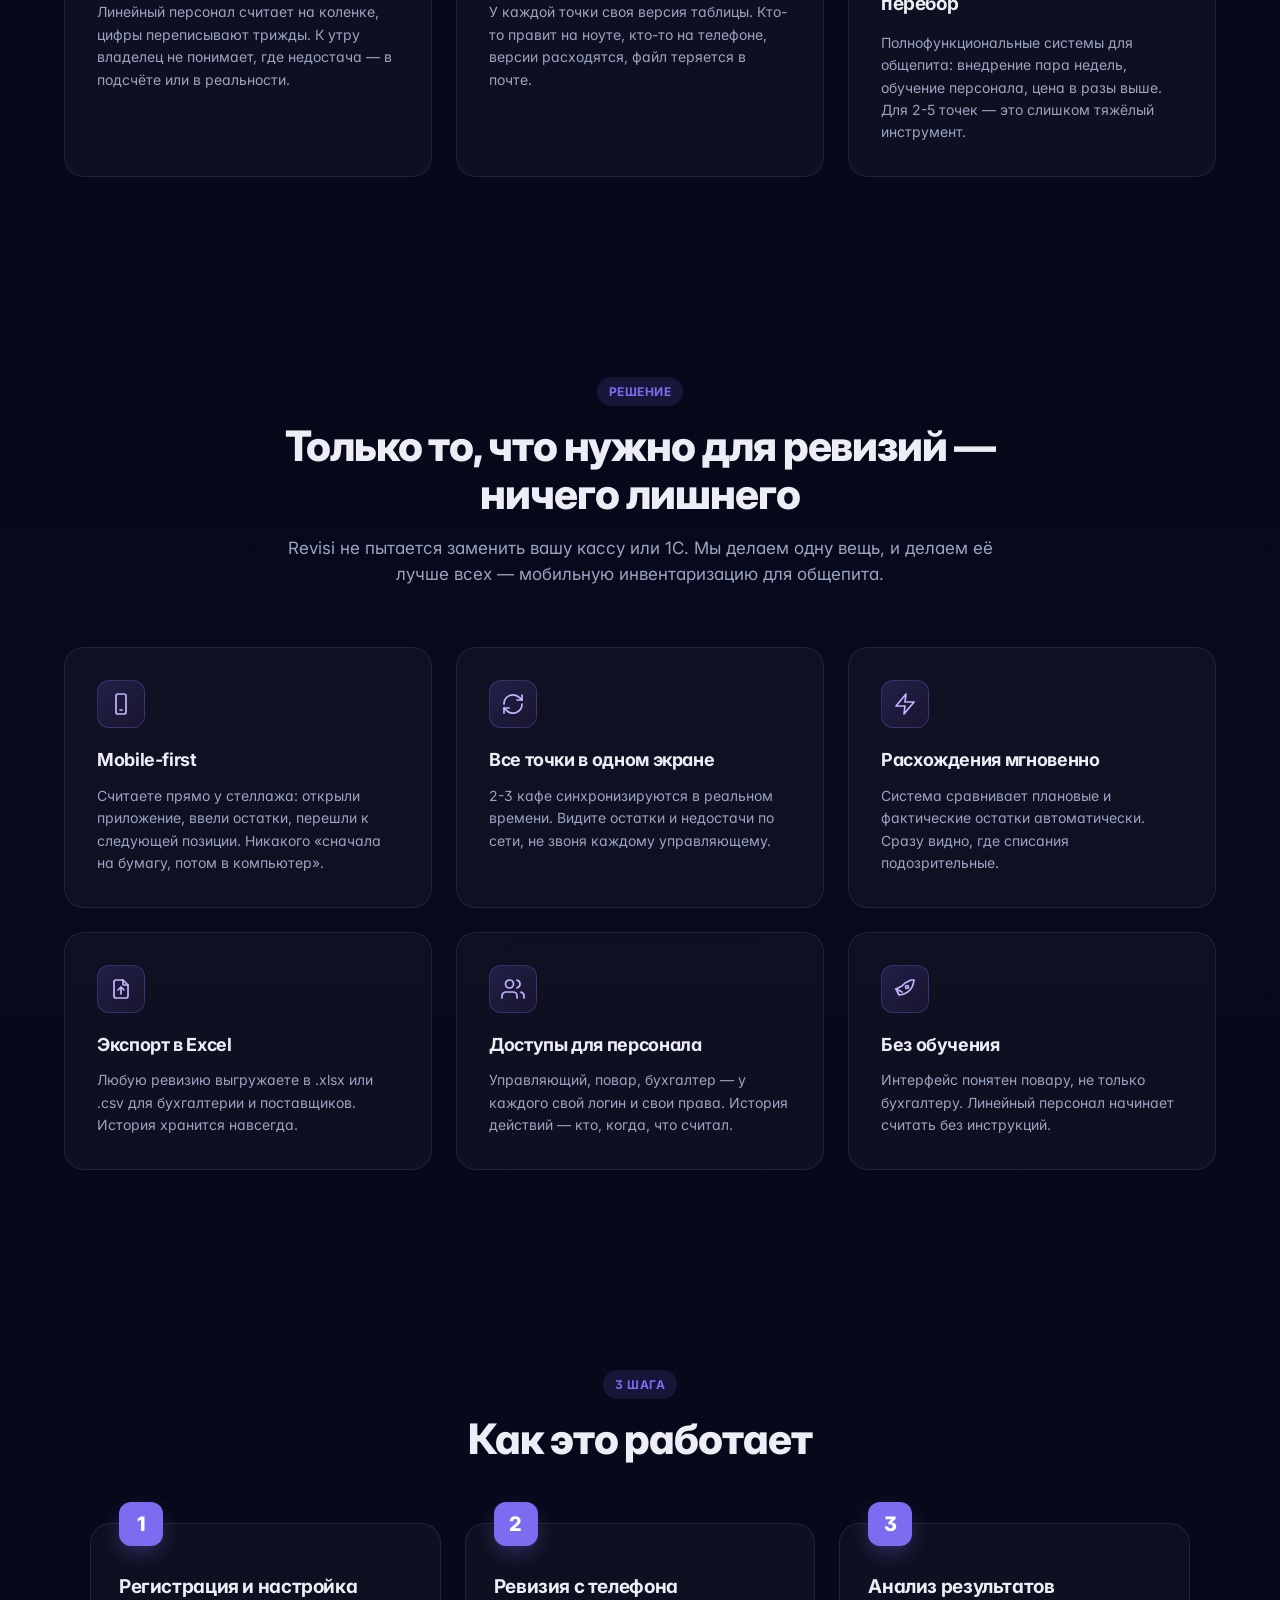
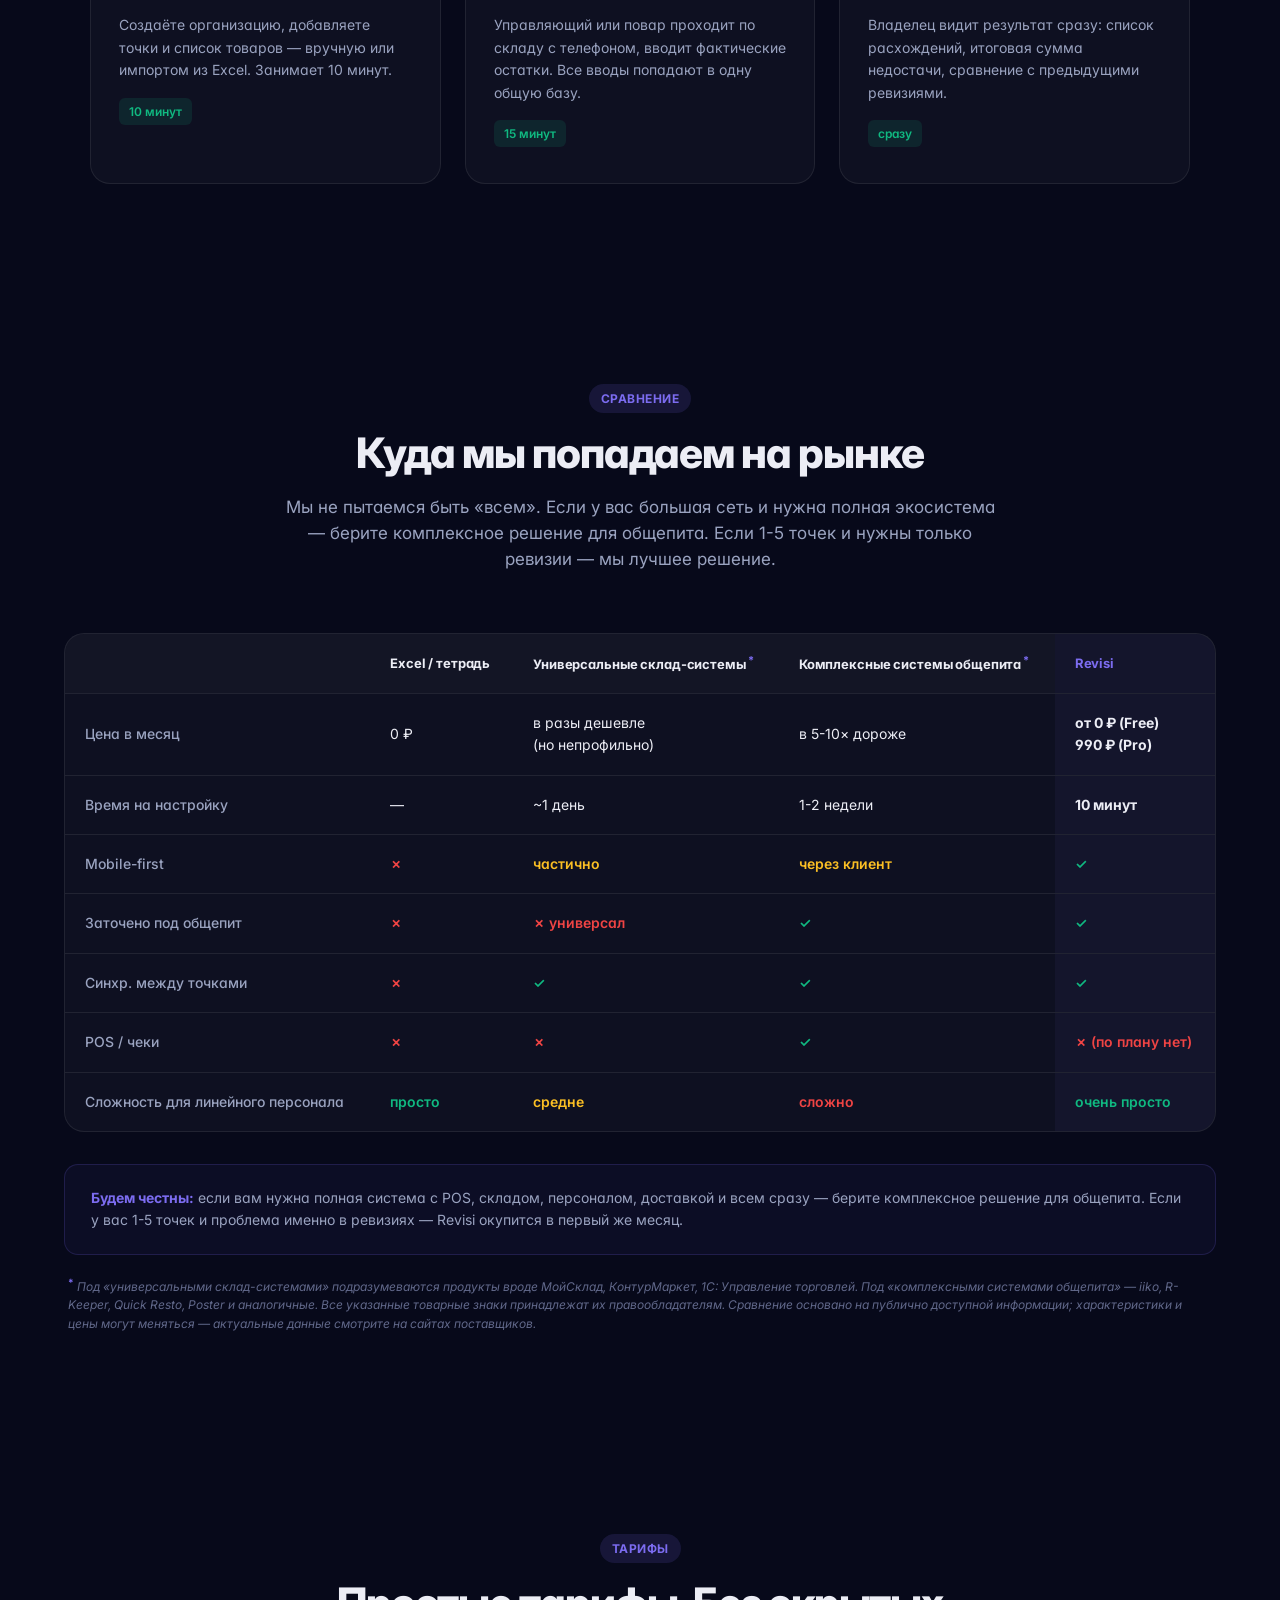
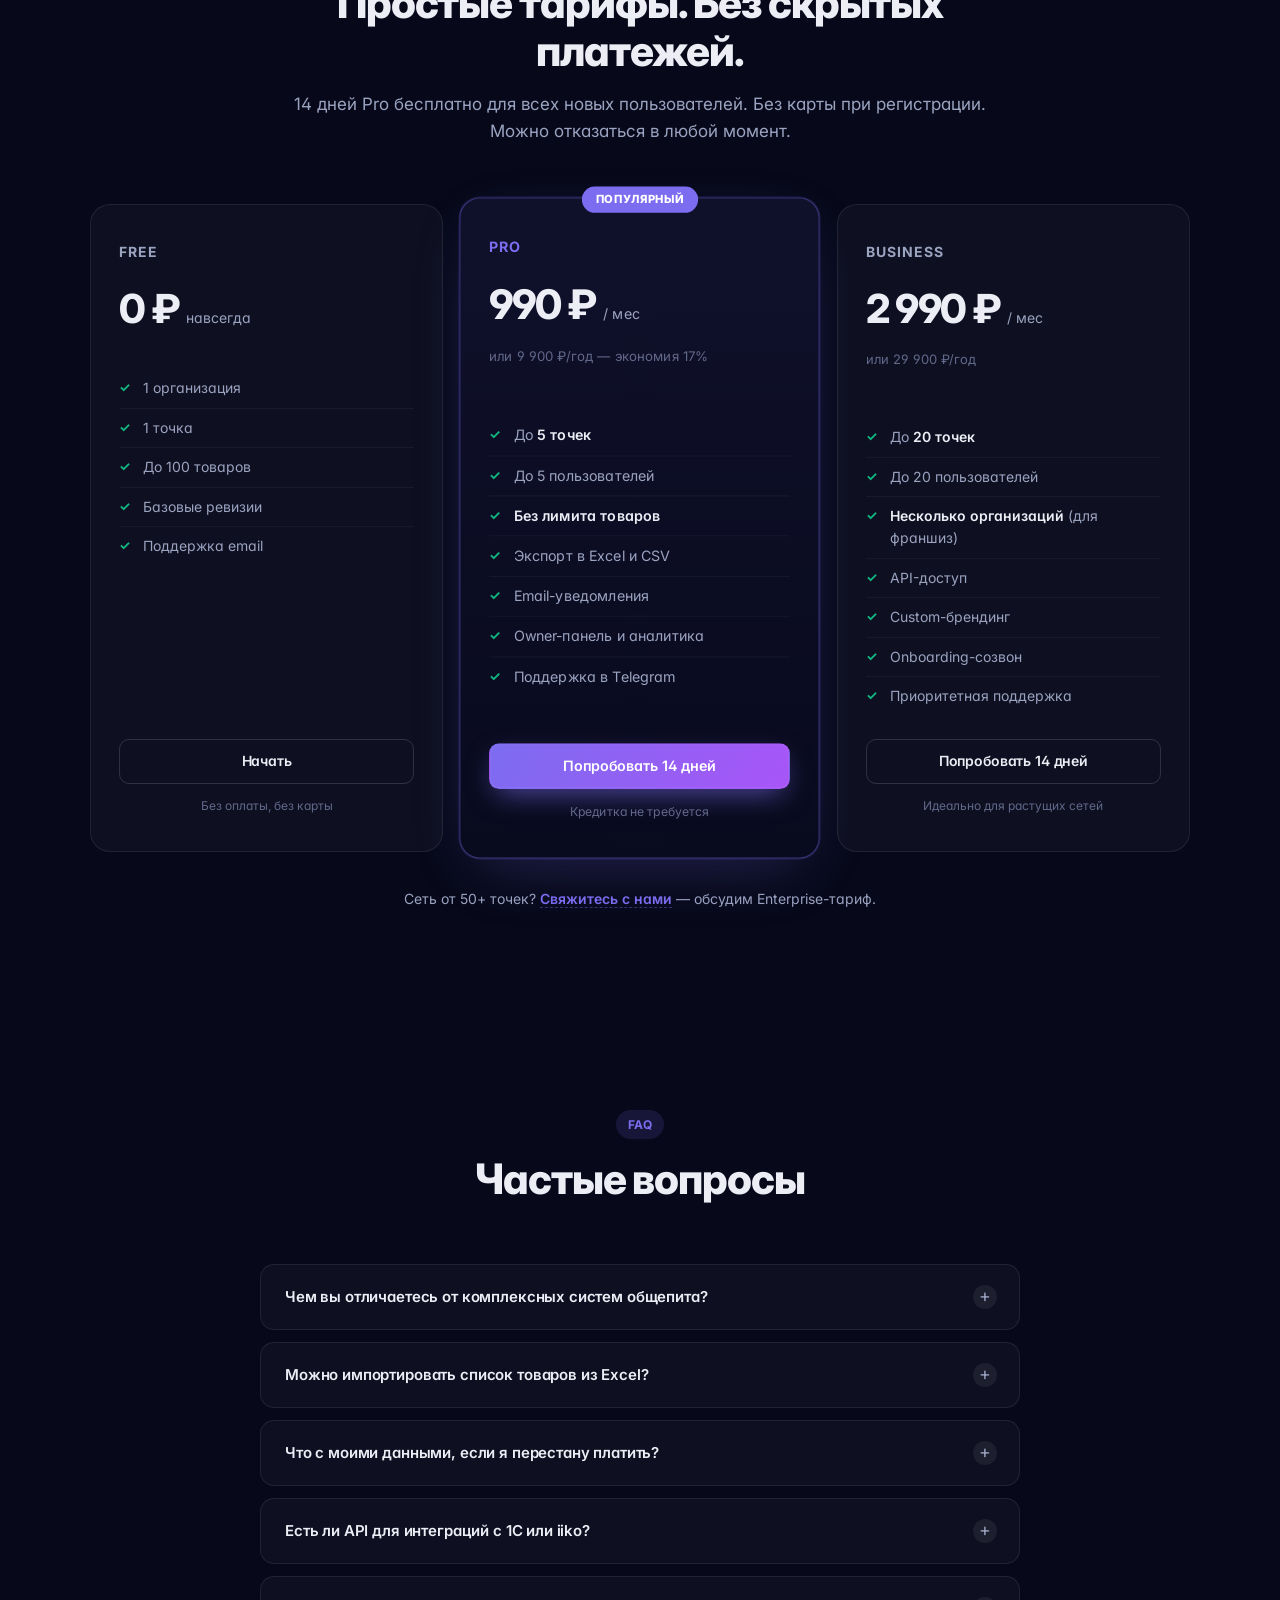
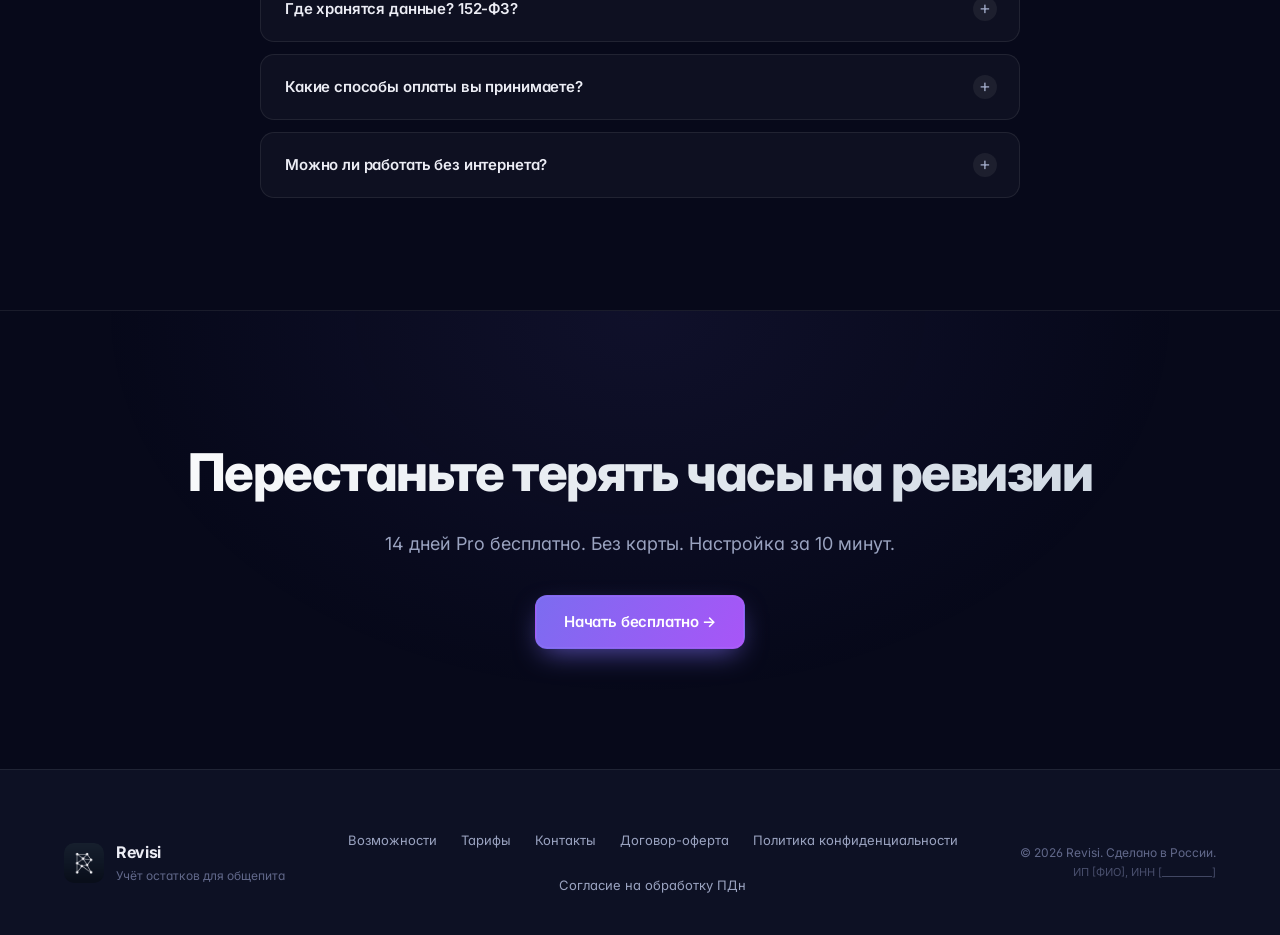
==== commit 8522552e: "Landing polish + legal docs (152-ФЗ): fix dead buttons, add Privacy/Terms/Consent Landing: - Fixed a" ====
--- a/static/landing/index.html
+++ b/static/landing/index.html
@@ -371,7 +371,7 @@
     </div>
 
     <div class="pricing-extra">
-      Сеть от 50+ точек? <a href="#">Свяжитесь с нами</a> — обсудим Enterprise-тариф.
+      Сеть от 50+ точек? <a href="mailto:info@revisi.ru">Свяжитесь с нами</a> — обсудим Enterprise-тариф.
     </div>
   </div>
 </section>
@@ -437,17 +437,35 @@
       </div>
     </div>
     <div class="footer-links">
-      <a href="#">Документация</a>
-      <a href="#">Контакты</a>
-      <a href="#">Telegram</a>
-      <a href="#">Договор-оферта</a>
-      <a href="#">Политика конфиденциальности</a>
+      <a href="#features">Возможности</a>
+      <a href="#pricing">Тарифы</a>
+      <a href="mailto:info@revisi.ru">Контакты</a>
+      <a href="/terms">Договор-оферта</a>
+      <a href="/privacy">Политика конфиденциальности</a>
+      <a href="/consent">Согласие на обработку ПДн</a>
     </div>
     <div class="footer-meta">
-      © 2026 ИП. Все права защищены. Сделано в России.
+      © 2026 Revisi. Сделано в России.<br>
+      <span style="font-size:11px;opacity:0.7;">ИП [ФИО], ИНН [__________]</span>
     </div>
   </div>
 </footer>
+
+<!-- Cookie-уведомление -->
+<div id="cookie-banner" style="display:none;position:fixed;left:50%;bottom:20px;transform:translateX(-50%);
+     width:min(720px,calc(100vw - 32px));background:rgba(18,22,38,0.97);backdrop-filter:blur(14px);
+     border:1px solid rgba(255,255,255,0.12);border-radius:16px;padding:16px 20px;z-index:9999;
+     box-shadow:0 18px 50px rgba(0,0,0,0.5);display:flex;flex-wrap:wrap;align-items:center;gap:14px;
+     font-size:13px;color:#cfd4e3;line-height:1.5;">
+  <span style="flex:1;min-width:220px;">Мы используем файлы cookie для работы сайта. Продолжая пользоваться сайтом, вы соглашаетесь с
+    <a href="/privacy" style="color:#a78bfa;">Политикой конфиденциальности</a>.</span>
+  <button onclick="acceptCookies()" style="background:linear-gradient(120deg,#7c6cf0,#a855f7);color:#fff;
+    border:none;padding:10px 22px;border-radius:10px;font-weight:600;cursor:pointer;font-size:13px;">Принять</button>
+</div>
+<script>
+  function acceptCookies(){ try{localStorage.setItem('cookie_ok','1');}catch(e){} document.getElementById('cookie-banner').style.display='none'; }
+  (function(){ try{ if(!localStorage.getItem('cookie_ok')){ document.getElementById('cookie-banner').style.display='flex'; } }catch(e){ document.getElementById('cookie-banner').style.display='flex'; } })();
+</script>
 
 </body>
 </html>
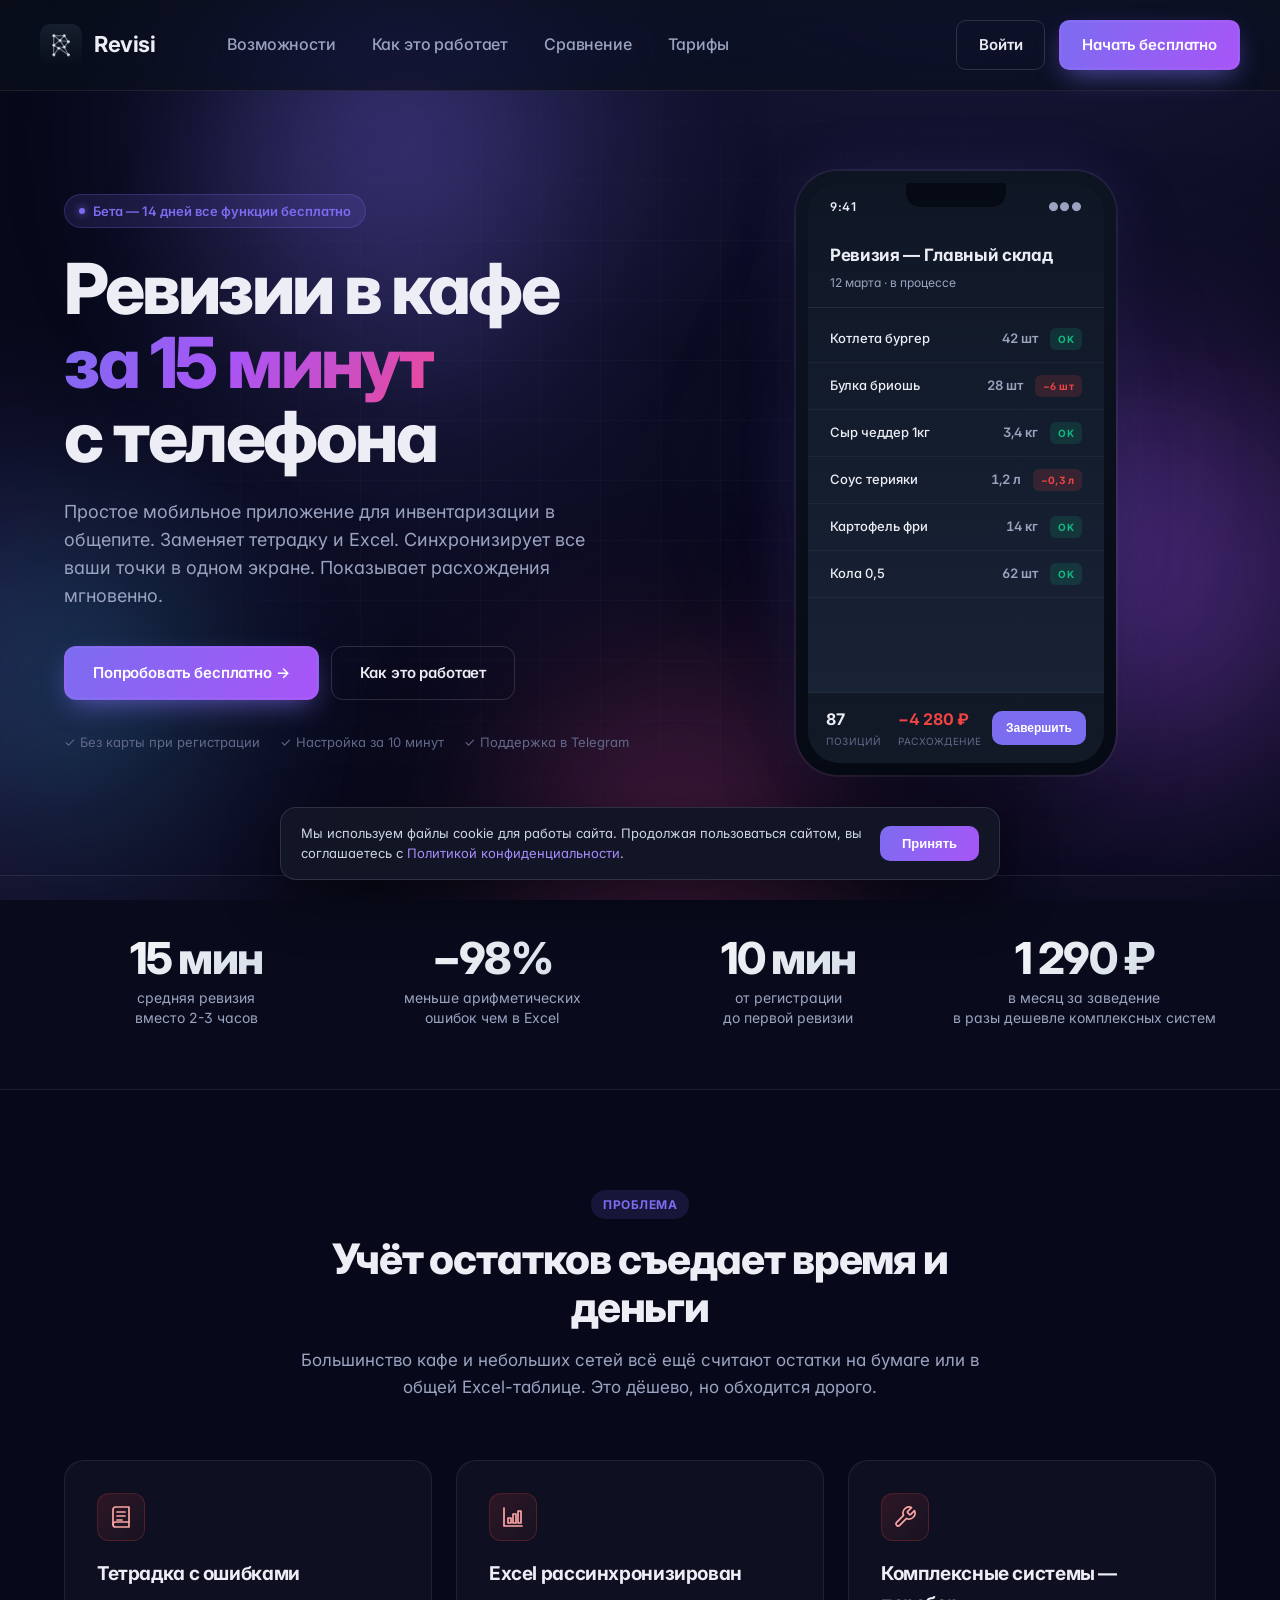
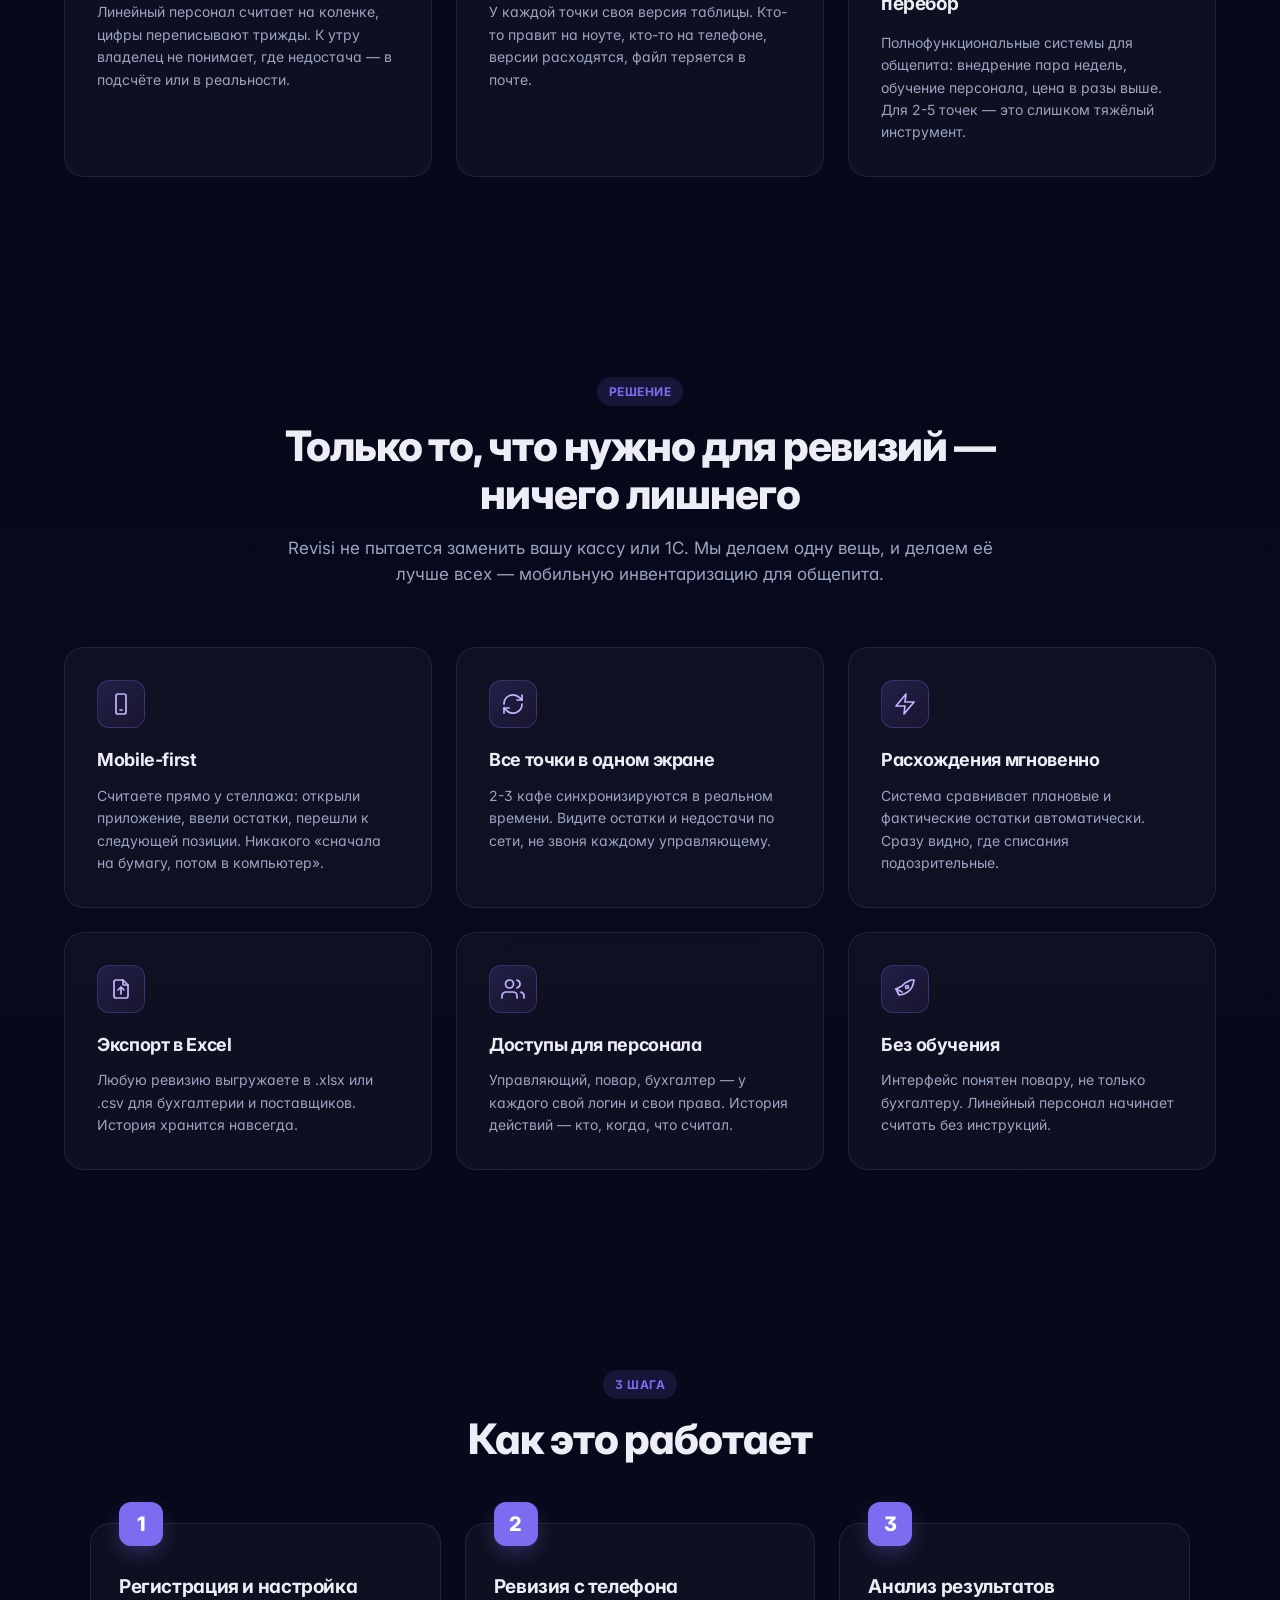
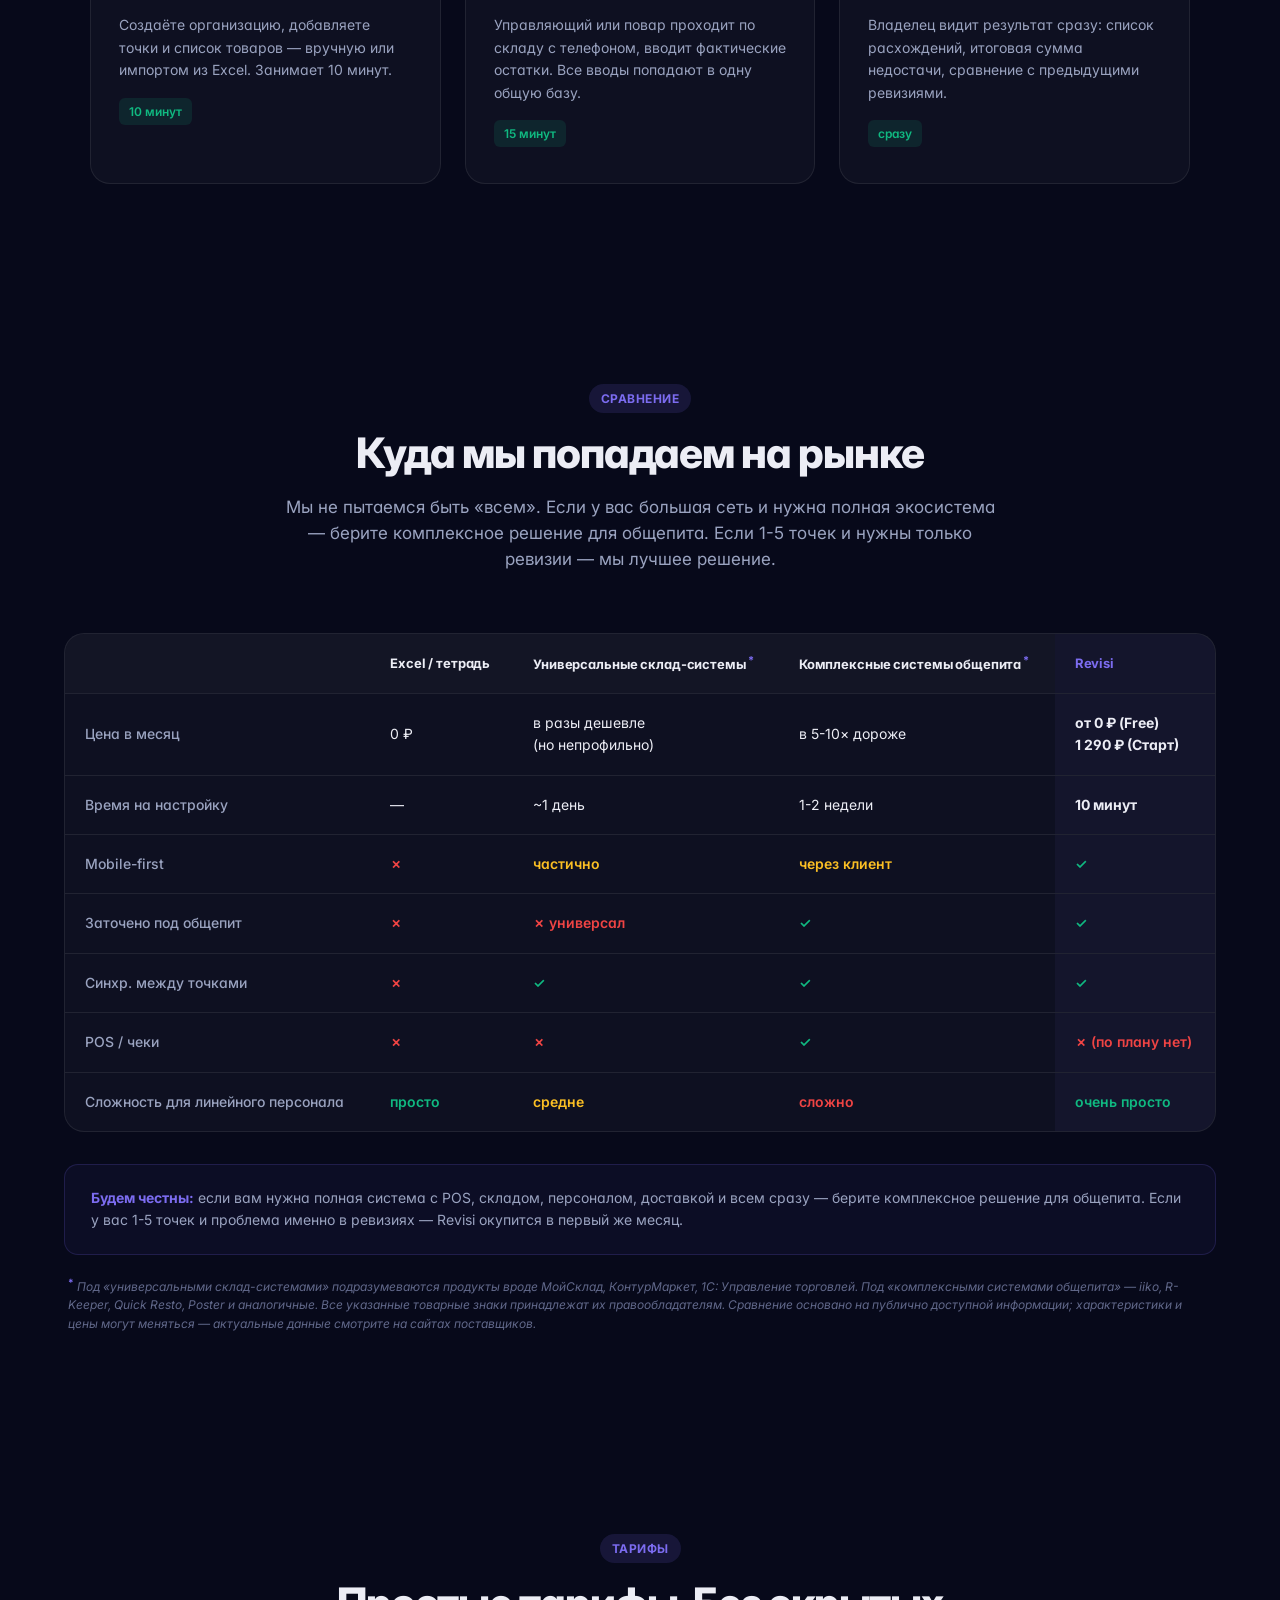
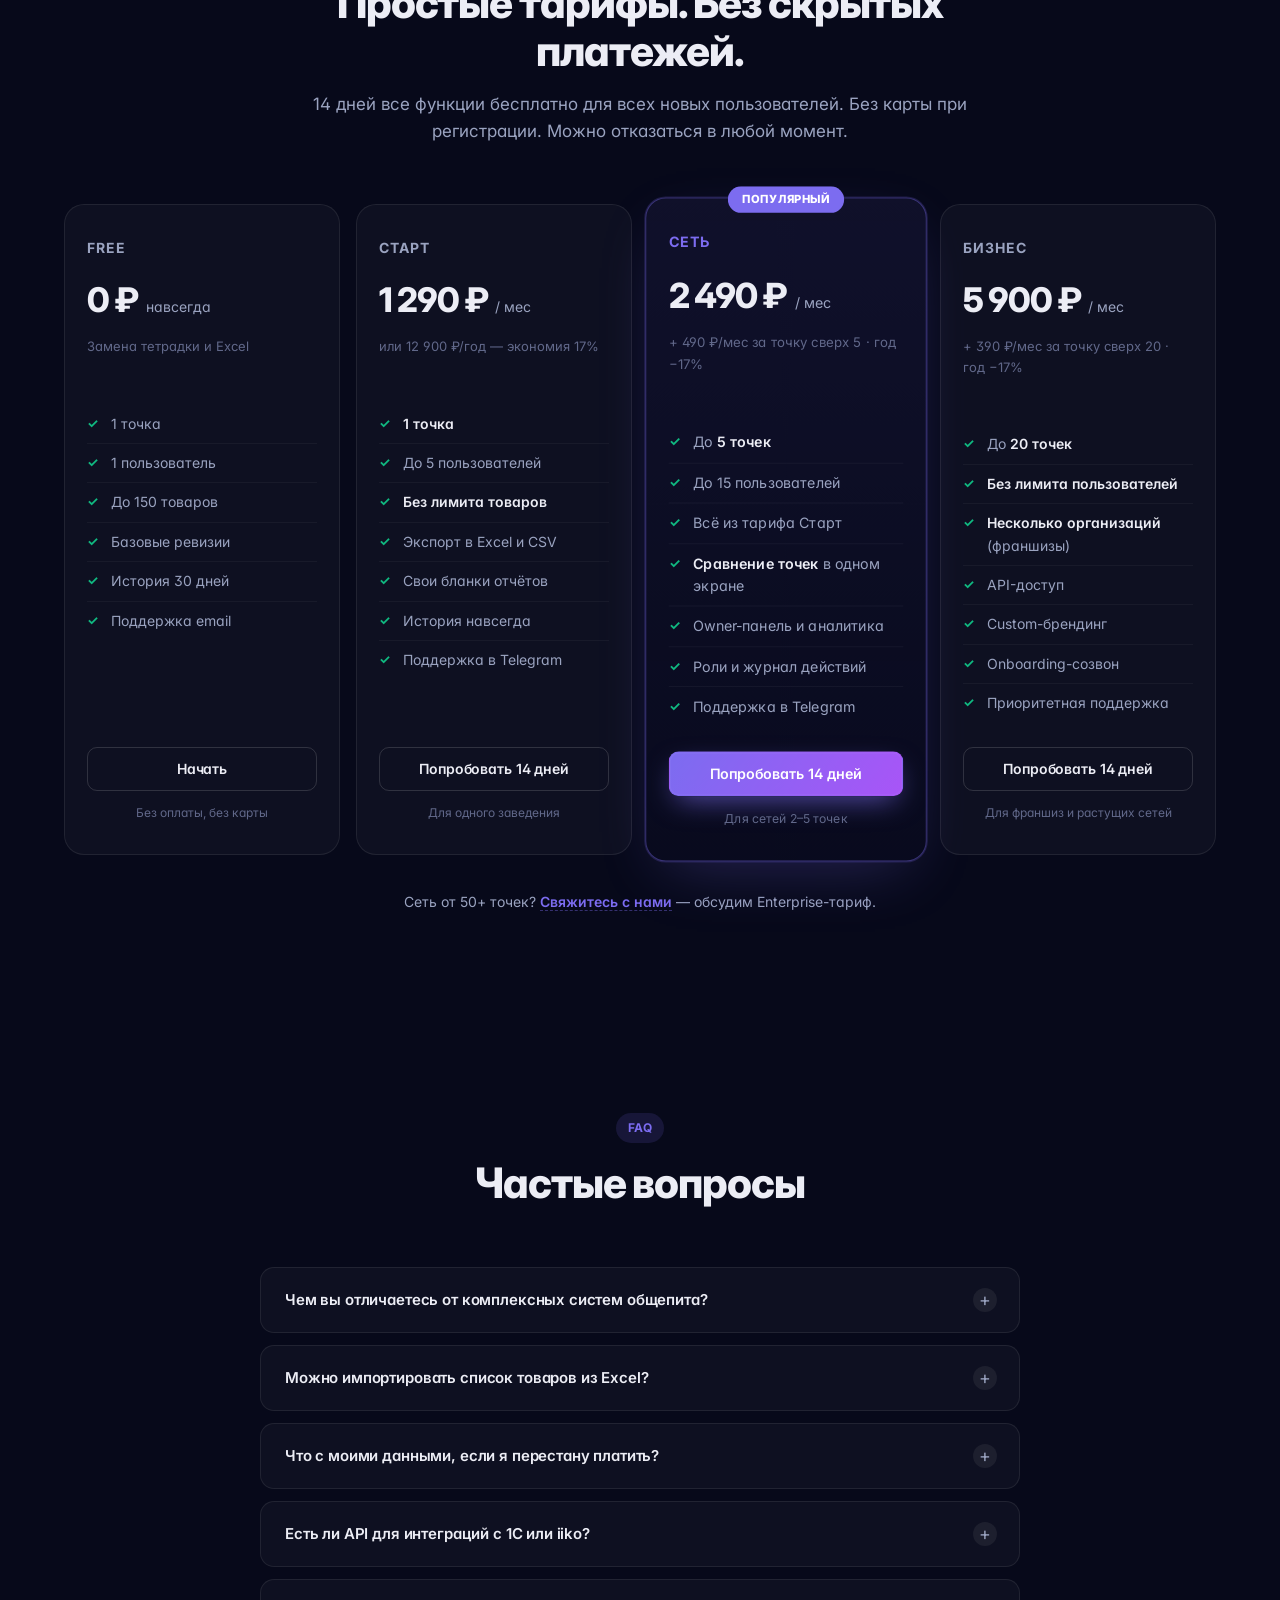
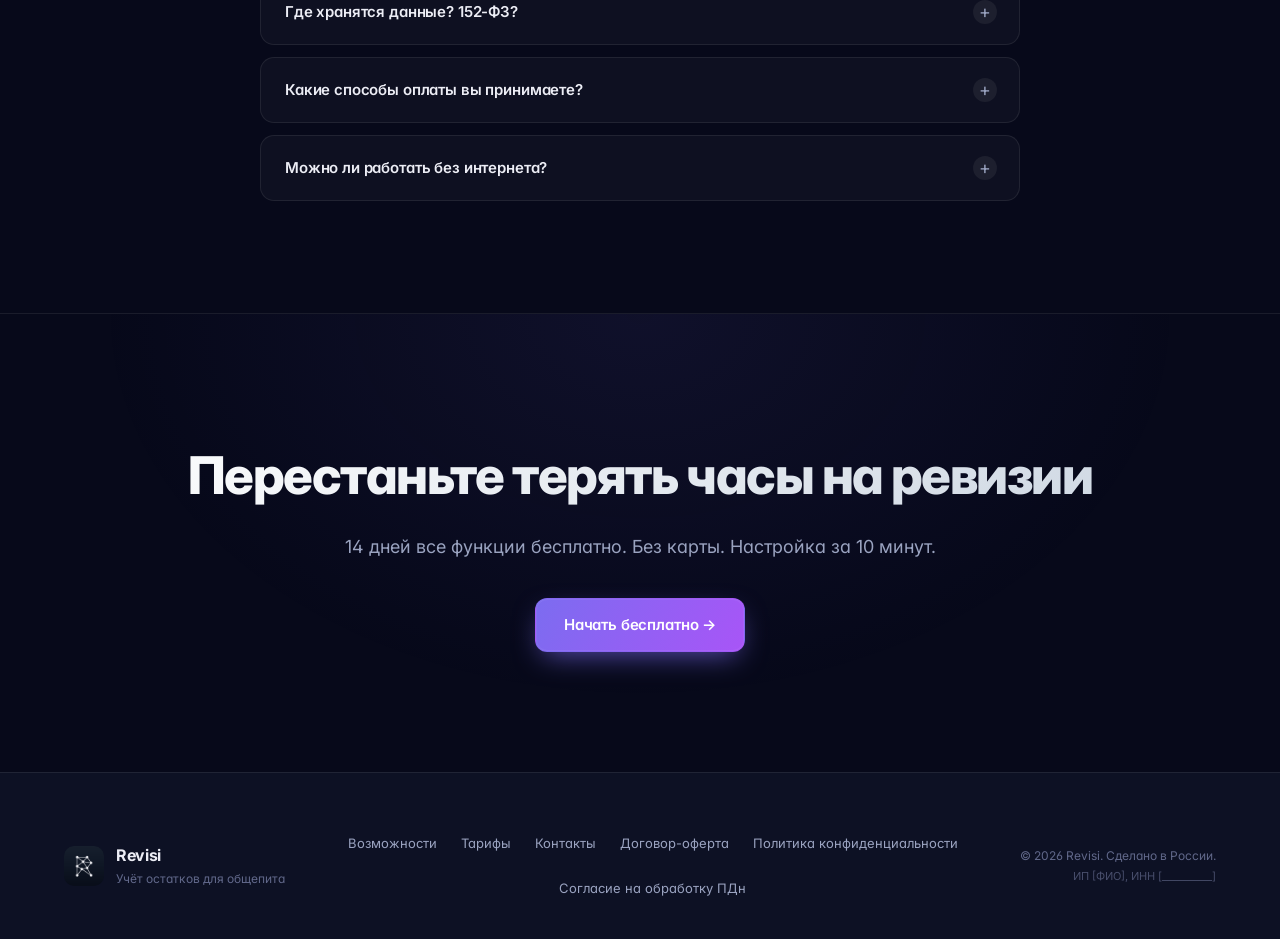
==== commit 03fa577e: "Landing: new pricing grid (Free / Старт / Сеть / Бизнес) after market analysis Repriced the tariffs " ====
--- a/static/landing/index.html
+++ b/static/landing/index.html
@@ -4,13 +4,13 @@
 <meta charset="UTF-8">
 <meta name="viewport" content="width=device-width, initial-scale=1.0">
 <title>Revisi — Ревизии в кафе за 15 минут с телефона</title>
-<meta name="description" content="Простое мобильное приложение для инвентаризации в кафе и сетях общепита. Замените тетрадку и Excel. Синхронизация между точками. От 990₽/мес.">
+<meta name="description" content="Простое мобильное приложение для инвентаризации в кафе и сетях общепита. Замените тетрадку и Excel. Синхронизация между точками. Бесплатный тариф, платные от 1 290 ₽/мес.">
 <link rel="icon" type="image/svg+xml" href="/static/icon.svg">
 <link rel="apple-touch-icon" sizes="180x180" href="/static/icon-180.png">
 <link rel="preconnect" href="https://fonts.googleapis.com">
 <link rel="preconnect" href="https://fonts.gstatic.com" crossorigin>
 <link href="https://fonts.googleapis.com/css2?family=Inter:wght@400;500;600;700;800&display=swap" rel="stylesheet">
-<link rel="stylesheet" href="/static/landing/styles.css?v=4">
+<link rel="stylesheet" href="/static/landing/styles.css?v=5">
 </head>
 <body>
 
@@ -47,7 +47,7 @@
   <div class="container hero-inner">
     <div class="hero-text">
       <div class="hero-badge">
-        <span class="dot"></span> Бета — 14 дней Pro бесплатно
+        <span class="dot"></span> Бета — 14 дней все функции бесплатно
       </div>
       <h1>Ревизии в кафе<br><span class="accent">за 15 минут</span><br>с телефона</h1>
       <p class="hero-sub">
@@ -140,8 +140,8 @@
       <div class="stat-cap">от регистрации<br>до первой ревизии</div>
     </div>
     <div class="stat">
-      <div class="stat-num">990 ₽</div>
-      <div class="stat-cap">в месяц до 5 точек<br>в разы дешевле комплексных систем</div>
+      <div class="stat-num">1 290 ₽</div>
+      <div class="stat-cap">в месяц за заведение<br>в разы дешевле комплексных систем</div>
     </div>
   </div>
 </section>
@@ -289,7 +289,7 @@
           </tr>
         </thead>
         <tbody>
-          <tr><td>Цена в месяц</td><td>0 ₽</td><td>в разы дешевле<br>(но непрофильно)</td><td>в 5-10× дороже</td><td class="us"><strong>от 0 ₽ (Free)<br>990 ₽ (Pro)</strong></td></tr>
+          <tr><td>Цена в месяц</td><td>0 ₽</td><td>в разы дешевле<br>(но непрофильно)</td><td>в 5-10× дороже</td><td class="us"><strong>от 0 ₽ (Free)<br>1 290 ₽ (Старт)</strong></td></tr>
           <tr><td>Время на настройку</td><td>—</td><td>~1 день</td><td>1-2 недели</td><td class="us"><strong>10 минут</strong></td></tr>
           <tr><td>Mobile-first</td><td><span class="x">✗</span></td><td><span class="mid">частично</span></td><td><span class="mid">через клиент</span></td><td class="us"><strong><span class="ok">✓</span></strong></td></tr>
           <tr><td>Заточено под общепит</td><td><span class="x">✗</span></td><td><span class="x">✗ универсал</span></td><td><span class="ok">✓</span></td><td class="us"><strong><span class="ok">✓</span></strong></td></tr>
@@ -316,57 +316,76 @@
     <div class="section-head">
       <div class="section-tag">Тарифы</div>
       <h2>Простые тарифы. Без скрытых платежей.</h2>
-      <p>14 дней Pro бесплатно для всех новых пользователей. Без карты при регистрации. Можно отказаться в любой момент.</p>
+      <p>14 дней все функции бесплатно для всех новых пользователей. Без карты при регистрации. Можно отказаться в любой момент.</p>
     </div>
 
     <div class="pricing-grid">
       <div class="plan">
         <div class="plan-name">Free</div>
         <div class="plan-price"><span class="price">0 ₽</span> навсегда</div>
+        <div class="plan-yearly">Замена тетрадки и Excel</div>
         <ul class="plan-features">
-          <li>1 организация</li>
           <li>1 точка</li>
-          <li>До 100 товаров</li>
+          <li>1 пользователь</li>
+          <li>До 150 товаров</li>
           <li>Базовые ревизии</li>
+          <li>История 30 дней</li>
           <li>Поддержка email</li>
         </ul>
         <a href="https://app.revisi.ru/register" class="btn btn-ghost btn-block">Начать</a>
         <div class="plan-meta">Без оплаты, без карты</div>
       </div>
 
-      <div class="plan plan-featured">
-        <div class="plan-badge">Популярный</div>
-        <div class="plan-name">Pro</div>
-        <div class="plan-price"><span class="price">990 ₽</span> / мес</div>
-        <div class="plan-yearly">или 9 900 ₽/год — экономия 17%</div>
+      <div class="plan">
+        <div class="plan-name">Старт</div>
+        <div class="plan-price"><span class="price">1 290 ₽</span> / мес</div>
+        <div class="plan-yearly">или 12 900 ₽/год — экономия 17%</div>
         <ul class="plan-features">
-          <li>До <strong>5 точек</strong></li>
+          <li><strong>1 точка</strong></li>
           <li>До 5 пользователей</li>
           <li><strong>Без лимита товаров</strong></li>
           <li>Экспорт в Excel и CSV</li>
-          <li>Email-уведомления</li>
+          <li>Свои бланки отчётов</li>
+          <li>История навсегда</li>
+          <li>Поддержка в Telegram</li>
+        </ul>
+        <a href="https://app.revisi.ru/register" class="btn btn-ghost btn-block">Попробовать 14 дней</a>
+        <div class="plan-meta">Для одного заведения</div>
+      </div>
+
+      <div class="plan plan-featured">
+        <div class="plan-badge">Популярный</div>
+        <div class="plan-name">Сеть</div>
+        <div class="plan-price"><span class="price">2 490 ₽</span> / мес</div>
+        <div class="plan-yearly">+ 490 ₽/мес за точку сверх 5 · год −17%</div>
+        <ul class="plan-features">
+          <li>До <strong>5 точек</strong></li>
+          <li>До 15 пользователей</li>
+          <li>Всё из тарифа Старт</li>
+          <li><strong>Сравнение точек</strong> в одном экране</li>
           <li>Owner-панель и аналитика</li>
+          <li>Роли и журнал действий</li>
           <li>Поддержка в Telegram</li>
         </ul>
         <a href="https://app.revisi.ru/register" class="btn btn-primary btn-block">Попробовать 14 дней</a>
-        <div class="plan-meta">Кредитка не требуется</div>
+        <div class="plan-meta">Для сетей 2–5 точек</div>
       </div>
 
       <div class="plan">
-        <div class="plan-name">Business</div>
-        <div class="plan-price"><span class="price">2 990 ₽</span> / мес</div>
-        <div class="plan-yearly">или 29 900 ₽/год</div>
+        <div class="plan-name">Бизнес</div>
+        <div class="plan-price"><span class="price">5 900 ₽</span> / мес</div>
+        <div class="plan-yearly">+ 390 ₽/мес за точку сверх 20 · год −17%</div>
         <ul class="plan-features">
           <li>До <strong>20 точек</strong></li>
-          <li>До 20 пользователей</li>
-          <li><strong>Несколько организаций</strong> (для франшиз)</li>
+          <li><strong>Без лимита пользователей</strong></li>
+          <li><strong>Несколько организаций</strong> (франшизы)</li>
           <li>API-доступ</li>
           <li>Custom-брендинг</li>
           <li>Onboarding-созвон</li>
           <li>Приоритетная поддержка</li>
         </ul>
         <a href="https://app.revisi.ru/register" class="btn btn-ghost btn-block">Попробовать 14 дней</a>
-        <div class="plan-meta">Идеально для растущих сетей</div>
+        <div class="plan-meta">Для франшиз и растущих сетей</div>
       </div>
     </div>
 
@@ -395,11 +414,11 @@
       </details>
       <details class="faq-item">
         <summary>Что с моими данными, если я перестану платить?</summary>
-        <div class="faq-body">Аккаунт не удаляется — он просто переходит на тариф Free. Вы продолжаете видеть всю историю ревизий. Если вернётесь на Pro — все данные на месте.</div>
+        <div class="faq-body">Аккаунт не удаляется — он просто переходит на тариф Free. Вы продолжаете видеть всю историю ревизий. Если вернётесь на платный тариф — все данные на месте.</div>
       </details>
       <details class="faq-item">
         <summary>Есть ли API для интеграций с 1С или iiko?</summary>
-        <div class="faq-body">API доступно на тарифе Business. На Pro идёт экспорт в Excel/CSV — этого достаточно для большинства интеграций с бухгалтерией.</div>
+        <div class="faq-body">API доступно на тарифе Бизнес. На остальных платных тарифах идёт экспорт в Excel/CSV — этого достаточно для большинства интеграций с бухгалтерией.</div>
       </details>
       <details class="faq-item">
         <summary>Где хранятся данные? 152-ФЗ?</summary>
@@ -421,7 +440,7 @@
 <section class="final-cta">
   <div class="container">
     <h2>Перестаньте терять часы на ревизии</h2>
-    <p>14 дней Pro бесплатно. Без карты. Настройка за 10 минут.</p>
+    <p>14 дней все функции бесплатно. Без карты. Настройка за 10 минут.</p>
     <a href="https://app.revisi.ru/register" class="btn btn-primary btn-lg">Начать бесплатно →</a>
   </div>
 </section>
--- a/static/landing/styles.css
+++ b/static/landing/styles.css
@@ -752,15 +752,15 @@
 .pricing { padding: 100px 0; }
 .pricing-grid {
   display: grid;
-  grid-template-columns: repeat(3, 1fr);
-  gap: 20px;
-  max-width: 1100px;
+  grid-template-columns: repeat(4, 1fr);
+  gap: 16px;
+  max-width: 1240px;
   margin: 0 auto;
   align-items: stretch;
 }
 .plan {
   position: relative;
-  padding: 36px 28px;
+  padding: 32px 22px;
   background: var(--bg-card);
   border: 1px solid var(--border);
   border-radius: var(--radius-lg);
@@ -802,7 +802,7 @@
   margin-bottom: 4px;
 }
 .plan-price .price {
-  font-size: 40px;
+  font-size: 34px;
   font-weight: 800;
   letter-spacing: -0.04em;
   color: var(--text);
@@ -857,7 +857,11 @@
 }
 .pricing-extra a:hover { border-bottom-style: solid; }
 
-@media (max-width: 980px) {
+@media (max-width: 1080px) and (min-width: 721px) {
+  .pricing-grid { grid-template-columns: repeat(2, 1fr); max-width: 720px; }
+  .plan-featured { transform: none; }
+}
+@media (max-width: 720px) {
   .pricing-grid { grid-template-columns: 1fr; gap: 24px; max-width: 460px; }
   .plan-featured { transform: none; }
   .pricing { padding: 70px 0; }
